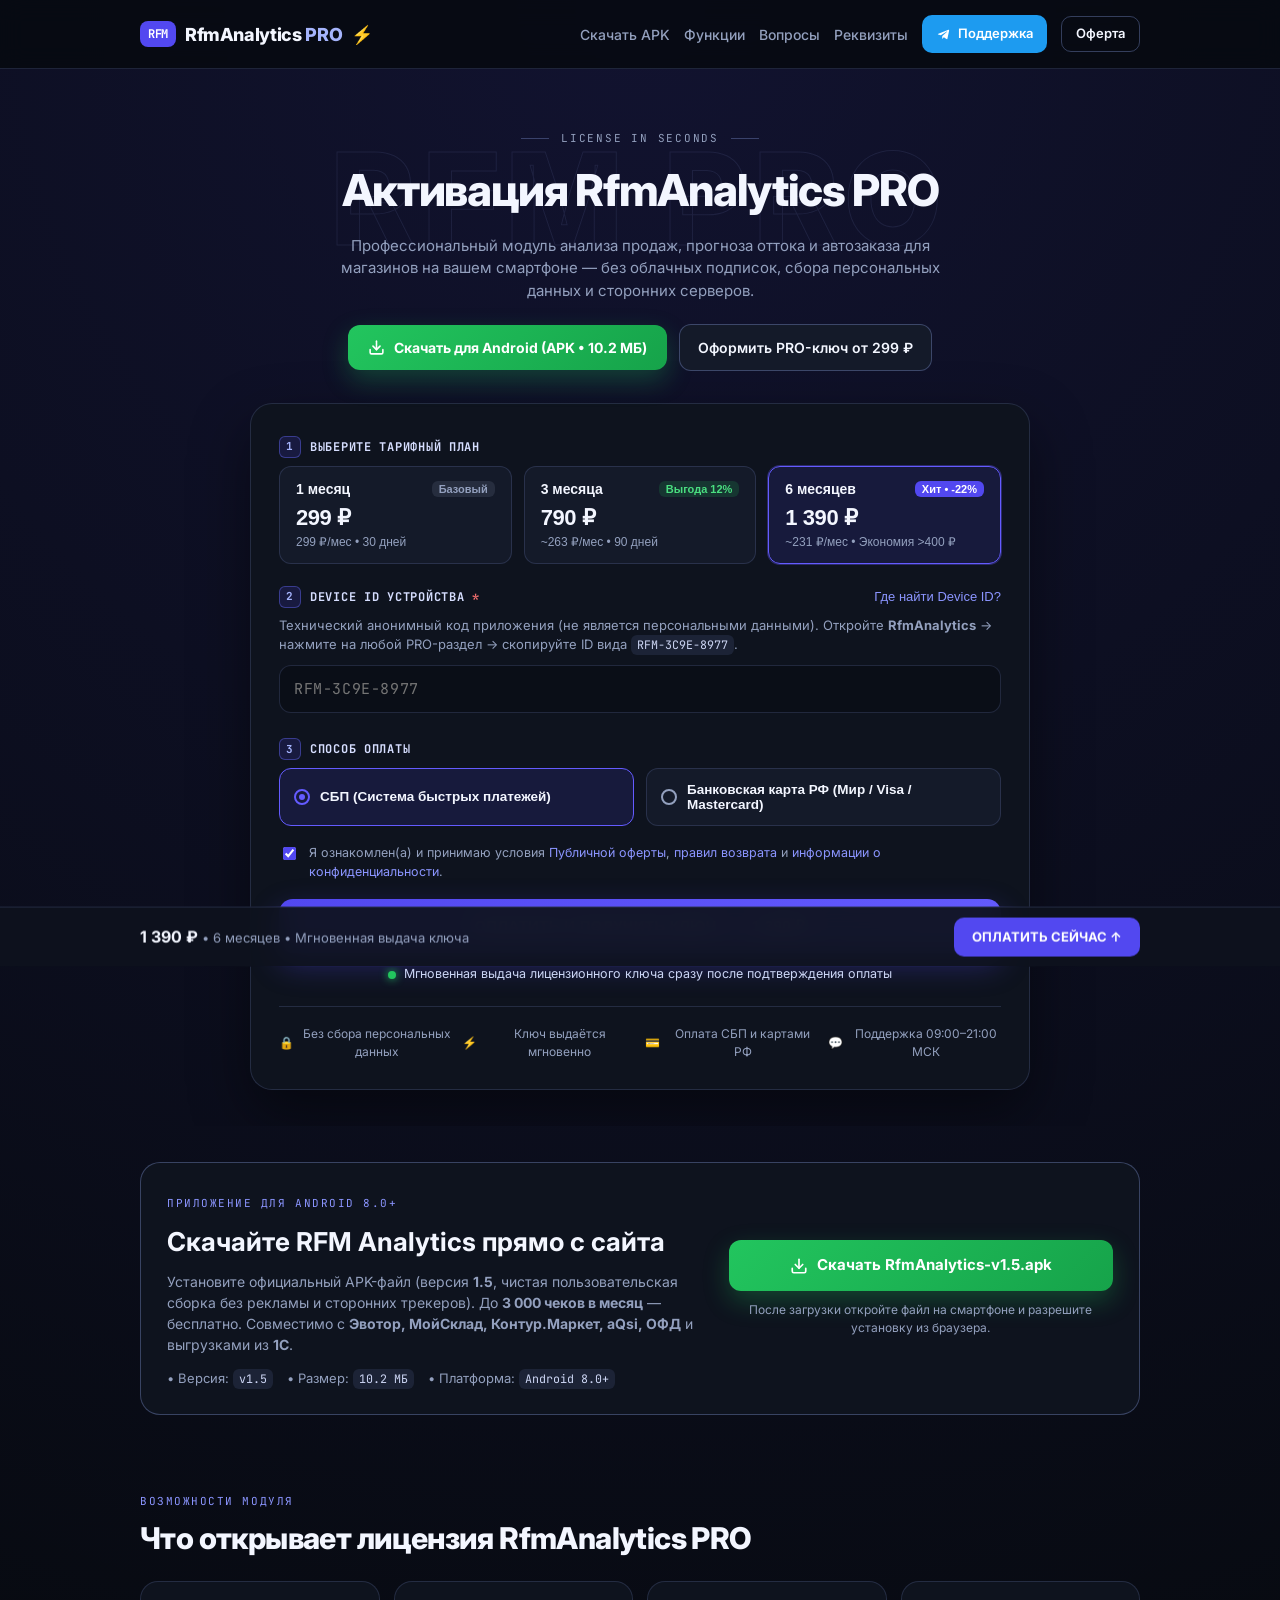
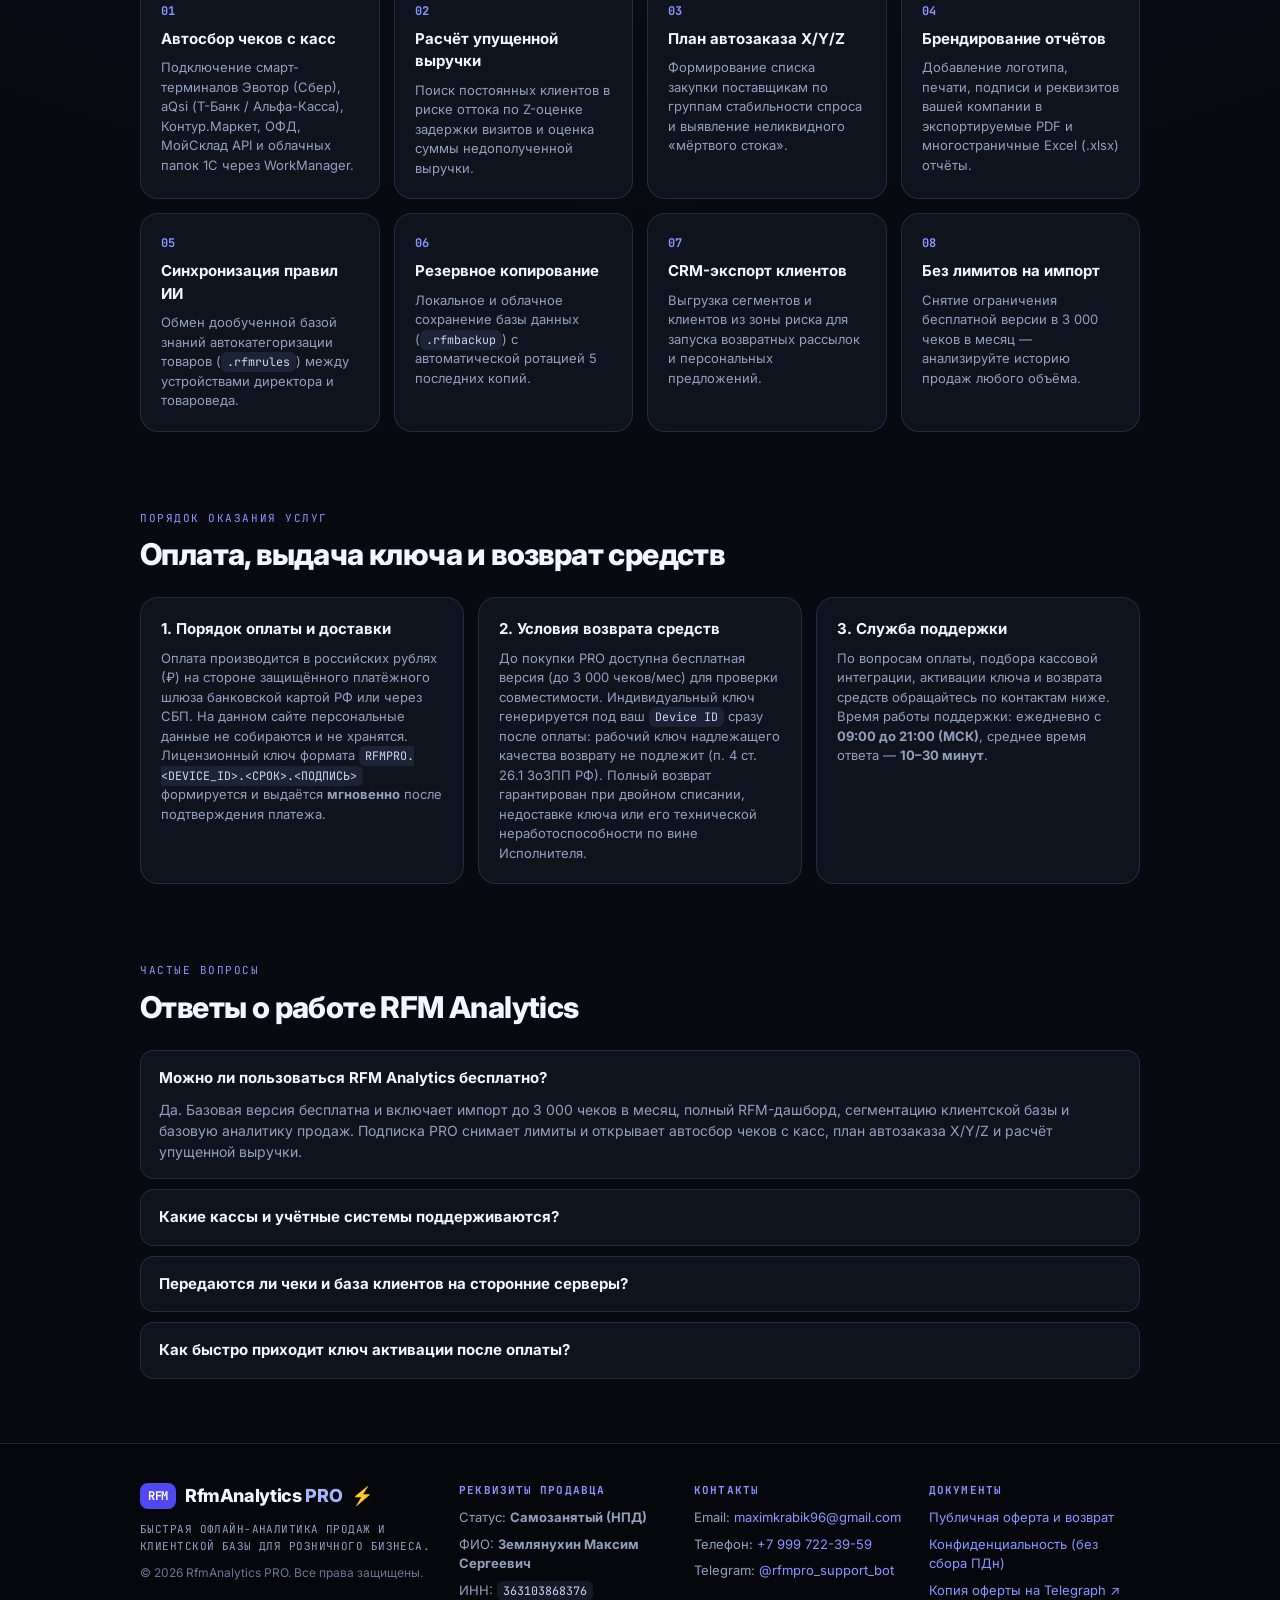
==== index.html @ 669c1e2e "Update refund policy in oferta/index and ship anti-clock-rollback APK v1.5" ====
<!DOCTYPE html>
<html lang="ru">
<head>
  <meta charset="UTF-8" />
  <meta name="viewport" content="width=device-width, initial-scale=1.0" />
  <title>RFM Analytics — Аналитика продаж, учёт и автозаказ для касс (Эвотор, МойСклад, 1С)</title>
  <meta name="description" content="Скачать RFM Analytics на Android бесплатно: аналитика продаж и чеков, расчёт упущенной выручки, ABC/XYZ план автозаказа поставщикам и возврат клиентов. Интеграция с Эвотор, МойСклад, Контур.Маркет, aQsi, ОФД и 1С. Мгновенная активация PRO." />
  <meta name="keywords" content="RFM анализ, аналитика продаж Android, автозаказ поставщикам, ABC XYZ анализ, учет товара в магазине, Эвотор аналитика, МойСклад отчеты, Контур Маркет, aQsi касса, ОФД чеки, упущенная выручка, приложение для розничного магазина" />
  <meta name="robots" content="index, follow" />
  <meta name="google-site-verification" content="pWfbYv-F8W7Id_dpy9z2B5LiRByqvF4GBSKoa-mpiX4" />
  <meta name="yandex-verification" content="57df42f5e62a4ace" />
  <link rel="canonical" href="https://rfmpro.ru/" />
  <meta property="og:type" content="website" />
  <meta property="og:locale" content="ru_RU" />
  <meta property="og:site_name" content="RFM Analytics PRO" />
  <meta property="og:title" content="RFM Analytics — Аналитика продаж и автозаказ для касс на Android" />
  <meta property="og:description" content="Контроль выручки, возврат уходящих клиентов, ABC/XYZ автозаказ поставщикам и подключение Эвотор, МойСклад, Контур.Маркет, aQsi и 1С. Скачайте APK бесплатно или активируйте PRO." />
  <meta property="og:url" content="https://rfmpro.ru/" />
  <meta property="og:image" content="https://rfmpro.ru/favicon.png" />
  <meta name="twitter:card" content="summary" />
  <meta name="twitter:title" content="RFM Analytics — Аналитика продаж и автозаказ для касс на Android" />
  <meta name="twitter:description" content="Скачайте RFM Analytics для Android бесплатно (до 3 000 чеков/мес) и подключите PRO-лицензию за 1 минуту." />
  <meta name="twitter:image" content="https://rfmpro.ru/favicon.png" />
  <link rel="icon" href="/favicon.ico" sizes="any" />
  <link rel="icon" type="image/png" sizes="120x120" href="/favicon-120.png" />
  <link rel="icon" type="image/png" sizes="512x512" href="/favicon.png" />
  <link rel="apple-touch-icon" href="/favicon.png" />
  <link rel="preconnect" href="https://fonts.googleapis.com" />
  <link rel="preconnect" href="https://fonts.gstatic.com" crossorigin />
  <link href="https://fonts.googleapis.com/css2?family=Inter:wght@400;500;600;700;800&family=JetBrains+Mono:wght@500;600;700&display=swap" rel="stylesheet" />
  <link rel="stylesheet" href="styles.css?v=3" />
  <script type="application/ld+json">
  {
    "@context": "https://schema.org",
    "@graph": [
      {
        "@type": "SoftwareApplication",
        "name": "RFM Analytics",
        "operatingSystem": "Android 8.0+",
        "applicationCategory": "BusinessApplication",
        "softwareVersion": "1.5",
        "url": "https://rfmpro.ru/",
        "downloadUrl": "https://rfmpro.ru/RfmAnalytics-v1.5.apk",
        "image": "https://rfmpro.ru/favicon.png",
        "description": "Мобильное приложение для аналитики продаж, RFM-сегментации клиентов, расчёта упущенной выручки и плана автозаказа поставщикам по ABC/XYZ с поддержкой Эвотор, МойСклад, Контур.Маркет, aQsi, ОФД и 1С.",
        "offers": [
          {
            "@type": "Offer",
            "name": "Базовая версия (до 3 000 чеков/мес)",
            "price": "0",
            "priceCurrency": "RUB"
          },
          {
            "@type": "Offer",
            "name": "Лицензия RfmAnalytics PRO — 1 месяц",
            "price": "299",
            "priceCurrency": "RUB"
          },
          {
            "@type": "Offer",
            "name": "Лицензия RfmAnalytics PRO — 3 месяца",
            "price": "790",
            "priceCurrency": "RUB"
          },
          {
            "@type": "Offer",
            "name": "Лицензия RfmAnalytics PRO — 6 месяцев",
            "price": "1390",
            "priceCurrency": "RUB"
          }
        ]
      },
      {
        "@type": "FAQPage",
        "mainEntity": [
          {
            "@type": "Question",
            "name": "Можно ли пользоваться RFM Analytics бесплатно?",
            "acceptedAnswer": {
              "@type": "Answer",
              "text": "Да. Базовая версия бесплатна и включает импорт до 3 000 чеков в месяц, RFM-сегментацию клиентской базы и основные отчёты по продажам. Подписка PRO снимает лимиты и открывает автосбор с касс, план автозаказа X/Y/Z и расчёт упущенной выручки."
            }
          },
          {
            "@type": "Question",
            "name": "Какие кассы и учётные системы поддерживаются?",
            "acceptedAnswer": {
              "@type": "Answer",
              "text": "Поддерживается прямое подключение к Эвотор (Сбер), МойСклад, Контур.Маркет, aQsi (Т-Банк / Альфа), ОФД/АТОЛ, а также импорт таблиц CSV, XLS и XLSX из 1С и любого личного кабинета ОФД."
            }
          },
          {
            "@type": "Question",
            "name": "Передаются ли чеки и база клиентов на сторонние серверы?",
            "acceptedAnswer": {
              "@type": "Answer",
              "text": "Нет. Вся база чеков и аналитика хранятся локально на вашем Android-смартфоне, а на сайте rfmpro.ru не собираются и не хранятся персональные данные."
            }
          },
          {
            "@type": "Question",
            "name": "Как быстро приходит ключ активации после оплаты?",
            "acceptedAnswer": {
              "@type": "Answer",
              "text": "Сразу после оплаты через СБП или банковскую карту в ЮKassa страница автоматически возвращается на rfmpro.ru и показывает готовый лицензионный ключ."
            }
          }
        ]
      }
    ]
  }
  </script>
</head>
<body>

  <!-- Шапка -->
  <header class="site-header">
    <div class="container header-inner">
      <a href="#top" class="brand">
        <span class="brand-badge">RFM</span>
        <span class="brand-name">RfmAnalytics <span class="brand-pro">PRO</span></span>
        <span class="brand-bolt" aria-hidden="true">⚡</span>
      </a>

      <nav class="header-actions" aria-label="Навигация">
        <a href="#download" class="nav-link">Скачать APK</a>
        <a href="#features" class="nav-link">Функции</a>
        <a href="#faq" class="nav-link">Вопросы</a>
        <a href="#requisites" class="nav-link">Реквизиты</a>
        <a href="https://t.me/rfmpro_support_bot" target="_blank" rel="noopener" class="btn-tg">
          <svg width="15" height="15" viewBox="0 0 24 24" fill="currentColor" aria-hidden="true"><path d="M9.78 18.65l.28-4.23 7.68-6.92c.34-.31-.07-.46-.52-.19L7.74 13.3 3.64 12c-.88-.25-.89-.86.2-1.3l15.97-6.16c.73-.33 1.43.18 1.15 1.3l-2.72 12.81c-.19.91-.74 1.13-1.5.71L12.6 16.3l-1.99 1.93c-.23.23-.42.42-.83.42z"/></svg>
          Поддержка
        </a>
        <a href="oferta.html" class="btn-outline-sm">Оферта</a>
      </nav>
    </div>
  </header>

  <main id="top">
    <!-- Hero + Форма оплаты -->
    <section class="hero-section">
      <div class="container">
        <div class="hero-heading">
          <div class="hero-bg-word" aria-hidden="true">RFM PRO</div>
          <div class="hero-kicker">
            <span class="kicker-line"></span>
            <span>LICENSE IN SECONDS</span>
            <span class="kicker-line"></span>
          </div>
          <h1>Активация RfmAnalytics PRO</h1>
          <p class="hero-subtitle">
            Профессиональный модуль анализа продаж, прогноза оттока и автозаказа для магазинов на вашем смартфоне — без облачных подписок, сбора персональных данных и сторонних серверов.
          </p>
          <div class="hero-cta-row">
            <a href="RfmAnalytics-v1.5.apk" download="RfmAnalytics-v1.5.apk" class="btn-download">
              <svg width="17" height="17" viewBox="0 0 24 24" fill="none" stroke="currentColor" stroke-width="2.2" stroke-linecap="round" stroke-linejoin="round" aria-hidden="true"><path d="M21 15v4a2 2 0 0 1-2 2H5a2 2 0 0 1-2-2v-4"/><polyline points="7 10 12 15 17 10"/><line x1="12" y1="15" x2="12" y2="3"/></svg>
              Скачать для Android (APK • 10.2 МБ)
            </a>
            <a href="#orderForm" class="btn-secondary-hero">Оформить PRO-ключ от 299 ₽</a>
          </div>
        </div>

        <!-- Карточка заказа (без сбора персональных данных) -->
        <form id="orderForm" class="order-card" novalidate>
          <!-- Шаг 1 -->
          <div class="step-block">
            <div class="step-label">
              <span class="step-num">1</span>
              <span>ВЫБЕРИТЕ ТАРИФНЫЙ ПЛАН</span>
            </div>

            <div class="tariff-grid" role="radiogroup" aria-label="Тарифы RfmAnalytics PRO">
              <button type="button" class="tariff-option" data-plan="pro_1m" data-price="299" data-days="30" data-title="1 месяц (30 дней)">
                <div class="tariff-top">
                  <span class="tariff-name">1 месяц</span>
                  <span class="tariff-tag tag-muted">Базовый</span>
                </div>
                <div class="tariff-price">299 ₽</div>
                <div class="tariff-meta">299 ₽/мес • 30 дней</div>
              </button>

              <button type="button" class="tariff-option" data-plan="pro_3m" data-price="790" data-days="90" data-title="3 месяца (90 дней)">
                <div class="tariff-top">
                  <span class="tariff-name">3 месяца</span>
                  <span class="tariff-tag tag-save">Выгода 12%</span>
                </div>
                <div class="tariff-price">790 ₽</div>
                <div class="tariff-meta">~263 ₽/мес • 90 дней</div>
              </button>

              <button type="button" class="tariff-option is-selected" data-plan="pro_6m" data-price="1390" data-days="180" data-title="6 месяцев (180 дней)">
                <div class="tariff-top">
                  <span class="tariff-name">6 месяцев</span>
                  <span class="tariff-tag tag-hit">Хит • -22%</span>
                </div>
                <div class="tariff-price">1 390 ₽</div>
                <div class="tariff-meta">~231 ₽/мес • Экономия &gt;400 ₽</div>
              </button>
            </div>
          </div>

          <!-- Шаг 2 -->
          <div class="step-block">
            <div class="step-label-row">
              <div class="step-label">
                <span class="step-num">2</span>
                <span>DEVICE ID УСТРОЙСТВА <span class="req">*</span></span>
              </div>
              <button type="button" id="openDeviceHelp" class="help-link">Где найти Device ID?</button>
            </div>
            <p class="step-hint">
              Технический анонимный код приложения (не является персональными данными). Откройте <b>RfmAnalytics</b> → нажмите на любой PRO-раздел → скопируйте ID вида <code>RFM-3C9E-8977</code>.
            </p>
            <input
              type="text"
              id="deviceIdInput"
              class="text-input mono-input"
              placeholder="RFM-3C9E-8977"
              autocomplete="off"
              spellcheck="false"
              required
            />
            <div id="deviceIdError" class="field-error" hidden></div>
          </div>

          <!-- Шаг 3 -->
          <div class="step-block">
            <div class="step-label">
              <span class="step-num">3</span>
              <span>СПОСОБ ОПЛАТЫ</span>
            </div>
            <div class="pay-methods" role="radiogroup" aria-label="Способ оплаты">
              <button type="button" class="pay-option is-selected" data-method="sbp">
                <span class="pay-radio"></span>
                <span>СБП (Система быстрых платежей)</span>
              </button>
              <button type="button" class="pay-option" data-method="card">
                <span class="pay-radio"></span>
                <span>Банковская карта РФ (Мир / Visa / Mastercard)</span>
              </button>
            </div>
          </div>

          <!-- Согласие с офертой -->
          <label class="consent-row">
            <input type="checkbox" id="agreeCheckbox" checked />
            <span>
              Я ознакомлен(а) и принимаю условия
              <a href="oferta.html">Публичной оферты</a>,
              <a href="#terms">правил возврата</a> и
              <a href="privacy.html">информации о конфиденциальности</a>.
            </span>
          </label>
          <div id="agreeError" class="field-error" hidden></div>

          <!-- Кнопка оплаты -->
          <button type="submit" id="submitOrderBtn" class="btn-pay-main">
            <span>ОПЛАТИТЬ И ПОЛУЧИТЬ КЛЮЧ</span>
            <span class="btn-arrow">→</span>
            <span id="submitPriceText">1 390 ₽</span>
          </button>

          <div class="instant-status">
            <span class="dot-green" aria-hidden="true"></span>
            <span>Мгновенная выдача лицензионного ключа сразу после подтверждения оплаты</span>
          </div>

          <!-- Полоса преимуществ внизу карточки -->
          <div class="card-perks">
            <div class="perk-item">
              <span class="perk-icon">🔒</span>
              <span>Без сбора персональных данных</span>
            </div>
            <div class="perk-item">
              <span class="perk-icon">⚡</span>
              <span>Ключ выдаётся мгновенно</span>
            </div>
            <div class="perk-item">
              <span class="perk-icon">💳</span>
              <span>Оплата СБП и картами РФ</span>
            </div>
            <div class="perk-item">
              <span class="perk-icon">💬</span>
              <span>Поддержка 09:00–21:00 МСК</span>
            </div>
          </div>
        </form>
      </div>
    </section>

    <!-- Скачать приложение -->
    <section id="download" class="section-block">
      <div class="container">
        <div class="download-card">
          <div class="download-info">
            <span class="section-kicker">ПРИЛОЖЕНИЕ ДЛЯ ANDROID 8.0+</span>
            <h2>Скачайте RFM Analytics прямо с сайта</h2>
            <p class="download-desc">
              Установите официальный APK-файл (версия <b>1.5</b>, чистая пользовательская сборка без рекламы и сторонних трекеров). До <b>3 000 чеков в месяц</b> — бесплатно. Совместимо с <b>Эвотор, МойСклад, Контур.Маркет, aQsi, ОФД</b> и выгрузками из <b>1С</b>.
            </p>
            <div class="download-meta">
              <span>• Версия: <code>v1.5</code></span>
              <span>• Размер: <code>10.2 МБ</code></span>
              <span>• Платформа: <code>Android 8.0+</code></span>
            </div>
          </div>
          <div class="download-actions">
            <a href="RfmAnalytics-v1.5.apk" download="RfmAnalytics-v1.5.apk" class="btn-download btn-download-lg">
              <svg width="18" height="18" viewBox="0 0 24 24" fill="none" stroke="currentColor" stroke-width="2.2" stroke-linecap="round" stroke-linejoin="round" aria-hidden="true"><path d="M21 15v4a2 2 0 0 1-2 2H5a2 2 0 0 1-2-2v-4"/><polyline points="7 10 12 15 17 10"/><line x1="12" y1="15" x2="12" y2="3"/></svg>
              Скачать RfmAnalytics-v1.5.apk
            </a>
            <p class="download-hint">После загрузки откройте файл на смартфоне и разрешите установку из браузера.</p>
          </div>
        </div>
      </div>
    </section>

    <!-- Что входит в PRO -->
    <section id="features" class="section-block">
      <div class="container">
        <div class="section-head">
          <span class="section-kicker">ВОЗМОЖНОСТИ МОДУЛЯ</span>
          <h2>Что открывает лицензия RfmAnalytics PRO</h2>
        </div>

        <div class="features-grid">
          <article class="feature-card">
            <div class="feature-num">01</div>
            <h3>Автосбор чеков с касс</h3>
            <p>Подключение смарт-терминалов Эвотор (Сбер), aQsi (Т-Банк / Альфа-Касса), Контур.Маркет, ОФД, МойСклад API и облачных папок 1С через WorkManager.</p>
          </article>
          <article class="feature-card">
            <div class="feature-num">02</div>
            <h3>Расчёт упущенной выручки</h3>
            <p>Поиск постоянных клиентов в риске оттока по Z-оценке задержки визитов и оценка суммы недополученной выручки.</p>
          </article>
          <article class="feature-card">
            <div class="feature-num">03</div>
            <h3>План автозаказа X/Y/Z</h3>
            <p>Формирование списка закупки поставщикам по группам стабильности спроса и выявление неликвидного «мёртвого стока».</p>
          </article>
          <article class="feature-card">
            <div class="feature-num">04</div>
            <h3>Брендирование отчётов</h3>
            <p>Добавление логотипа, печати, подписи и реквизитов вашей компании в экспортируемые PDF и многостраничные Excel (.xlsx) отчёты.</p>
          </article>
          <article class="feature-card">
            <div class="feature-num">05</div>
            <h3>Синхронизация правил ИИ</h3>
            <p>Обмен дообученной базой знаний автокатегоризации товаров (<code>.rfmrules</code>) между устройствами директора и товароведа.</p>
          </article>
          <article class="feature-card">
            <div class="feature-num">06</div>
            <h3>Резервное копирование</h3>
            <p>Локальное и облачное сохранение базы данных (<code>.rfmbackup</code>) с автоматической ротацией 5 последних копий.</p>
          </article>
          <article class="feature-card">
            <div class="feature-num">07</div>
            <h3>CRM-экспорт клиентов</h3>
            <p>Выгрузка сегментов и клиентов из зоны риска для запуска возвратных рассылок и персональных предложений.</p>
          </article>
          <article class="feature-card">
            <div class="feature-num">08</div>
            <h3>Без лимитов на импорт</h3>
            <p>Снятие ограничения бесплатной версии в 3 000 чеков в месяц — анализируйте историю продаж любого объёма.</p>
          </article>
        </div>
      </div>
    </section>

    <!-- Условия доставки, возврата и оплаты -->
    <section id="terms" class="section-block">
      <div class="container">
        <div class="section-head">
          <span class="section-kicker">ПОРЯДОК ОКАЗАНИЯ УСЛУГ</span>
          <h2>Оплата, выдача ключа и возврат средств</h2>
        </div>

        <div class="terms-grid">
          <div class="term-card">
            <h3>1. Порядок оплаты и доставки</h3>
            <p>
              Оплата производится в российских рублях (₽) на стороне защищённого платёжного шлюза банковской картой РФ или через СБП.
              На данном сайте персональные данные не собираются и не хранятся. Лицензионный ключ формата <code>RFMPRO.&lt;DEVICE_ID&gt;.&lt;СРОК&gt;.&lt;ПОДПИСЬ&gt;</code> формируется и выдаётся <b>мгновенно</b> после подтверждения платежа.
            </p>
          </div>
          <div class="term-card">
            <h3>2. Условия возврата средств</h3>
            <p>
              До покупки PRO доступна бесплатная версия (до 3 000 чеков/мес) для проверки совместимости. Индивидуальный ключ генерируется под ваш <code>Device ID</code> сразу после оплаты: рабочий ключ надлежащего качества возврату не подлежит (п. 4 ст. 26.1 ЗоЗПП РФ). Полный возврат гарантирован при двойном списании, недоставке ключа или его технической неработоспособности по вине Исполнителя.
            </p>
          </div>
          <div class="term-card">
            <h3>3. Служба поддержки</h3>
            <p>
              По вопросам оплаты, подбора кассовой интеграции, активации ключа и возврата средств обращайтесь по контактам ниже.
              Время работы поддержки: ежедневно с <b>09:00 до 21:00 (МСК)</b>, среднее время ответа — <b>10–30 минут</b>.
            </p>
          </div>
        </div>
      </div>
    </section>

    <!-- Частые вопросы (SEO FAQ) -->
    <section id="faq" class="section-block">
      <div class="container">
        <div class="section-head">
          <span class="section-kicker">ЧАСТЫЕ ВОПРОСЫ</span>
          <h2>Ответы о работе RFM Analytics</h2>
        </div>

        <div class="faq-list">
          <details class="faq-item" open>
            <summary>Можно ли пользоваться RFM Analytics бесплатно?</summary>
            <p>Да. Базовая версия бесплатна и включает импорт до 3 000 чеков в месяц, полный RFM-дашборд, сегментацию клиентской базы и базовую аналитику продаж. Подписка PRO снимает лимиты и открывает автосбор чеков с касс, план автозаказа X/Y/Z и расчёт упущенной выручки.</p>
          </details>
          <details class="faq-item">
            <summary>Какие кассы и учётные системы поддерживаются?</summary>
            <p>В приложении есть прямые коннекторы к смарт-терминалам Эвотор (Сбер), МойСклад, Контур.Маркет, кассам aQsi (Т-Банк / Альфа), ОФД/АТОЛ, а также универсальный импорт таблиц CSV, XLS и XLSX из 1С и любого личного кабинета ОФД.</p>
          </details>
          <details class="faq-item">
            <summary>Передаются ли чеки и база клиентов на сторонние серверы?</summary>
            <p>Нет. Все чеки и расчёты хранятся исключительно локально в памяти вашего Android-устройства. На сайте rfmpro.ru также не собираются и не хранятся персональные данные покупателей.</p>
          </details>
          <details class="faq-item">
            <summary>Как быстро приходит ключ активации после оплаты?</summary>
            <p>Мгновенно. Сразу после подтверждения оплаты через СБП или банковскую карту на стороне ЮKassa страница автоматически возвращается на rfmpro.ru и выводит готовый ключ активации прямо на экран.</p>
          </details>
        </div>
      </div>
    </section>
  </main>

  <!-- Подвал с реквизитами и документами -->
  <footer id="requisites" class="site-footer">
    <div class="container">
      <div class="footer-grid">
        <div class="footer-brand">
          <div class="brand">
            <span class="brand-badge">RFM</span>
            <span class="brand-name">RfmAnalytics <span class="brand-pro">PRO</span></span>
            <span class="brand-bolt" aria-hidden="true">⚡</span>
          </div>
          <p class="footer-slogan">БЫСТРАЯ ОФЛАЙН-АНАЛИТИКА ПРОДАЖ И КЛИЕНТСКОЙ БАЗЫ ДЛЯ РОЗНИЧНОГО БИЗНЕСА.</p>
          <p class="footer-copy">© 2026 RfmAnalytics PRO. Все права защищены.</p>
        </div>

        <div class="footer-col">
          <div class="footer-title">РЕКВИЗИТЫ ПРОДАВЦА</div>
          <ul class="footer-list">
            <li>Статус: <b>Самозанятый (НПД)</b></li>
            <li>ФИО: <b>Землянухин Максим Сергеевич</b></li>
            <li>ИНН: <code>363103868376</code></li>
          </ul>
        </div>

        <div class="footer-col">
          <div class="footer-title">КОНТАКТЫ</div>
          <ul class="footer-list">
            <li>Email: <a href="mailto:maximkrabik96@gmail.com">maximkrabik96@gmail.com</a></li>
            <li>Телефон: <a href="tel:+79997223959">+7 999 722-39-59</a></li>
            <li>Telegram: <a href="https://t.me/rfmpro_support_bot" target="_blank" rel="noopener">@rfmpro_support_bot</a></li>
          </ul>
        </div>

        <div class="footer-col">
          <div class="footer-title">ДОКУМЕНТЫ</div>
          <ul class="footer-list">
            <li><a href="oferta.html">Публичная оферта и возврат</a></li>
            <li><a href="privacy.html">Конфиденциальность (без сбора ПДн)</a></li>
            <li><a href="https://telegra.ph/Publichnaya-oferta-RfmAnalytics-PRO-11-14-2" target="_blank" rel="noopener">Копия оферты на Telegraph ↗</a></li>
          </ul>
        </div>
      </div>
    </div>
  </footer>

  <!-- Липкая нижняя панель -->
  <div id="stickyBar" class="sticky-bar" aria-hidden="true">
    <div class="container sticky-inner">
      <div class="sticky-info">
        <strong id="stickyPrice">1 390 ₽</strong>
        <span>• <span id="stickyPlan">6 месяцев</span> • Мгновенная выдача ключа</span>
      </div>
      <a href="#orderForm" class="btn-sticky-up">ОПЛАТИТЬ СЕЙЧАС ↑</a>
    </div>
  </div>

  <!-- Модальное окно: Где найти Device ID -->
  <div id="deviceHelpModal" class="modal-backdrop" hidden>
    <div class="modal-box" role="dialog" aria-modal="true" aria-labelledby="deviceHelpTitle">
      <div class="modal-head">
        <h3 id="deviceHelpTitle">Где найти Device ID устройства?</h3>
        <button type="button" class="modal-close" data-close-modal="deviceHelpModal" aria-label="Закрыть">✕</button>
      </div>
      <ol class="modal-steps">
        <li>Откройте приложение <b>RFM Analytics</b> на вашем Android-смартфоне.</li>
        <li>Нажмите на любой раздел со значком <b>★ PRO</b> (например, «Упущенная выручка» или «Интеграции и кассы»).</li>
        <li>Пролистайте окно до карточки <b>«Ваш ID устройства»</b> (выглядит как <code>RFM-3C9E-8977</code>) и нажмите кнопку <b>«Скопировать»</b>.</li>
        <li>Вставьте скопированный код в поле <b>Device ID</b> на этой странице.</li>
      </ol>
      <button type="button" class="btn-modal-primary" data-close-modal="deviceHelpModal">Понятно</button>
    </div>
  </div>

  <!-- Модальное окно: Подтверждение / переход к оплате -->
  <div id="checkoutModal" class="modal-backdrop" hidden>
    <div class="modal-box" role="dialog" aria-modal="true" aria-labelledby="checkoutTitle">
      <div class="modal-head">
        <h3 id="checkoutTitle">Оформление заказа</h3>
        <button type="button" class="modal-close" data-close-modal="checkoutModal" aria-label="Закрыть">✕</button>
      </div>
      <div class="summary-box">
        <div class="summary-row"><span>Продукт</span><strong>Лицензия RfmAnalytics PRO</strong></div>
        <div class="summary-row"><span>Тариф</span><strong id="modalPlan">6 месяцев (180 дней)</strong></div>
        <div class="summary-row"><span>Device ID</span><code id="modalDevice">RFM-XXXX-YYYY</code></div>
        <div class="summary-row"><span>Способ оплаты</span><strong id="modalMethod">СБП</strong></div>
        <div class="summary-row total-row"><span>Итого к оплате</span><strong id="modalAmount">1 390 ₽</strong></div>
      </div>
      <p id="checkoutNote" class="modal-note">
        Заказ сформирован без сохранения персональных данных на сайте. После оплаты через ЮKassa (СБП или карта) страница автоматически вернётся на сайт и покажет готовый лицензионный ключ.
      </p>
      <a id="checkoutActionLink" href="#" target="_self" class="btn-modal-primary">Перейти к оплате в ЮKassa</a>
      <a id="checkoutSupportLink" href="https://t.me/rfmpro_support_bot" target="_blank" rel="noopener" class="btn-outline-sm" style="display:flex;justify-content:center;width:100%;margin-top:10px;text-align:center;">Оплатить или задать вопрос в Telegram (@rfmpro_support_bot)</a>
    </div>
  </div>

  <!-- Модальное окно: Статус оплаты и выдача лицензионного ключа -->
  <div id="orderStatusModal" class="modal-backdrop" hidden>
    <div class="modal-box" role="dialog" aria-modal="true" aria-labelledby="orderStatusTitle">
      <div class="modal-head">
        <h3 id="orderStatusTitle">Статус оплаты и ключ активации</h3>
        <button type="button" class="modal-close" data-close-modal="orderStatusModal" aria-label="Закрыть">✕</button>
      </div>
      <p id="orderStatusText" class="modal-note">
        Проверяем статус оплаты в ЮKassa... Если сервер просыпается, это может занять до 30–50 секунд.
      </p>
      <div id="orderSummaryBox" class="summary-box" hidden>
        <div class="summary-row"><span>Тариф</span><strong id="orderResultPlan">—</strong></div>
        <div class="summary-row"><span>Device ID</span><code id="orderResultDevice">—</code></div>
        <div class="summary-row"><span>Сумма</span><strong id="orderResultAmount">—</strong></div>
      </div>
      <div id="licenseKeyBox" hidden>
        <p class="modal-note" style="margin-bottom:6px;color:#4ade80;font-weight:600;">
          Оплата подтверждена! Ваш лицензионный ключ:
        </p>
        <code id="issuedLicenseKey" style="display:block;word-break:break-all;padding:12px;font-size:13px;margin-bottom:12px;border:1px solid rgba(99,102,241,0.45);"></code>
        <button type="button" id="copyLicenseKeyBtn" class="btn-modal-primary">Скопировать ключ</button>
        <p id="copyLicenseFeedback" class="modal-note" style="margin-top:8px;margin-bottom:0;color:#4ade80;" hidden>
          Ключ скопирован в буфер обмена!
        </p>
        <ol class="modal-steps" style="margin-top:14px;margin-bottom:14px;">
          <li>Откройте приложение <b>RFM Analytics</b> на вашем Android-смартфоне.</li>
          <li>Перейдите в любой раздел <b>★ PRO</b> и нажмите <b>«Ввести лицензионный ключ»</b>.</li>
          <li>Вставьте скопированный ключ и нажмите <b>«Активировать»</b>.</li>
        </ol>
      </div>
      <a id="orderPayAgainLink" href="#" target="_self" class="btn-modal-primary" hidden>Завершить оплату в ЮKassa</a>
      <a href="https://t.me/rfmpro_support_bot" target="_blank" rel="noopener" class="btn-outline-sm" style="display:flex;justify-content:center;width:100%;margin-top:10px;text-align:center;">Поддержка в Telegram (@rfmpro_support_bot)</a>
    </div>
  </div>

  <script src="app.js?v=3"></script>
</body>
</html>
---- styles.css ----
:root {
  --bg: #070a10;
  --surface: #0e131e;
  --surface-elevated: #141a29;
  --border: rgba(114, 134, 194, 0.22);
  --border-strong: rgba(114, 134, 194, 0.42);
  --text: #f3f6ff;
  --text-muted: #93a0be;
  --accent: #5248f0;
  --accent-hover: #645bff;
  --accent-soft: rgba(82, 72, 240, 0.16);
  --tg: #1d9bf0;
  --green: #22c55e;
  --danger: #f87171;
  --radius-lg: 18px;
  --radius-md: 12px;
}

* {
  box-sizing: border-box;
}

html {
  scroll-behavior: smooth;
  overflow-x: hidden;
}

body {
  margin: 0;
  font-family: 'Inter', -apple-system, BlinkMacSystemFont, sans-serif;
  background: radial-gradient(circle at 50% 0%, rgba(82, 72, 240, 0.14), transparent 55%), var(--bg);
  color: var(--text);
  line-height: 1.5;
  -webkit-font-smoothing: antialiased;
  overflow-x: hidden;
}

code {
  font-family: 'JetBrains Mono', monospace;
  font-size: 0.9em;
  background: rgba(114, 134, 194, 0.14);
  padding: 2px 6px;
  border-radius: 6px;
  color: #cdd6f4;
  overflow-wrap: anywhere;
  word-break: break-word;
}

a {
  color: #8b95ff;
  text-decoration: none;
}

a:hover {
  text-decoration: underline;
}

.container {
  width: 100%;
  max-width: 1040px;
  margin: 0 auto;
  padding: 0 20px;
}

/* Header */
.site-header {
  position: sticky;
  top: 0;
  z-index: 40;
  background: rgba(7, 10, 16, 0.85);
  backdrop-filter: blur(12px);
  border-bottom: 1px solid var(--border);
}

.header-inner {
  height: 68px;
  display: flex;
  align-items: center;
  justify-content: space-between;
  gap: 16px;
}

.brand {
  display: inline-flex;
  align-items: center;
  gap: 9px;
  color: var(--text);
  font-weight: 800;
  font-size: 18px;
  letter-spacing: -0.02em;
  text-decoration: none !important;
  white-space: nowrap;
  flex-shrink: 0;
}

.brand-badge {
  display: inline-flex;
  align-items: center;
  justify-content: center;
  padding: 4px 8px;
  border-radius: 8px;
  background: var(--accent);
  color: #fff;
  font-family: 'JetBrains Mono', monospace;
  font-size: 12px;
  font-weight: 700;
}

.brand-name {
  white-space: nowrap;
}

.brand-pro {
  color: #a5b4fc;
}

.brand-bolt {
  color: var(--accent-hover);
}

.header-actions {
  display: flex;
  align-items: center;
  gap: 14px;
}

.nav-link {
  color: var(--text-muted);
  font-size: 14px;
  font-weight: 500;
}

.nav-link:hover {
  color: var(--text);
  text-decoration: none;
}

.btn-tg {
  display: inline-flex;
  align-items: center;
  gap: 7px;
  background: var(--tg);
  color: #fff;
  font-weight: 600;
  font-size: 13px;
  padding: 9px 14px;
  border-radius: 10px;
  text-decoration: none !important;
  white-space: nowrap;
  transition: opacity 0.15s ease;
}

.btn-tg:hover {
  opacity: 0.92;
}

.btn-outline-sm {
  display: inline-flex;
  align-items: center;
  justify-content: center;
  padding: 8px 14px;
  border: 1px solid var(--border-strong);
  border-radius: 10px;
  color: var(--text);
  font-size: 13px;
  font-weight: 600;
  line-height: 1.35;
  text-align: center;
  text-decoration: none !important;
  white-space: normal;
}

.site-header .btn-outline-sm {
  white-space: nowrap;
}

.btn-outline-sm:hover {
  background: rgba(255, 255, 255, 0.05);
}

/* Hero */
.hero-section {
  position: relative;
  overflow: hidden;
  padding: 52px 0 36px;
}

.hero-heading {
  position: relative;
  text-align: center;
  margin-bottom: 32px;
}

.hero-bg-word {
  position: absolute;
  left: 50%;
  top: -18px;
  transform: translateX(-50%);
  font-size: clamp(42px, 12vw, 128px);
  font-weight: 800;
  letter-spacing: 0.06em;
  color: transparent;
  -webkit-text-stroke: 1px rgba(130, 148, 210, 0.12);
  pointer-events: none;
  user-select: none;
  white-space: nowrap;
}

.hero-kicker {
  position: relative;
  display: inline-flex;
  align-items: center;
  gap: 12px;
  font-family: 'JetBrains Mono', monospace;
  font-size: 11px;
  letter-spacing: 0.16em;
  color: var(--text-muted);
  margin-bottom: 10px;
}

.kicker-line {
  width: 28px;
  height: 1px;
  background: var(--border-strong);
}

.hero-heading h1 {
  position: relative;
  margin: 0 0 12px;
  font-size: clamp(28px, 4.5vw, 44px);
  font-weight: 800;
  letter-spacing: -0.03em;
}

.hero-subtitle {
  max-width: 640px;
  margin: 0 auto;
  color: var(--text-muted);
  font-size: 15px;
}

.hero-cta-row {
  margin-top: 22px;
  display: flex;
  justify-content: center;
  align-items: center;
  gap: 12px;
  flex-wrap: wrap;
}

.btn-download {
  display: inline-flex;
  align-items: center;
  justify-content: center;
  gap: 9px;
  background: linear-gradient(135deg, #22c55e, #16a34a);
  color: #fff !important;
  font-weight: 700;
  font-size: 14px;
  padding: 12px 20px;
  border-radius: 12px;
  text-decoration: none !important;
  box-shadow: 0 10px 26px rgba(34, 197, 94, 0.28);
  transition: transform 0.12s ease, opacity 0.15s ease;
}

.btn-download:hover {
  opacity: 0.94;
  transform: translateY(-1px);
}

.btn-download-lg {
  width: 100%;
  padding: 14px 22px;
  font-size: 15px;
}

.btn-secondary-hero {
  display: inline-flex;
  align-items: center;
  justify-content: center;
  padding: 12px 18px;
  border-radius: 12px;
  border: 1px solid var(--border-strong);
  background: var(--surface-elevated);
  color: var(--text) !important;
  font-weight: 600;
  font-size: 14px;
  text-decoration: none !important;
}

.btn-secondary-hero:hover {
  background: rgba(255, 255, 255, 0.06);
}

/* Order Card */
.order-card {
  max-width: 780px;
  margin: 0 auto;
  background: var(--surface);
  border: 1px solid var(--border);
  border-radius: 22px;
  padding: 28px;
  box-shadow: 0 24px 60px rgba(0, 0, 0, 0.45);
}

.step-block + .step-block {
  margin-top: 22px;
}

.step-label-row {
  display: flex;
  align-items: center;
  justify-content: space-between;
  gap: 12px;
  flex-wrap: wrap;
  margin-bottom: 8px;
}

.step-label-row .step-label,
.step-label-row .help-link {
  margin-bottom: 0;
}

.step-label {
  display: inline-flex;
  align-items: center;
  gap: 9px;
  font-family: 'JetBrains Mono', monospace;
  font-size: 12px;
  font-weight: 700;
  letter-spacing: 0.06em;
  color: #d6deff;
  margin-bottom: 8px;
}

.step-num {
  display: inline-flex;
  align-items: center;
  justify-content: center;
  width: 22px;
  height: 22px;
  border-radius: 6px;
  background: var(--accent-soft);
  border: 1px solid rgba(99, 102, 241, 0.45);
  color: #a5b4fc;
  font-size: 11px;
}

.req {
  color: var(--danger);
}

.help-link {
  background: none;
  border: none;
  padding: 0;
  margin-bottom: 8px;
  color: #8b95ff;
  font-size: 13px;
  font-weight: 500;
  cursor: pointer;
}

.help-link:hover {
  text-decoration: underline;
}

.step-hint {
  margin: 0 0 10px;
  color: var(--text-muted);
  font-size: 13px;
}

/* Tariff Grid */
.tariff-grid {
  display: grid;
  grid-template-columns: repeat(3, 1fr);
  gap: 12px;
}

.tariff-option {
  text-align: left;
  background: var(--surface-elevated);
  border: 1px solid var(--border);
  border-radius: var(--radius-md);
  padding: 14px 16px;
  color: var(--text);
  cursor: pointer;
  transition: border-color 0.15s ease, background 0.15s ease, transform 0.1s ease;
}

.tariff-option:hover {
  border-color: var(--border-strong);
}

.tariff-option.is-selected {
  border-color: var(--accent-hover);
  background: rgba(82, 72, 240, 0.14);
  box-shadow: 0 0 0 1px rgba(100, 91, 255, 0.35);
}

.tariff-top {
  display: flex;
  align-items: center;
  justify-content: space-between;
  gap: 8px;
  margin-bottom: 8px;
}

.tariff-name {
  font-weight: 700;
  font-size: 14px;
  white-space: nowrap;
}

.tariff-tag {
  font-size: 11px;
  font-weight: 700;
  padding: 2px 7px;
  border-radius: 6px;
  white-space: nowrap;
}

.tag-muted {
  background: rgba(147, 160, 190, 0.14);
  color: var(--text-muted);
}

.tag-save {
  background: rgba(34, 197, 94, 0.16);
  color: #4ade80;
}

.tag-hit {
  background: var(--accent);
  color: #fff;
}

.tariff-price {
  font-size: 22px;
  font-weight: 800;
  letter-spacing: -0.02em;
  margin-bottom: 4px;
  white-space: nowrap;
}

.tariff-meta {
  font-size: 12px;
  color: var(--text-muted);
}

/* Inputs */
.text-input {
  width: 100%;
  height: 48px;
  padding: 0 14px;
  border-radius: var(--radius-md);
  border: 1px solid var(--border);
  background: #0a0e17;
  color: var(--text);
  font-size: 15px;
  outline: none;
  transition: border-color 0.15s ease;
}

.mono-input {
  font-family: 'JetBrains Mono', monospace;
  letter-spacing: 0.04em;
  text-transform: uppercase;
}

.text-input:focus {
  border-color: var(--accent-hover);
}

.field-error {
  margin-top: 6px;
  font-size: 12px;
  color: var(--danger);
}

/* Pay methods */
.pay-methods {
  display: grid;
  grid-template-columns: repeat(2, 1fr);
  gap: 12px;
}

.pay-option {
  display: flex;
  align-items: center;
  gap: 10px;
  background: var(--surface-elevated);
  border: 1px solid var(--border);
  border-radius: var(--radius-md);
  padding: 13px 14px;
  color: var(--text);
  font-size: 13.5px;
  font-weight: 600;
  cursor: pointer;
  text-align: left;
}

.pay-option.is-selected {
  border-color: var(--accent-hover);
  background: rgba(82, 72, 240, 0.14);
}

.pay-radio {
  width: 16px;
  height: 16px;
  border-radius: 50%;
  border: 2px solid var(--text-muted);
  flex-shrink: 0;
  position: relative;
}

.pay-option.is-selected .pay-radio {
  border-color: var(--accent-hover);
}

.pay-option.is-selected .pay-radio::after {
  content: '';
  position: absolute;
  inset: 3px;
  border-radius: 50%;
  background: var(--accent-hover);
}

/* Consent */
.consent-row {
  display: flex;
  align-items: flex-start;
  gap: 10px;
  margin-top: 18px;
  font-size: 12.5px;
  color: var(--text-muted);
  cursor: pointer;
}

.consent-row input {
  margin-top: 3px;
  accent-color: var(--accent);
}

/* Primary CTA */
.btn-pay-main {
  margin-top: 18px;
  width: 100%;
  min-height: 54px;
  padding: 12px 16px;
  border: none;
  border-radius: 14px;
  background: linear-gradient(135deg, var(--accent), var(--accent-hover));
  color: #fff;
  font-weight: 800;
  font-size: 15px;
  line-height: 1.25;
  letter-spacing: 0.02em;
  display: flex;
  align-items: center;
  justify-content: center;
  text-align: center;
  gap: 10px;
  cursor: pointer;
  box-shadow: 0 12px 30px rgba(82, 72, 240, 0.35);
  transition: transform 0.1s ease, filter 0.15s ease;
}

#submitPriceText,
.btn-arrow {
  white-space: nowrap;
  flex-shrink: 0;
}

.btn-pay-main:hover {
  filter: brightness(1.06);
}

.btn-pay-main:active {
  transform: translateY(1px);
}

.instant-status {
  margin-top: 12px;
  display: flex;
  align-items: center;
  justify-content: center;
  gap: 8px;
  font-size: 12.5px;
  color: #cbd5f5;
}

.dot-green {
  width: 8px;
  height: 8px;
  border-radius: 50%;
  background: var(--green);
  box-shadow: 0 0 8px var(--green);
  flex-shrink: 0;
}

.card-perks {
  margin-top: 22px;
  padding-top: 18px;
  border-top: 1px solid var(--border);
  display: grid;
  grid-template-columns: repeat(4, 1fr);
  gap: 10px;
}

.perk-item {
  display: flex;
  align-items: center;
  justify-content: center;
  gap: 7px;
  font-size: 12px;
  color: var(--text-muted);
  text-align: center;
}

.perk-icon {
  flex-shrink: 0;
}

/* Sections */
.section-block {
  padding: 36px 0;
  scroll-margin-top: 84px;
}

.site-footer,
#orderForm {
  scroll-margin-top: 84px;
}

.section-head {
  margin-bottom: 20px;
}

.section-kicker {
  display: inline-block;
  font-family: 'JetBrains Mono', monospace;
  font-size: 11px;
  letter-spacing: 0.14em;
  color: #8b95ff;
  margin-bottom: 6px;
}

.section-head h2 {
  margin: 0;
  font-size: clamp(22px, 3vw, 30px);
  font-weight: 800;
  letter-spacing: -0.02em;
}

.features-grid {
  display: grid;
  grid-template-columns: repeat(4, 1fr);
  gap: 14px;
}

.feature-card,
.term-card {
  background: var(--surface);
  border: 1px solid var(--border);
  border-radius: var(--radius-lg);
  padding: 20px;
}

.feature-num {
  font-family: 'JetBrains Mono', monospace;
  font-size: 12px;
  font-weight: 700;
  color: #8b95ff;
  margin-bottom: 8px;
}

.feature-card h3,
.term-card h3 {
  margin: 0 0 8px;
  font-size: 15px;
  font-weight: 700;
}

.feature-card p,
.term-card p {
  margin: 0;
  font-size: 13px;
  color: var(--text-muted);
  overflow-wrap: anywhere;
  word-break: break-word;
}

.terms-grid {
  display: grid;
  grid-template-columns: repeat(3, 1fr);
  gap: 14px;
}

/* Footer */
.site-footer {
  margin-top: 28px;
  padding: 38px 0 90px;
  border-top: 1px solid var(--border);
  background: #05070c;
}

.footer-grid {
  display: grid;
  grid-template-columns: 1.4fr 1fr 1fr 1fr;
  gap: 24px;
}

.footer-slogan {
  margin: 12px 0 10px;
  font-family: 'JetBrains Mono', monospace;
  font-size: 11px;
  color: var(--text-muted);
  letter-spacing: 0.04em;
}

.footer-copy {
  margin: 0;
  font-size: 12px;
  color: #6b7692;
}

.footer-title {
  font-family: 'JetBrains Mono', monospace;
  font-size: 11px;
  font-weight: 700;
  letter-spacing: 0.1em;
  color: #8b95ff;
  margin-bottom: 10px;
}

.footer-list {
  list-style: none;
  margin: 0;
  padding: 0;
  display: flex;
  flex-direction: column;
  gap: 7px;
  font-size: 13px;
  color: var(--text-muted);
}

/* Sticky bar */
.sticky-bar {
  position: fixed;
  left: 0;
  right: 0;
  bottom: 0;
  z-index: 35;
  background: rgba(14, 19, 30, 0.94);
  backdrop-filter: blur(12px);
  border-top: 1px solid var(--border);
  padding: 10px 0;
  transform: translateY(110%);
  transition: transform 0.2s ease;
}

.sticky-bar.is-visible {
  transform: translateY(0);
}

.sticky-inner {
  display: flex;
  align-items: center;
  justify-content: space-between;
  gap: 12px;
}

.sticky-info {
  font-size: 13px;
  color: var(--text-muted);
}

.sticky-info strong {
  color: var(--text);
  font-size: 16px;
}

.btn-sticky-up {
  background: var(--accent);
  color: #fff;
  font-weight: 700;
  font-size: 13px;
  padding: 10px 18px;
  border-radius: 10px;
  text-decoration: none !important;
  white-space: nowrap;
}

/* Cookie */
.cookie-banner {
  position: fixed;
  left: 16px;
  bottom: 16px;
  z-index: 45;
  max-width: 390px;
  background: var(--surface-elevated);
  border: 1px solid var(--border-strong);
  border-left: 3px solid var(--accent-hover);
  border-radius: 14px;
  padding: 14px 16px;
  display: flex;
  align-items: center;
  gap: 14px;
  box-shadow: 0 18px 40px rgba(0, 0, 0, 0.5);
}

.cookie-banner p {
  margin: 0;
  font-size: 12px;
  color: var(--text-muted);
}

.btn-cookie {
  background: #232c42;
  color: #fff;
  border: 1px solid var(--border-strong);
  border-radius: 9px;
  padding: 8px 14px;
  font-size: 12px;
  font-weight: 600;
  cursor: pointer;
  white-space: nowrap;
}

/* Modal */
.modal-backdrop {
  position: fixed;
  inset: 0;
  z-index: 60;
  background: rgba(4, 6, 12, 0.78);
  backdrop-filter: blur(6px);
  display: flex;
  align-items: center;
  justify-content: center;
  padding: 20px;
}

.modal-backdrop[hidden],
.cookie-banner[hidden] {
  display: none;
}

.modal-box {
  width: 100%;
  max-width: 480px;
  max-height: calc(100vh - 24px);
  overflow-y: auto;
  background: var(--surface);
  border: 1px solid var(--border-strong);
  border-radius: 20px;
  padding: 22px;
}

.modal-head {
  display: flex;
  align-items: center;
  justify-content: space-between;
  gap: 12px;
  margin-bottom: 14px;
}

.modal-head h3 {
  margin: 0;
  font-size: 18px;
  font-weight: 700;
}

.modal-close {
  background: none;
  border: none;
  color: var(--text-muted);
  font-size: 18px;
  cursor: pointer;
}

.modal-steps {
  margin: 0 0 18px;
  padding-left: 20px;
  color: var(--text-muted);
  font-size: 14px;
  display: flex;
  flex-direction: column;
  gap: 8px;
}

.summary-box {
  background: #0a0e17;
  border: 1px solid var(--border);
  border-radius: 12px;
  padding: 14px;
  display: flex;
  flex-direction: column;
  gap: 8px;
  margin-bottom: 14px;
}

.summary-row {
  display: flex;
  justify-content: space-between;
  gap: 12px;
  font-size: 13px;
  color: var(--text-muted);
}

.summary-row strong {
  color: var(--text);
  text-align: right;
}

.total-row {
  border-top: 1px solid var(--border);
  padding-top: 8px;
  margin-top: 2px;
  font-size: 15px;
}

.modal-note {
  margin: 0 0 16px;
  font-size: 12.5px;
  color: var(--text-muted);
}

.btn-modal-primary {
  display: block;
  width: 100%;
  text-align: center;
  background: var(--accent);
  color: #fff !important;
  border: none;
  border-radius: 12px;
  padding: 12px 16px;
  font-weight: 700;
  font-size: 14px;
  cursor: pointer;
  text-decoration: none !important;
}

/* Legal pages */
.legal-page {
  padding: 42px 0 80px;
}

.legal-container {
  max-width: 820px;
}

.legal-page h1 {
  margin: 4px 0 8px;
  font-size: clamp(24px, 3.5vw, 34px);
}

.legal-updated {
  margin: 0 0 24px;
  color: var(--text-muted);
  font-size: 13px;
}

.legal-card {
  background: var(--surface);
  border: 1px solid var(--border);
  border-radius: var(--radius-lg);
  padding: 26px;
}

.legal-card h2 {
  margin: 22px 0 8px;
  font-size: 17px;
}

.legal-card h2:first-child {
  margin-top: 0;
}

.legal-card p,
.legal-card li {
  color: var(--text-muted);
  font-size: 14px;
  overflow-wrap: anywhere;
  word-break: break-word;
}

/* Download Card & FAQ */
.download-card {
  display: grid;
  grid-template-columns: 1.4fr 1fr;
  gap: 24px;
  align-items: center;
  background: var(--surface);
  border: 1px solid var(--border-strong);
  border-radius: 20px;
  padding: 26px;
}

.download-info h2 {
  margin: 4px 0 10px;
  font-size: clamp(20px, 3vw, 26px);
}

.download-desc {
  margin: 0 0 14px;
  color: var(--text-muted);
  font-size: 14px;
}

.download-meta {
  display: flex;
  flex-wrap: wrap;
  gap: 14px;
  font-size: 13px;
  color: var(--text-muted);
}

.download-actions {
  display: flex;
  flex-direction: column;
  gap: 10px;
}

.download-hint {
  margin: 0;
  font-size: 12px;
  color: var(--text-muted);
  text-align: center;
}

.faq-list {
  display: flex;
  flex-direction: column;
  gap: 10px;
}

.faq-item {
  background: var(--surface);
  border: 1px solid var(--border);
  border-radius: 14px;
  padding: 16px 18px;
}

.faq-item summary {
  cursor: pointer;
  font-weight: 700;
  font-size: 15px;
  color: var(--text);
  list-style: none;
}

.faq-item summary::-webkit-details-marker {
  display: none;
}

.faq-item p {
  margin: 10px 0 0;
  color: var(--text-muted);
  font-size: 14px;
}

@media (max-width: 900px) {
  .download-card {
    grid-template-columns: 1fr;
  }
  .features-grid {
    grid-template-columns: repeat(2, 1fr);
  }
  .terms-grid,
  .footer-grid {
    grid-template-columns: 1fr;
  }
  .nav-link {
    display: none;
  }
}

@media (max-width: 680px) {
  .container {
    padding: 0 14px;
  }
  .header-inner {
    height: 60px;
    gap: 8px;
  }
  .brand {
    font-size: 14.5px;
    gap: 6px;
  }
  .brand-badge {
    padding: 3px 6px;
    font-size: 10px;
  }
  .brand-bolt {
    display: none;
  }
  .header-actions {
    gap: 6px;
  }
  .btn-tg,
  .btn-outline-sm {
    padding: 7px 10px;
    font-size: 12px;
  }
  .hero-section {
    padding: 34px 0 24px;
  }
  .hero-heading {
    margin-bottom: 22px;
  }
  .hero-heading h1 {
    font-size: clamp(24px, 7vw, 32px);
    line-height: 1.2;
  }
  .hero-cta-row {
    flex-direction: column;
    align-items: stretch;
    gap: 10px;
  }
  .hero-cta-row .btn-download,
  .hero-cta-row .btn-secondary-hero {
    width: 100%;
    font-size: 13.5px;
    padding: 12px 14px;
  }
  .order-card,
  .download-card,
  .feature-card,
  .term-card,
  .legal-card,
  .modal-box {
    padding: 18px;
  }
  .tariff-grid,
  .pay-methods,
  .features-grid,
  .card-perks {
    grid-template-columns: 1fr;
  }
  .btn-pay-main {
    font-size: 13px;
    gap: 6px;
    padding: 12px 10px;
  }
  .instant-status {
    text-align: left;
    justify-content: flex-start;
    line-height: 1.35;
  }
  .card-perks {
    gap: 8px;
  }
  .perk-item {
    justify-content: flex-start;
    text-align: left;
  }
  .download-meta {
    flex-direction: column;
    gap: 6px;
  }
  .modal-backdrop {
    padding: 12px;
  }
  .sticky-info span {
    display: none;
  }
  .cookie-banner {
    right: 16px;
    max-width: none;
  }
}

@media (max-width: 400px) {
  .brand-badge {
    display: none;
  }
  .header-actions .btn-tg + .btn-outline-sm {
    display: none;
  }
}
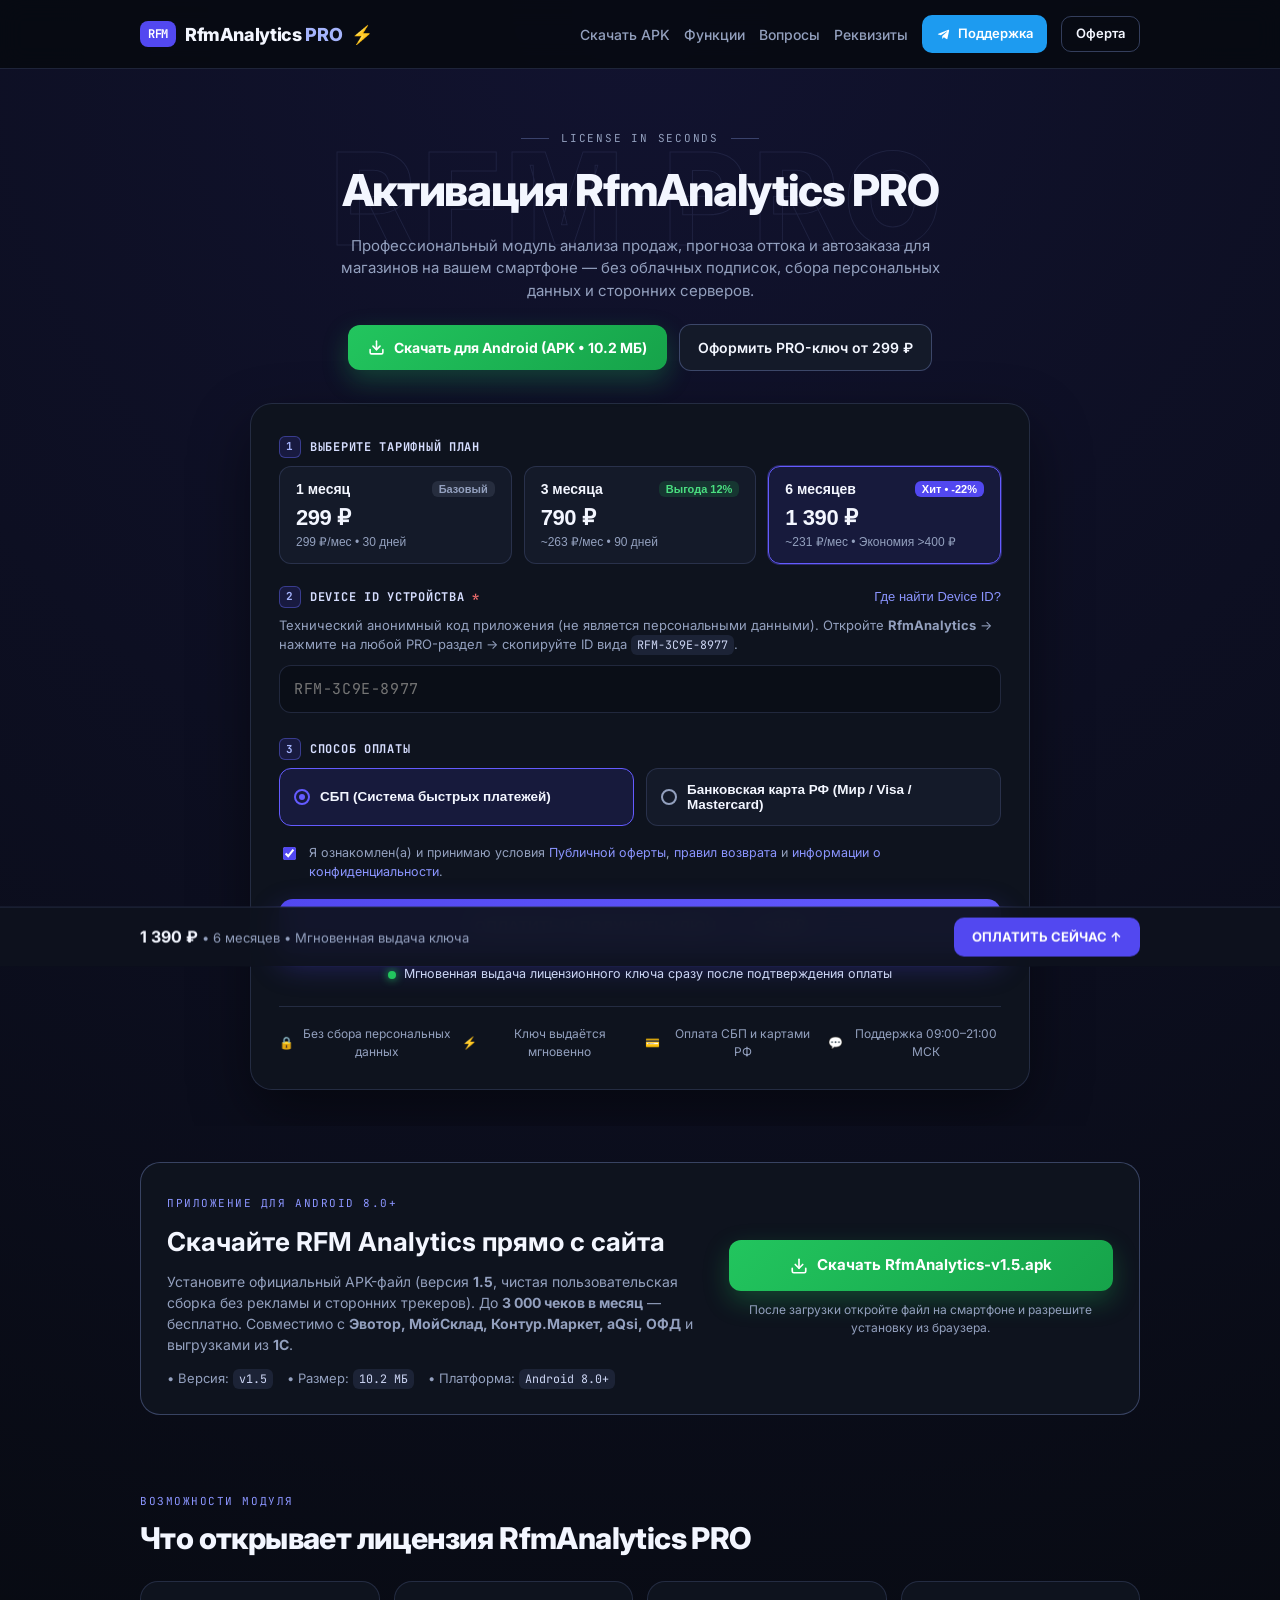
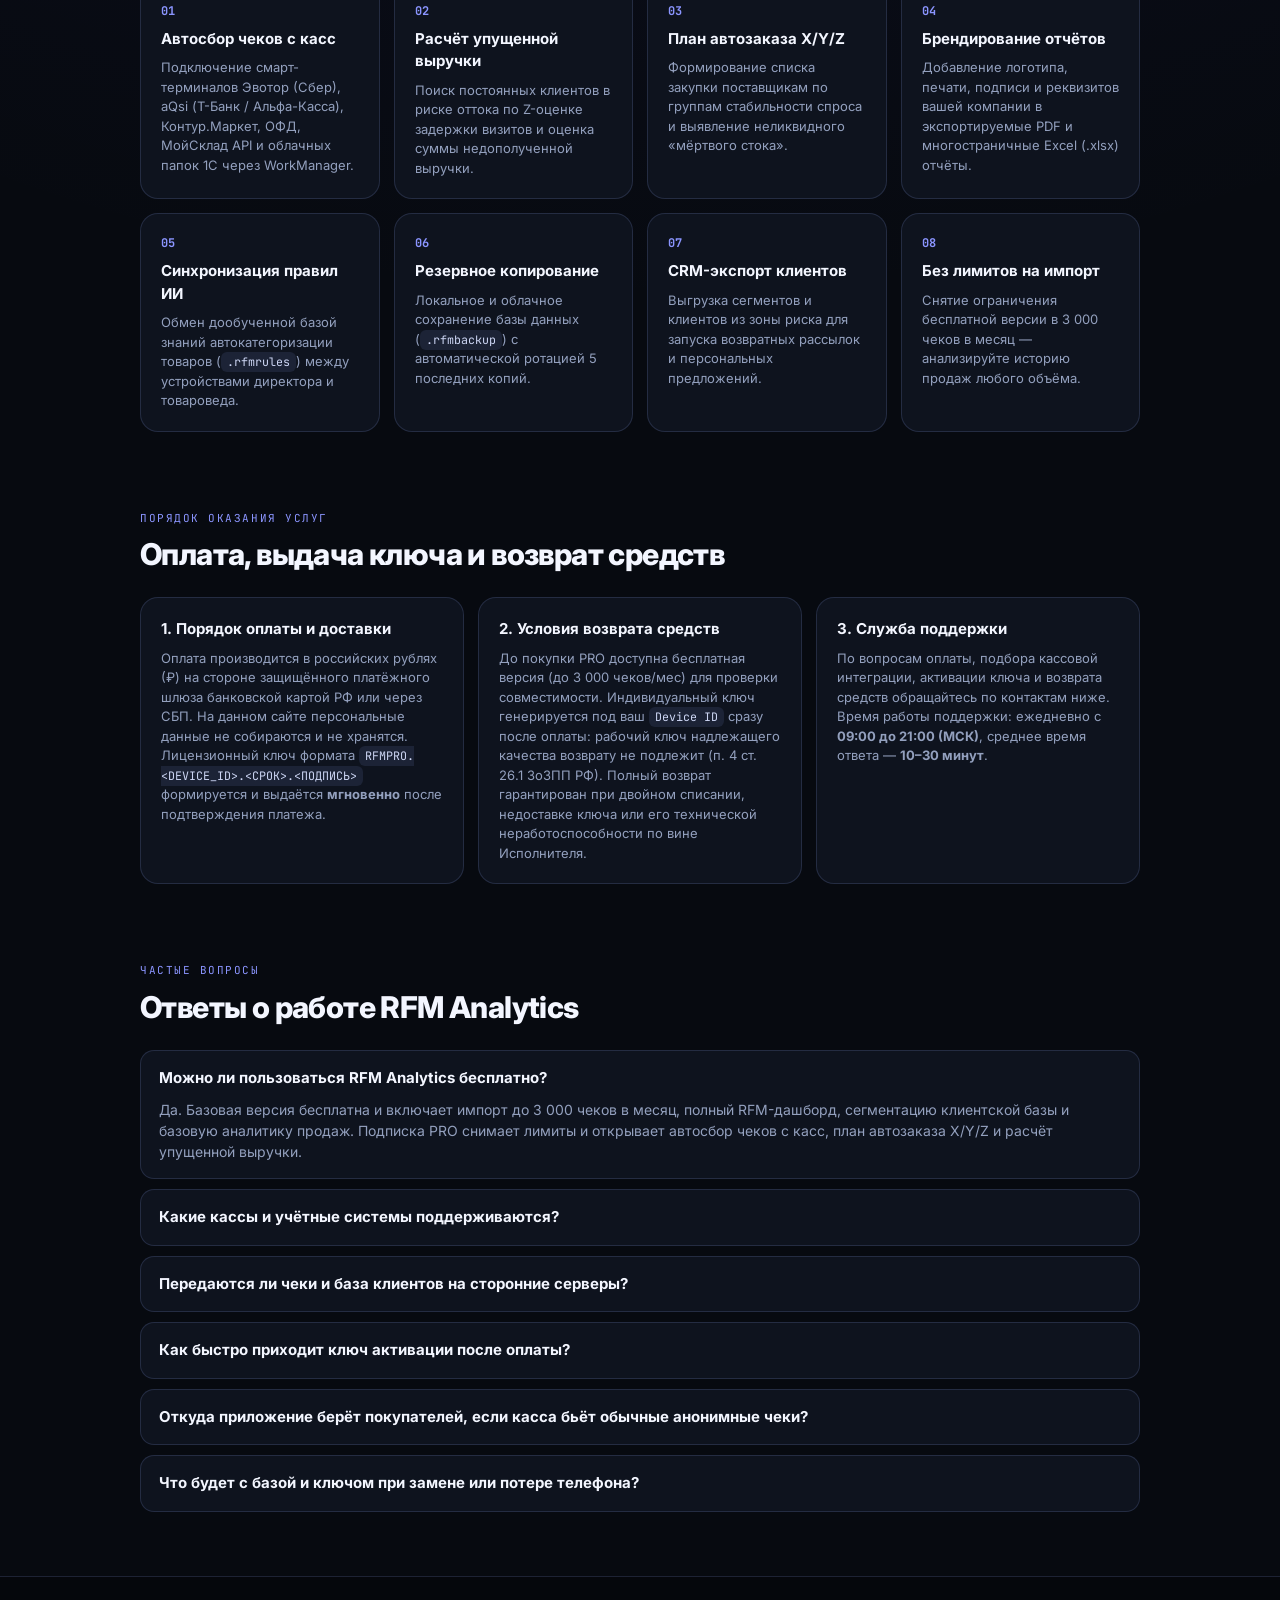
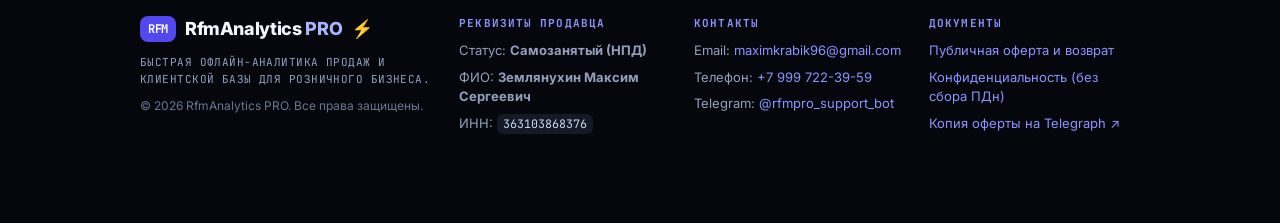
==== commit 103f6906: "Fix Evotor open_user_uuid, isolate anonymous receipts from RFM, update site FAQ" ====
--- a/index.html
+++ b/index.html
@@ -426,6 +426,14 @@
             <summary>Как быстро приходит ключ активации после оплаты?</summary>
             <p>Мгновенно. Сразу после подтверждения оплаты через СБП или банковскую карту на стороне ЮKassa страница автоматически возвращается на rfmpro.ru и выводит готовый ключ активации прямо на экран.</p>
           </details>
+          <details class="faq-item">
+            <summary>Откуда приложение берёт покупателей, если касса бьёт обычные анонимные чеки?</summary>
+            <p>Для персональной RFM-сегментации и анализа оттока используются идентификаторы из карт лояльности, телефонов клиентов (Эвотор, aQsi, Контур.Маркет, ОФД) или контрагентов из 1С и МоегоСклада. Обезличенные розничные чеки без карты изолируются от клиентских отчётов, но в полном объёме участвуют в товарном XYZ-анализе, расчёте потребности к закупке и поиске неликвида.</p>
+          </details>
+          <details class="faq-item">
+            <summary>Что будет с базой и ключом при замене или потере телефона?</summary>
+            <p>Базу данных можно в любой момент сохранить и перенести файлом резервной копии (.rfmbackup) на своё устройство или личный облачный диск. При смене телефона напишите в поддержку @rfmpro_support_bot и укажите прежний заказ — мы бесплатно перевыпустим действующую лицензию на новый Device ID.</p>
+          </details>
         </div>
       </div>
     </section>
@@ -533,7 +541,7 @@
         <button type="button" class="modal-close" data-close-modal="orderStatusModal" aria-label="Закрыть">✕</button>
       </div>
       <p id="orderStatusText" class="modal-note">
-        Проверяем статус оплаты в ЮKassa... Если сервер просыпается, это может занять до 30–50 секунд.
+        Проверяем подтверждение платежа в ЮKassa... Обычно это занимает несколько секунд.
       </p>
       <div id="orderSummaryBox" class="summary-box" hidden>
         <div class="summary-row"><span>Тариф</span><strong id="orderResultPlan">—</strong></div>
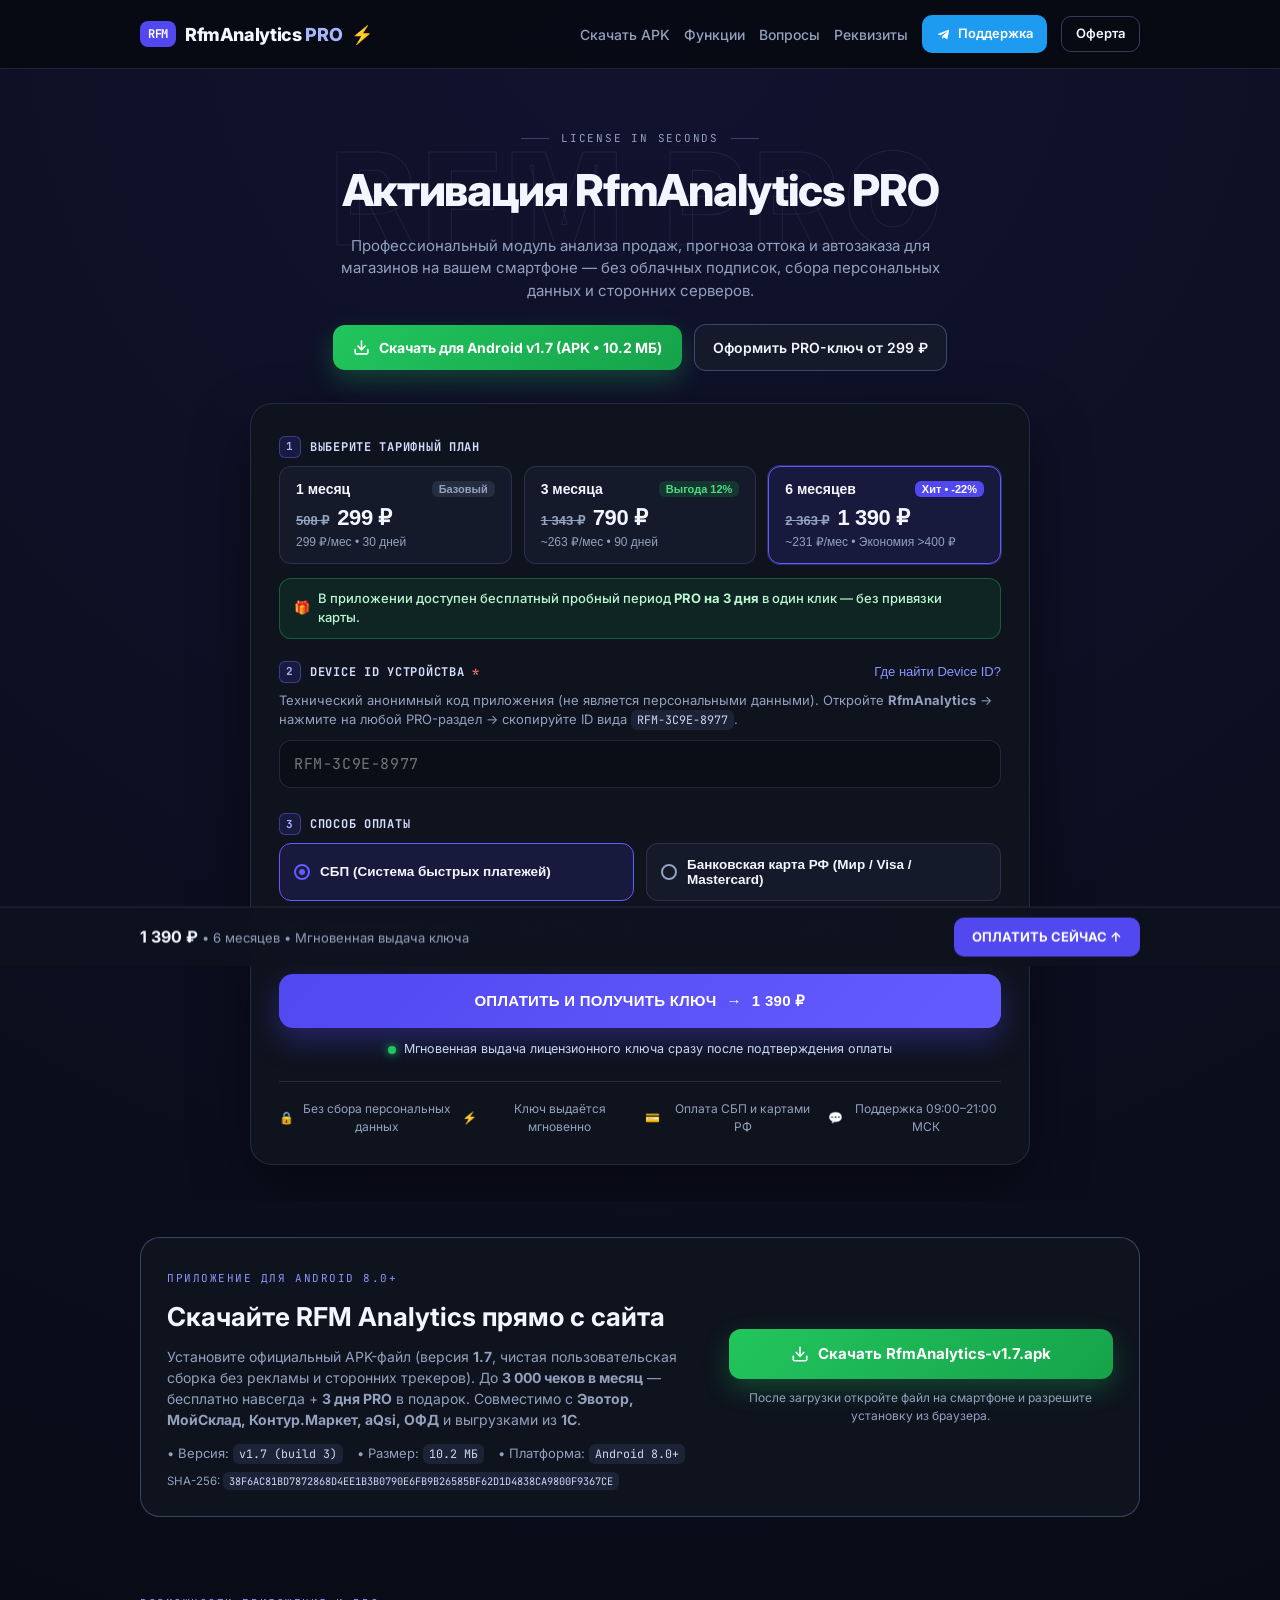
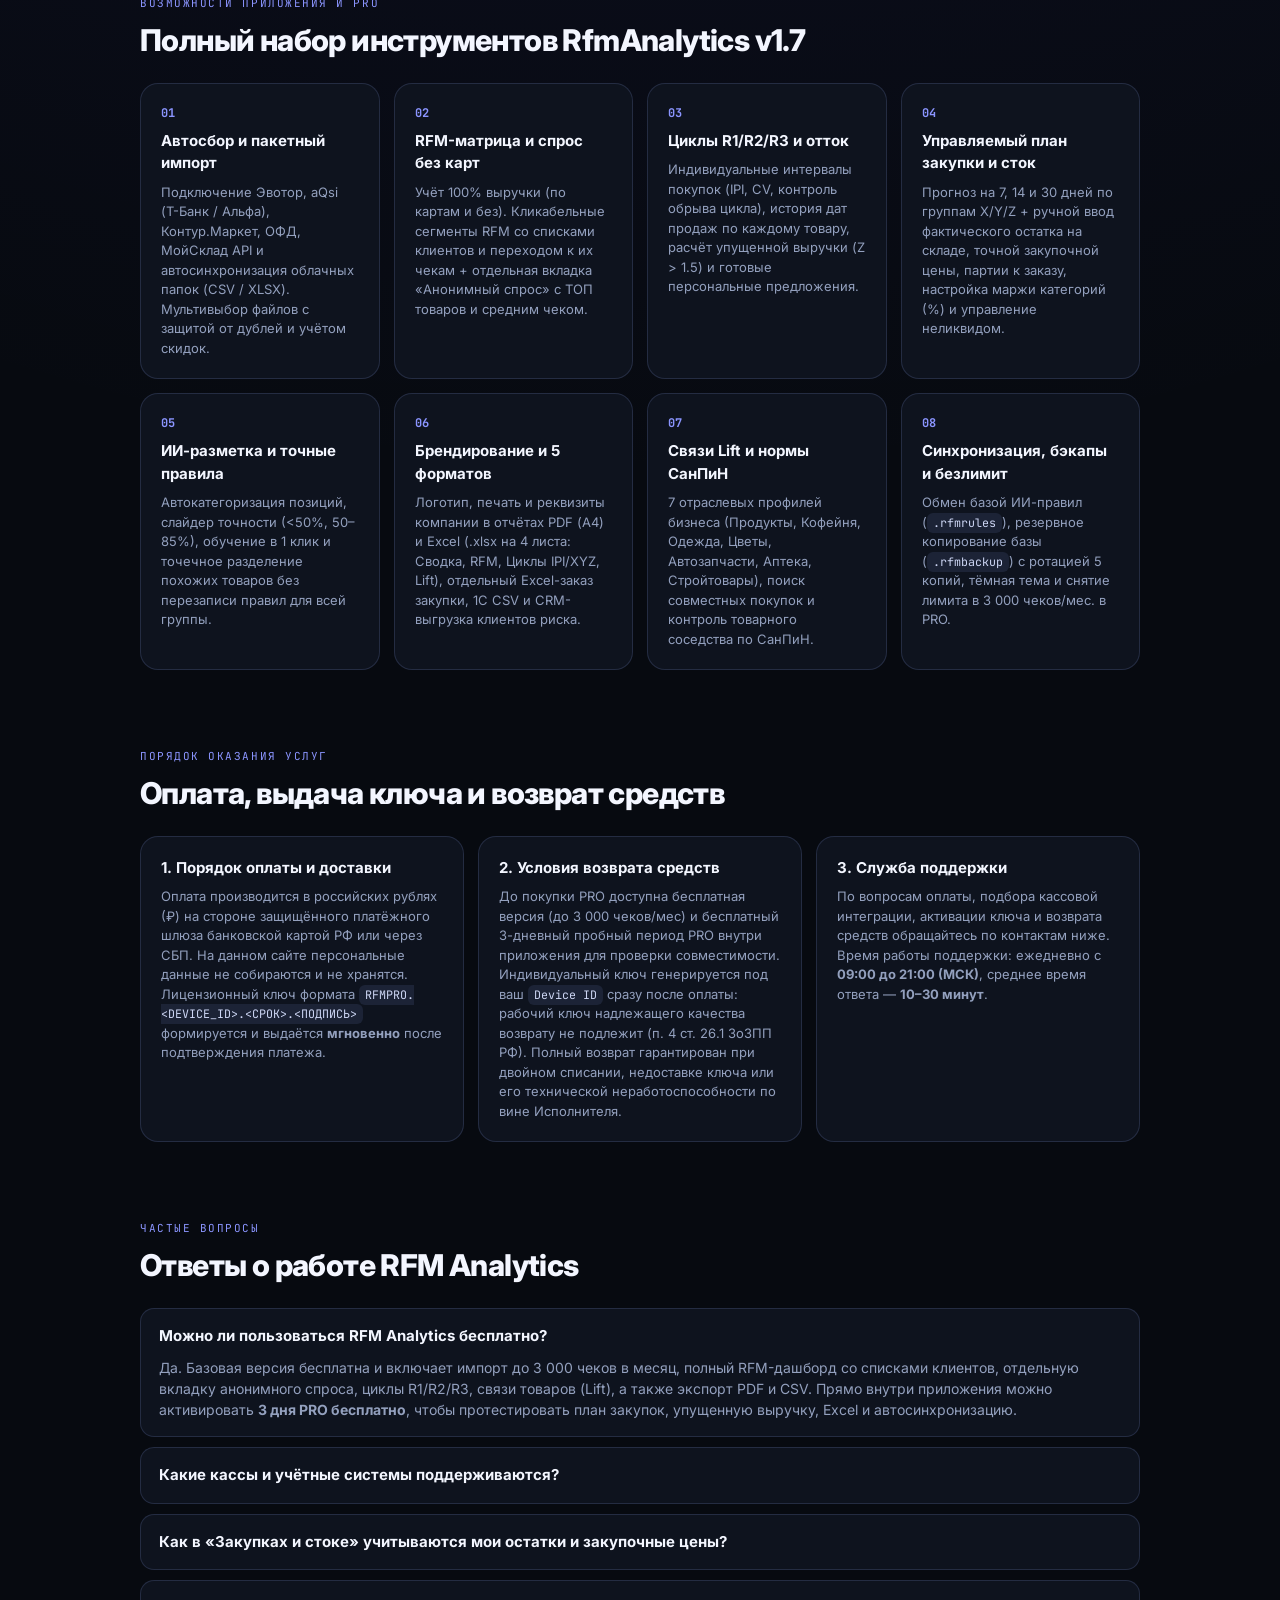
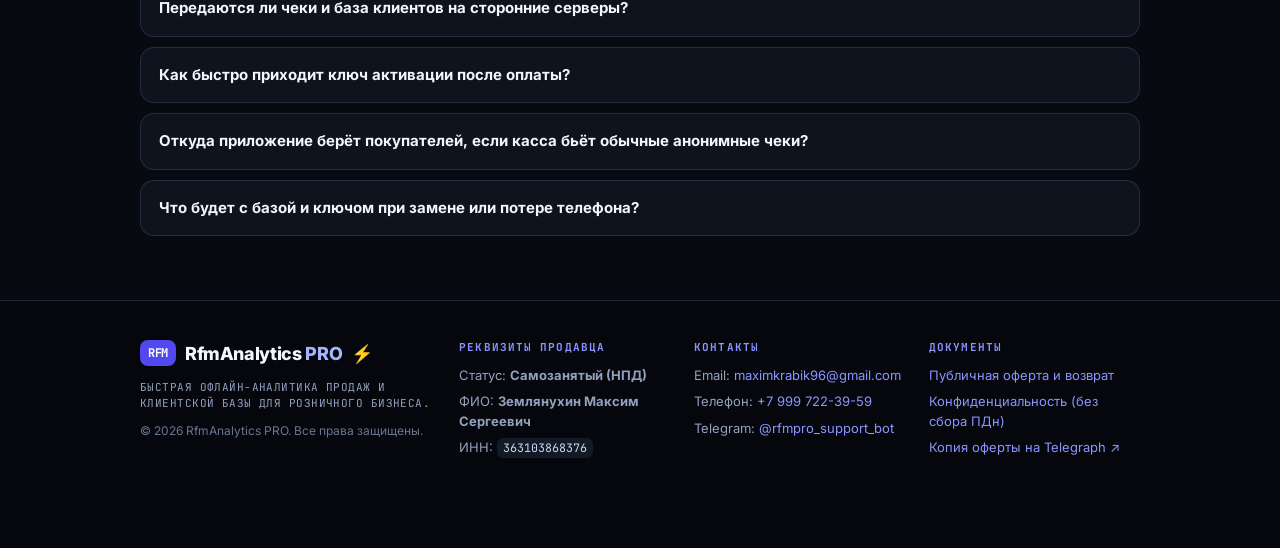
==== commit 573d2420: "Release v1.7 (build 3): update APK, tariffs, and full feature descriptions" ====
--- a/index.html
+++ b/index.html
@@ -1,573 +1,602 @@
-<!DOCTYPE html>
-<html lang="ru">
-<head>
-  <meta charset="UTF-8" />
-  <meta name="viewport" content="width=device-width, initial-scale=1.0" />
-  <title>RFM Analytics — Аналитика продаж, учёт и автозаказ для касс (Эвотор, МойСклад, 1С)</title>
-  <meta name="description" content="Скачать RFM Analytics на Android бесплатно: аналитика продаж и чеков, расчёт упущенной выручки, ABC/XYZ план автозаказа поставщикам и возврат клиентов. Интеграция с Эвотор, МойСклад, Контур.Маркет, aQsi, ОФД и 1С. Мгновенная активация PRO." />
-  <meta name="keywords" content="RFM анализ, аналитика продаж Android, автозаказ поставщикам, ABC XYZ анализ, учет товара в магазине, Эвотор аналитика, МойСклад отчеты, Контур Маркет, aQsi касса, ОФД чеки, упущенная выручка, приложение для розничного магазина" />
-  <meta name="robots" content="index, follow" />
-  <meta name="google-site-verification" content="pWfbYv-F8W7Id_dpy9z2B5LiRByqvF4GBSKoa-mpiX4" />
-  <meta name="yandex-verification" content="57df42f5e62a4ace" />
-  <link rel="canonical" href="https://rfmpro.ru/" />
-  <meta property="og:type" content="website" />
-  <meta property="og:locale" content="ru_RU" />
-  <meta property="og:site_name" content="RFM Analytics PRO" />
-  <meta property="og:title" content="RFM Analytics — Аналитика продаж и автозаказ для касс на Android" />
-  <meta property="og:description" content="Контроль выручки, возврат уходящих клиентов, ABC/XYZ автозаказ поставщикам и подключение Эвотор, МойСклад, Контур.Маркет, aQsi и 1С. Скачайте APK бесплатно или активируйте PRO." />
-  <meta property="og:url" content="https://rfmpro.ru/" />
-  <meta property="og:image" content="https://rfmpro.ru/favicon.png" />
-  <meta name="twitter:card" content="summary" />
-  <meta name="twitter:title" content="RFM Analytics — Аналитика продаж и автозаказ для касс на Android" />
-  <meta name="twitter:description" content="Скачайте RFM Analytics для Android бесплатно (до 3 000 чеков/мес) и подключите PRO-лицензию за 1 минуту." />
-  <meta name="twitter:image" content="https://rfmpro.ru/favicon.png" />
-  <link rel="icon" href="/favicon.ico" sizes="any" />
-  <link rel="icon" type="image/png" sizes="120x120" href="/favicon-120.png" />
-  <link rel="icon" type="image/png" sizes="512x512" href="/favicon.png" />
-  <link rel="apple-touch-icon" href="/favicon.png" />
-  <link rel="preconnect" href="https://fonts.googleapis.com" />
-  <link rel="preconnect" href="https://fonts.gstatic.com" crossorigin />
-  <link href="https://fonts.googleapis.com/css2?family=Inter:wght@400;500;600;700;800&family=JetBrains+Mono:wght@500;600;700&display=swap" rel="stylesheet" />
-  <link rel="stylesheet" href="styles.css?v=3" />
-  <script type="application/ld+json">
-  {
-    "@context": "https://schema.org",
-    "@graph": [
-      {
-        "@type": "SoftwareApplication",
-        "name": "RFM Analytics",
-        "operatingSystem": "Android 8.0+",
-        "applicationCategory": "BusinessApplication",
-        "softwareVersion": "1.5",
-        "url": "https://rfmpro.ru/",
-        "downloadUrl": "https://rfmpro.ru/RfmAnalytics-v1.5.apk",
-        "image": "https://rfmpro.ru/favicon.png",
-        "description": "Мобильное приложение для аналитики продаж, RFM-сегментации клиентов, расчёта упущенной выручки и плана автозаказа поставщикам по ABC/XYZ с поддержкой Эвотор, МойСклад, Контур.Маркет, aQsi, ОФД и 1С.",
-        "offers": [
-          {
-            "@type": "Offer",
-            "name": "Базовая версия (до 3 000 чеков/мес)",
-            "price": "0",
-            "priceCurrency": "RUB"
-          },
-          {
-            "@type": "Offer",
-            "name": "Лицензия RfmAnalytics PRO — 1 месяц",
-            "price": "299",
-            "priceCurrency": "RUB"
-          },
-          {
-            "@type": "Offer",
-            "name": "Лицензия RfmAnalytics PRO — 3 месяца",
-            "price": "790",
-            "priceCurrency": "RUB"
-          },
-          {
-            "@type": "Offer",
-            "name": "Лицензия RfmAnalytics PRO — 6 месяцев",
-            "price": "1390",
-            "priceCurrency": "RUB"
-          }
-        ]
-      },
-      {
-        "@type": "FAQPage",
-        "mainEntity": [
-          {
-            "@type": "Question",
-            "name": "Можно ли пользоваться RFM Analytics бесплатно?",
-            "acceptedAnswer": {
-              "@type": "Answer",
-              "text": "Да. Базовая версия бесплатна и включает импорт до 3 000 чеков в месяц, RFM-сегментацию клиентской базы и основные отчёты по продажам. Подписка PRO снимает лимиты и открывает автосбор с касс, план автозаказа X/Y/Z и расчёт упущенной выручки."
-            }
-          },
-          {
-            "@type": "Question",
-            "name": "Какие кассы и учётные системы поддерживаются?",
-            "acceptedAnswer": {
-              "@type": "Answer",
-              "text": "Поддерживается прямое подключение к Эвотор (Сбер), МойСклад, Контур.Маркет, aQsi (Т-Банк / Альфа), ОФД/АТОЛ, а также импорт таблиц CSV, XLS и XLSX из 1С и любого личного кабинета ОФД."
-            }
-          },
-          {
-            "@type": "Question",
-            "name": "Передаются ли чеки и база клиентов на сторонние серверы?",
-            "acceptedAnswer": {
-              "@type": "Answer",
-              "text": "Нет. Вся база чеков и аналитика хранятся локально на вашем Android-смартфоне, а на сайте rfmpro.ru не собираются и не хранятся персональные данные."
-            }
-          },
-          {
-            "@type": "Question",
-            "name": "Как быстро приходит ключ активации после оплаты?",
-            "acceptedAnswer": {
-              "@type": "Answer",
-              "text": "Сразу после оплаты через СБП или банковскую карту в ЮKassa страница автоматически возвращается на rfmpro.ru и показывает готовый лицензионный ключ."
-            }
-          }
-        ]
-      }
-    ]
-  }
-  </script>
-</head>
-<body>
-
-  <!-- Шапка -->
-  <header class="site-header">
-    <div class="container header-inner">
-      <a href="#top" class="brand">
-        <span class="brand-badge">RFM</span>
-        <span class="brand-name">RfmAnalytics <span class="brand-pro">PRO</span></span>
-        <span class="brand-bolt" aria-hidden="true">⚡</span>
-      </a>
-
-      <nav class="header-actions" aria-label="Навигация">
-        <a href="#download" class="nav-link">Скачать APK</a>
-        <a href="#features" class="nav-link">Функции</a>
-        <a href="#faq" class="nav-link">Вопросы</a>
-        <a href="#requisites" class="nav-link">Реквизиты</a>
-        <a href="https://t.me/rfmpro_support_bot" target="_blank" rel="noopener" class="btn-tg">
-          <svg width="15" height="15" viewBox="0 0 24 24" fill="currentColor" aria-hidden="true"><path d="M9.78 18.65l.28-4.23 7.68-6.92c.34-.31-.07-.46-.52-.19L7.74 13.3 3.64 12c-.88-.25-.89-.86.2-1.3l15.97-6.16c.73-.33 1.43.18 1.15 1.3l-2.72 12.81c-.19.91-.74 1.13-1.5.71L12.6 16.3l-1.99 1.93c-.23.23-.42.42-.83.42z"/></svg>
-          Поддержка
-        </a>
-        <a href="oferta.html" class="btn-outline-sm">Оферта</a>
-      </nav>
-    </div>
-  </header>
-
-  <main id="top">
-    <!-- Hero + Форма оплаты -->
-    <section class="hero-section">
-      <div class="container">
-        <div class="hero-heading">
-          <div class="hero-bg-word" aria-hidden="true">RFM PRO</div>
-          <div class="hero-kicker">
-            <span class="kicker-line"></span>
-            <span>LICENSE IN SECONDS</span>
-            <span class="kicker-line"></span>
-          </div>
-          <h1>Активация RfmAnalytics PRO</h1>
-          <p class="hero-subtitle">
-            Профессиональный модуль анализа продаж, прогноза оттока и автозаказа для магазинов на вашем смартфоне — без облачных подписок, сбора персональных данных и сторонних серверов.
-          </p>
-          <div class="hero-cta-row">
-            <a href="RfmAnalytics-v1.5.apk" download="RfmAnalytics-v1.5.apk" class="btn-download">
-              <svg width="17" height="17" viewBox="0 0 24 24" fill="none" stroke="currentColor" stroke-width="2.2" stroke-linecap="round" stroke-linejoin="round" aria-hidden="true"><path d="M21 15v4a2 2 0 0 1-2 2H5a2 2 0 0 1-2-2v-4"/><polyline points="7 10 12 15 17 10"/><line x1="12" y1="15" x2="12" y2="3"/></svg>
-              Скачать для Android (APK • 10.2 МБ)
-            </a>
-            <a href="#orderForm" class="btn-secondary-hero">Оформить PRO-ключ от 299 ₽</a>
-          </div>
-        </div>
-
-        <!-- Карточка заказа (без сбора персональных данных) -->
-        <form id="orderForm" class="order-card" novalidate>
-          <!-- Шаг 1 -->
-          <div class="step-block">
-            <div class="step-label">
-              <span class="step-num">1</span>
-              <span>ВЫБЕРИТЕ ТАРИФНЫЙ ПЛАН</span>
-            </div>
-
-            <div class="tariff-grid" role="radiogroup" aria-label="Тарифы RfmAnalytics PRO">
-              <button type="button" class="tariff-option" data-plan="pro_1m" data-price="299" data-days="30" data-title="1 месяц (30 дней)">
-                <div class="tariff-top">
-                  <span class="tariff-name">1 месяц</span>
-                  <span class="tariff-tag tag-muted">Базовый</span>
-                </div>
-                <div class="tariff-price">299 ₽</div>
-                <div class="tariff-meta">299 ₽/мес • 30 дней</div>
-              </button>
-
-              <button type="button" class="tariff-option" data-plan="pro_3m" data-price="790" data-days="90" data-title="3 месяца (90 дней)">
-                <div class="tariff-top">
-                  <span class="tariff-name">3 месяца</span>
-                  <span class="tariff-tag tag-save">Выгода 12%</span>
-                </div>
-                <div class="tariff-price">790 ₽</div>
-                <div class="tariff-meta">~263 ₽/мес • 90 дней</div>
-              </button>
-
-              <button type="button" class="tariff-option is-selected" data-plan="pro_6m" data-price="1390" data-days="180" data-title="6 месяцев (180 дней)">
-                <div class="tariff-top">
-                  <span class="tariff-name">6 месяцев</span>
-                  <span class="tariff-tag tag-hit">Хит • -22%</span>
-                </div>
-                <div class="tariff-price">1 390 ₽</div>
-                <div class="tariff-meta">~231 ₽/мес • Экономия &gt;400 ₽</div>
-              </button>
-            </div>
-          </div>
-
-          <!-- Шаг 2 -->
-          <div class="step-block">
-            <div class="step-label-row">
-              <div class="step-label">
-                <span class="step-num">2</span>
-                <span>DEVICE ID УСТРОЙСТВА <span class="req">*</span></span>
-              </div>
-              <button type="button" id="openDeviceHelp" class="help-link">Где найти Device ID?</button>
-            </div>
-            <p class="step-hint">
-              Технический анонимный код приложения (не является персональными данными). Откройте <b>RfmAnalytics</b> → нажмите на любой PRO-раздел → скопируйте ID вида <code>RFM-3C9E-8977</code>.
-            </p>
-            <input
-              type="text"
-              id="deviceIdInput"
-              class="text-input mono-input"
-              placeholder="RFM-3C9E-8977"
-              autocomplete="off"
-              spellcheck="false"
-              required
-            />
-            <div id="deviceIdError" class="field-error" hidden></div>
-          </div>
-
-          <!-- Шаг 3 -->
-          <div class="step-block">
-            <div class="step-label">
-              <span class="step-num">3</span>
-              <span>СПОСОБ ОПЛАТЫ</span>
-            </div>
-            <div class="pay-methods" role="radiogroup" aria-label="Способ оплаты">
-              <button type="button" class="pay-option is-selected" data-method="sbp">
-                <span class="pay-radio"></span>
-                <span>СБП (Система быстрых платежей)</span>
-              </button>
-              <button type="button" class="pay-option" data-method="card">
-                <span class="pay-radio"></span>
-                <span>Банковская карта РФ (Мир / Visa / Mastercard)</span>
-              </button>
-            </div>
-          </div>
-
-          <!-- Согласие с офертой -->
-          <label class="consent-row">
-            <input type="checkbox" id="agreeCheckbox" checked />
-            <span>
-              Я ознакомлен(а) и принимаю условия
-              <a href="oferta.html">Публичной оферты</a>,
-              <a href="#terms">правил возврата</a> и
-              <a href="privacy.html">информации о конфиденциальности</a>.
-            </span>
-          </label>
-          <div id="agreeError" class="field-error" hidden></div>
-
-          <!-- Кнопка оплаты -->
-          <button type="submit" id="submitOrderBtn" class="btn-pay-main">
-            <span>ОПЛАТИТЬ И ПОЛУЧИТЬ КЛЮЧ</span>
-            <span class="btn-arrow">→</span>
-            <span id="submitPriceText">1 390 ₽</span>
-          </button>
-
-          <div class="instant-status">
-            <span class="dot-green" aria-hidden="true"></span>
-            <span>Мгновенная выдача лицензионного ключа сразу после подтверждения оплаты</span>
-          </div>
-
-          <!-- Полоса преимуществ внизу карточки -->
-          <div class="card-perks">
-            <div class="perk-item">
-              <span class="perk-icon">🔒</span>
-              <span>Без сбора персональных данных</span>
-            </div>
-            <div class="perk-item">
-              <span class="perk-icon">⚡</span>
-              <span>Ключ выдаётся мгновенно</span>
-            </div>
-            <div class="perk-item">
-              <span class="perk-icon">💳</span>
-              <span>Оплата СБП и картами РФ</span>
-            </div>
-            <div class="perk-item">
-              <span class="perk-icon">💬</span>
-              <span>Поддержка 09:00–21:00 МСК</span>
-            </div>
-          </div>
-        </form>
-      </div>
-    </section>
-
-    <!-- Скачать приложение -->
-    <section id="download" class="section-block">
-      <div class="container">
-        <div class="download-card">
-          <div class="download-info">
-            <span class="section-kicker">ПРИЛОЖЕНИЕ ДЛЯ ANDROID 8.0+</span>
-            <h2>Скачайте RFM Analytics прямо с сайта</h2>
-            <p class="download-desc">
-              Установите официальный APK-файл (версия <b>1.5</b>, чистая пользовательская сборка без рекламы и сторонних трекеров). До <b>3 000 чеков в месяц</b> — бесплатно. Совместимо с <b>Эвотор, МойСклад, Контур.Маркет, aQsi, ОФД</b> и выгрузками из <b>1С</b>.
-            </p>
-            <div class="download-meta">
-              <span>• Версия: <code>v1.5</code></span>
-              <span>• Размер: <code>10.2 МБ</code></span>
-              <span>• Платформа: <code>Android 8.0+</code></span>
-            </div>
-          </div>
-          <div class="download-actions">
-            <a href="RfmAnalytics-v1.5.apk" download="RfmAnalytics-v1.5.apk" class="btn-download btn-download-lg">
-              <svg width="18" height="18" viewBox="0 0 24 24" fill="none" stroke="currentColor" stroke-width="2.2" stroke-linecap="round" stroke-linejoin="round" aria-hidden="true"><path d="M21 15v4a2 2 0 0 1-2 2H5a2 2 0 0 1-2-2v-4"/><polyline points="7 10 12 15 17 10"/><line x1="12" y1="15" x2="12" y2="3"/></svg>
-              Скачать RfmAnalytics-v1.5.apk
-            </a>
-            <p class="download-hint">После загрузки откройте файл на смартфоне и разрешите установку из браузера.</p>
-          </div>
-        </div>
-      </div>
-    </section>
-
-    <!-- Что входит в PRO -->
-    <section id="features" class="section-block">
-      <div class="container">
-        <div class="section-head">
-          <span class="section-kicker">ВОЗМОЖНОСТИ МОДУЛЯ</span>
-          <h2>Что открывает лицензия RfmAnalytics PRO</h2>
-        </div>
-
-        <div class="features-grid">
-          <article class="feature-card">
-            <div class="feature-num">01</div>
-            <h3>Автосбор чеков с касс</h3>
-            <p>Подключение смарт-терминалов Эвотор (Сбер), aQsi (Т-Банк / Альфа-Касса), Контур.Маркет, ОФД, МойСклад API и облачных папок 1С через WorkManager.</p>
-          </article>
-          <article class="feature-card">
-            <div class="feature-num">02</div>
-            <h3>Расчёт упущенной выручки</h3>
-            <p>Поиск постоянных клиентов в риске оттока по Z-оценке задержки визитов и оценка суммы недополученной выручки.</p>
-          </article>
-          <article class="feature-card">
-            <div class="feature-num">03</div>
-            <h3>План автозаказа X/Y/Z</h3>
-            <p>Формирование списка закупки поставщикам по группам стабильности спроса и выявление неликвидного «мёртвого стока».</p>
-          </article>
-          <article class="feature-card">
-            <div class="feature-num">04</div>
-            <h3>Брендирование отчётов</h3>
-            <p>Добавление логотипа, печати, подписи и реквизитов вашей компании в экспортируемые PDF и многостраничные Excel (.xlsx) отчёты.</p>
-          </article>
-          <article class="feature-card">
-            <div class="feature-num">05</div>
-            <h3>Синхронизация правил ИИ</h3>
-            <p>Обмен дообученной базой знаний автокатегоризации товаров (<code>.rfmrules</code>) между устройствами директора и товароведа.</p>
-          </article>
-          <article class="feature-card">
-            <div class="feature-num">06</div>
-            <h3>Резервное копирование</h3>
-            <p>Локальное и облачное сохранение базы данных (<code>.rfmbackup</code>) с автоматической ротацией 5 последних копий.</p>
-          </article>
-          <article class="feature-card">
-            <div class="feature-num">07</div>
-            <h3>CRM-экспорт клиентов</h3>
-            <p>Выгрузка сегментов и клиентов из зоны риска для запуска возвратных рассылок и персональных предложений.</p>
-          </article>
-          <article class="feature-card">
-            <div class="feature-num">08</div>
-            <h3>Без лимитов на импорт</h3>
-            <p>Снятие ограничения бесплатной версии в 3 000 чеков в месяц — анализируйте историю продаж любого объёма.</p>
-          </article>
-        </div>
-      </div>
-    </section>
-
-    <!-- Условия доставки, возврата и оплаты -->
-    <section id="terms" class="section-block">
-      <div class="container">
-        <div class="section-head">
-          <span class="section-kicker">ПОРЯДОК ОКАЗАНИЯ УСЛУГ</span>
-          <h2>Оплата, выдача ключа и возврат средств</h2>
-        </div>
-
-        <div class="terms-grid">
-          <div class="term-card">
-            <h3>1. Порядок оплаты и доставки</h3>
-            <p>
-              Оплата производится в российских рублях (₽) на стороне защищённого платёжного шлюза банковской картой РФ или через СБП.
-              На данном сайте персональные данные не собираются и не хранятся. Лицензионный ключ формата <code>RFMPRO.&lt;DEVICE_ID&gt;.&lt;СРОК&gt;.&lt;ПОДПИСЬ&gt;</code> формируется и выдаётся <b>мгновенно</b> после подтверждения платежа.
-            </p>
-          </div>
-          <div class="term-card">
-            <h3>2. Условия возврата средств</h3>
-            <p>
-              До покупки PRO доступна бесплатная версия (до 3 000 чеков/мес) для проверки совместимости. Индивидуальный ключ генерируется под ваш <code>Device ID</code> сразу после оплаты: рабочий ключ надлежащего качества возврату не подлежит (п. 4 ст. 26.1 ЗоЗПП РФ). Полный возврат гарантирован при двойном списании, недоставке ключа или его технической неработоспособности по вине Исполнителя.
-            </p>
-          </div>
-          <div class="term-card">
-            <h3>3. Служба поддержки</h3>
-            <p>
-              По вопросам оплаты, подбора кассовой интеграции, активации ключа и возврата средств обращайтесь по контактам ниже.
-              Время работы поддержки: ежедневно с <b>09:00 до 21:00 (МСК)</b>, среднее время ответа — <b>10–30 минут</b>.
-            </p>
-          </div>
-        </div>
-      </div>
-    </section>
-
-    <!-- Частые вопросы (SEO FAQ) -->
-    <section id="faq" class="section-block">
-      <div class="container">
-        <div class="section-head">
-          <span class="section-kicker">ЧАСТЫЕ ВОПРОСЫ</span>
-          <h2>Ответы о работе RFM Analytics</h2>
-        </div>
-
-        <div class="faq-list">
-          <details class="faq-item" open>
-            <summary>Можно ли пользоваться RFM Analytics бесплатно?</summary>
-            <p>Да. Базовая версия бесплатна и включает импорт до 3 000 чеков в месяц, полный RFM-дашборд, сегментацию клиентской базы и базовую аналитику продаж. Подписка PRO снимает лимиты и открывает автосбор чеков с касс, план автозаказа X/Y/Z и расчёт упущенной выручки.</p>
-          </details>
-          <details class="faq-item">
-            <summary>Какие кассы и учётные системы поддерживаются?</summary>
-            <p>В приложении есть прямые коннекторы к смарт-терминалам Эвотор (Сбер), МойСклад, Контур.Маркет, кассам aQsi (Т-Банк / Альфа), ОФД/АТОЛ, а также универсальный импорт таблиц CSV, XLS и XLSX из 1С и любого личного кабинета ОФД.</p>
-          </details>
-          <details class="faq-item">
-            <summary>Передаются ли чеки и база клиентов на сторонние серверы?</summary>
-            <p>Нет. Все чеки и расчёты хранятся исключительно локально в памяти вашего Android-устройства. На сайте rfmpro.ru также не собираются и не хранятся персональные данные покупателей.</p>
-          </details>
-          <details class="faq-item">
-            <summary>Как быстро приходит ключ активации после оплаты?</summary>
-            <p>Мгновенно. Сразу после подтверждения оплаты через СБП или банковскую карту на стороне ЮKassa страница автоматически возвращается на rfmpro.ru и выводит готовый ключ активации прямо на экран.</p>
-          </details>
-          <details class="faq-item">
-            <summary>Откуда приложение берёт покупателей, если касса бьёт обычные анонимные чеки?</summary>
-            <p>Для персональной RFM-сегментации и анализа оттока используются идентификаторы из карт лояльности, телефонов клиентов (Эвотор, aQsi, Контур.Маркет, ОФД) или контрагентов из 1С и МоегоСклада. Обезличенные розничные чеки без карты изолируются от клиентских отчётов, но в полном объёме участвуют в товарном XYZ-анализе, расчёте потребности к закупке и поиске неликвида.</p>
-          </details>
-          <details class="faq-item">
-            <summary>Что будет с базой и ключом при замене или потере телефона?</summary>
-            <p>Базу данных можно в любой момент сохранить и перенести файлом резервной копии (.rfmbackup) на своё устройство или личный облачный диск. При смене телефона напишите в поддержку @rfmpro_support_bot и укажите прежний заказ — мы бесплатно перевыпустим действующую лицензию на новый Device ID.</p>
-          </details>
-        </div>
-      </div>
-    </section>
-  </main>
-
-  <!-- Подвал с реквизитами и документами -->
-  <footer id="requisites" class="site-footer">
-    <div class="container">
-      <div class="footer-grid">
-        <div class="footer-brand">
-          <div class="brand">
-            <span class="brand-badge">RFM</span>
-            <span class="brand-name">RfmAnalytics <span class="brand-pro">PRO</span></span>
-            <span class="brand-bolt" aria-hidden="true">⚡</span>
-          </div>
-          <p class="footer-slogan">БЫСТРАЯ ОФЛАЙН-АНАЛИТИКА ПРОДАЖ И КЛИЕНТСКОЙ БАЗЫ ДЛЯ РОЗНИЧНОГО БИЗНЕСА.</p>
-          <p class="footer-copy">© 2026 RfmAnalytics PRO. Все права защищены.</p>
-        </div>
-
-        <div class="footer-col">
-          <div class="footer-title">РЕКВИЗИТЫ ПРОДАВЦА</div>
-          <ul class="footer-list">
-            <li>Статус: <b>Самозанятый (НПД)</b></li>
-            <li>ФИО: <b>Землянухин Максим Сергеевич</b></li>
-            <li>ИНН: <code>363103868376</code></li>
-          </ul>
-        </div>
-
-        <div class="footer-col">
-          <div class="footer-title">КОНТАКТЫ</div>
-          <ul class="footer-list">
-            <li>Email: <a href="mailto:maximkrabik96@gmail.com">maximkrabik96@gmail.com</a></li>
-            <li>Телефон: <a href="tel:+79997223959">+7 999 722-39-59</a></li>
-            <li>Telegram: <a href="https://t.me/rfmpro_support_bot" target="_blank" rel="noopener">@rfmpro_support_bot</a></li>
-          </ul>
-        </div>
-
-        <div class="footer-col">
-          <div class="footer-title">ДОКУМЕНТЫ</div>
-          <ul class="footer-list">
-            <li><a href="oferta.html">Публичная оферта и возврат</a></li>
-            <li><a href="privacy.html">Конфиденциальность (без сбора ПДн)</a></li>
-            <li><a href="https://telegra.ph/Publichnaya-oferta-RfmAnalytics-PRO-11-14-2" target="_blank" rel="noopener">Копия оферты на Telegraph ↗</a></li>
-          </ul>
-        </div>
-      </div>
-    </div>
-  </footer>
-
-  <!-- Липкая нижняя панель -->
-  <div id="stickyBar" class="sticky-bar" aria-hidden="true">
-    <div class="container sticky-inner">
-      <div class="sticky-info">
-        <strong id="stickyPrice">1 390 ₽</strong>
-        <span>• <span id="stickyPlan">6 месяцев</span> • Мгновенная выдача ключа</span>
-      </div>
-      <a href="#orderForm" class="btn-sticky-up">ОПЛАТИТЬ СЕЙЧАС ↑</a>
-    </div>
-  </div>
-
-  <!-- Модальное окно: Где найти Device ID -->
-  <div id="deviceHelpModal" class="modal-backdrop" hidden>
-    <div class="modal-box" role="dialog" aria-modal="true" aria-labelledby="deviceHelpTitle">
-      <div class="modal-head">
-        <h3 id="deviceHelpTitle">Где найти Device ID устройства?</h3>
-        <button type="button" class="modal-close" data-close-modal="deviceHelpModal" aria-label="Закрыть">✕</button>
-      </div>
-      <ol class="modal-steps">
-        <li>Откройте приложение <b>RFM Analytics</b> на вашем Android-смартфоне.</li>
-        <li>Нажмите на любой раздел со значком <b>★ PRO</b> (например, «Упущенная выручка» или «Интеграции и кассы»).</li>
-        <li>Пролистайте окно до карточки <b>«Ваш ID устройства»</b> (выглядит как <code>RFM-3C9E-8977</code>) и нажмите кнопку <b>«Скопировать»</b>.</li>
-        <li>Вставьте скопированный код в поле <b>Device ID</b> на этой странице.</li>
-      </ol>
-      <button type="button" class="btn-modal-primary" data-close-modal="deviceHelpModal">Понятно</button>
-    </div>
-  </div>
-
-  <!-- Модальное окно: Подтверждение / переход к оплате -->
-  <div id="checkoutModal" class="modal-backdrop" hidden>
-    <div class="modal-box" role="dialog" aria-modal="true" aria-labelledby="checkoutTitle">
-      <div class="modal-head">
-        <h3 id="checkoutTitle">Оформление заказа</h3>
-        <button type="button" class="modal-close" data-close-modal="checkoutModal" aria-label="Закрыть">✕</button>
-      </div>
-      <div class="summary-box">
-        <div class="summary-row"><span>Продукт</span><strong>Лицензия RfmAnalytics PRO</strong></div>
-        <div class="summary-row"><span>Тариф</span><strong id="modalPlan">6 месяцев (180 дней)</strong></div>
-        <div class="summary-row"><span>Device ID</span><code id="modalDevice">RFM-XXXX-YYYY</code></div>
-        <div class="summary-row"><span>Способ оплаты</span><strong id="modalMethod">СБП</strong></div>
-        <div class="summary-row total-row"><span>Итого к оплате</span><strong id="modalAmount">1 390 ₽</strong></div>
-      </div>
-      <p id="checkoutNote" class="modal-note">
-        Заказ сформирован без сохранения персональных данных на сайте. После оплаты через ЮKassa (СБП или карта) страница автоматически вернётся на сайт и покажет готовый лицензионный ключ.
-      </p>
-      <a id="checkoutActionLink" href="#" target="_self" class="btn-modal-primary">Перейти к оплате в ЮKassa</a>
-      <a id="checkoutSupportLink" href="https://t.me/rfmpro_support_bot" target="_blank" rel="noopener" class="btn-outline-sm" style="display:flex;justify-content:center;width:100%;margin-top:10px;text-align:center;">Оплатить или задать вопрос в Telegram (@rfmpro_support_bot)</a>
-    </div>
-  </div>
-
-  <!-- Модальное окно: Статус оплаты и выдача лицензионного ключа -->
-  <div id="orderStatusModal" class="modal-backdrop" hidden>
-    <div class="modal-box" role="dialog" aria-modal="true" aria-labelledby="orderStatusTitle">
-      <div class="modal-head">
-        <h3 id="orderStatusTitle">Статус оплаты и ключ активации</h3>
-        <button type="button" class="modal-close" data-close-modal="orderStatusModal" aria-label="Закрыть">✕</button>
-      </div>
-      <p id="orderStatusText" class="modal-note">
-        Проверяем подтверждение платежа в ЮKassa... Обычно это занимает несколько секунд.
-      </p>
-      <div id="orderSummaryBox" class="summary-box" hidden>
-        <div class="summary-row"><span>Тариф</span><strong id="orderResultPlan">—</strong></div>
-        <div class="summary-row"><span>Device ID</span><code id="orderResultDevice">—</code></div>
-        <div class="summary-row"><span>Сумма</span><strong id="orderResultAmount">—</strong></div>
-      </div>
-      <div id="licenseKeyBox" hidden>
-        <p class="modal-note" style="margin-bottom:6px;color:#4ade80;font-weight:600;">
-          Оплата подтверждена! Ваш лицензионный ключ:
-        </p>
-        <code id="issuedLicenseKey" style="display:block;word-break:break-all;padding:12px;font-size:13px;margin-bottom:12px;border:1px solid rgba(99,102,241,0.45);"></code>
-        <button type="button" id="copyLicenseKeyBtn" class="btn-modal-primary">Скопировать ключ</button>
-        <p id="copyLicenseFeedback" class="modal-note" style="margin-top:8px;margin-bottom:0;color:#4ade80;" hidden>
-          Ключ скопирован в буфер обмена!
-        </p>
-        <ol class="modal-steps" style="margin-top:14px;margin-bottom:14px;">
-          <li>Откройте приложение <b>RFM Analytics</b> на вашем Android-смартфоне.</li>
-          <li>Перейдите в любой раздел <b>★ PRO</b> и нажмите <b>«Ввести лицензионный ключ»</b>.</li>
-          <li>Вставьте скопированный ключ и нажмите <b>«Активировать»</b>.</li>
-        </ol>
-      </div>
-      <a id="orderPayAgainLink" href="#" target="_self" class="btn-modal-primary" hidden>Завершить оплату в ЮKassa</a>
-      <a href="https://t.me/rfmpro_support_bot" target="_blank" rel="noopener" class="btn-outline-sm" style="display:flex;justify-content:center;width:100%;margin-top:10px;text-align:center;">Поддержка в Telegram (@rfmpro_support_bot)</a>
-    </div>
-  </div>
-
-  <script src="app.js?v=3"></script>
-</body>
-</html>
+<!DOCTYPE html>
+<html lang="ru">
+<head>
+  <meta charset="UTF-8" />
+  <meta name="viewport" content="width=device-width, initial-scale=1.0" />
+  <title>RFM Analytics — Аналитика продаж, учёт и автозаказ для касс (Эвотор, МойСклад, 1С)</title>
+  <meta name="description" content="Скачать RFM Analytics v1.7 на Android бесплатно (до 3 000 чеков/мес + 3 дня PRO бесплатно): RFM-матрица, аналитика анонимного спроса, план автозаказа X/Y/Z с ручным вводом остатков и цен, расчёт упущенной выручки. Эвотор, МойСклад, Контур.Маркет, aQsi, ОФД и 1С." />
+  <meta name="keywords" content="RFM анализ, аналитика продаж Android, автозаказ поставщикам, ABC XYZ анализ, учет остатков и закупок, Эвотор аналитика, МойСклад отчеты, Контур Маркет, aQsi касса, ОФД чеки, упущенная выручка, приложение для розничного магазина" />
+  <meta name="robots" content="index, follow" />
+  <meta name="google-site-verification" content="pWfbYv-F8W7Id_dpy9z2B5LiRByqvF4GBSKoa-mpiX4" />
+  <meta name="yandex-verification" content="57df42f5e62a4ace" />
+  <link rel="canonical" href="https://rfmpro.ru/" />
+  <meta property="og:type" content="website" />
+  <meta property="og:locale" content="ru_RU" />
+  <meta property="og:site_name" content="RFM Analytics PRO" />
+  <meta property="og:title" content="RFM Analytics v1.7 — Аналитика продаж и автозаказ для касс на Android" />
+  <meta property="og:description" content="Контроль 100% выручки, RFM и анонимный спрос, циклы R1/R2/R3, упущенная выручка, план закупки X/Y/Z с вводом остатков и закупочных цен. 3 дня PRO бесплатно внутри приложения." />
+  <meta property="og:url" content="https://rfmpro.ru/" />
+  <meta property="og:image" content="https://rfmpro.ru/favicon.png" />
+  <meta name="twitter:card" content="summary" />
+  <meta name="twitter:title" content="RFM Analytics v1.7 — Аналитика продаж и автозаказ для касс на Android" />
+  <meta name="twitter:description" content="Скачайте RFM Analytics v1.7 для Android бесплатно (до 3 000 чеков/мес + 3 дня PRO бесплатно)." />
+  <meta name="twitter:image" content="https://rfmpro.ru/favicon.png" />
+  <link rel="icon" href="/favicon.ico" sizes="any" />
+  <link rel="icon" type="image/png" sizes="120x120" href="/favicon-120.png" />
+  <link rel="icon" type="image/png" sizes="512x512" href="/favicon.png" />
+  <link rel="apple-touch-icon" href="/favicon.png" />
+  <link rel="preconnect" href="https://fonts.googleapis.com" />
+  <link rel="preconnect" href="https://fonts.gstatic.com" crossorigin />
+  <link href="https://fonts.googleapis.com/css2?family=Inter:wght@400;500;600;700;800&family=JetBrains+Mono:wght@500;600;700&display=swap" rel="stylesheet" />
+  <link rel="stylesheet" href="styles.css?v=4" />
+  <script type="application/ld+json">
+  {
+    "@context": "https://schema.org",
+    "@graph": [
+      {
+        "@type": "SoftwareApplication",
+        "name": "RFM Analytics",
+        "operatingSystem": "Android 8.0+",
+        "applicationCategory": "BusinessApplication",
+        "softwareVersion": "1.7",
+        "url": "https://rfmpro.ru/",
+        "downloadUrl": "https://rfmpro.ru/RfmAnalytics-v1.7.apk",
+        "image": "https://rfmpro.ru/favicon.png",
+        "description": "Офлайн-приложение для аналитики продаж, RFM-матрицы и анонимного спроса, расчёта циклов R1/R2/R3, упущенной выручки и плана закупки X/Y/Z с ручным вводом остатков на складе и закупочных цен. Поддержка Эвотор, МойСклад, Контур.Маркет, aQsi, ОФД и пакетного импорта CSV/XLSX из 1С.",
+        "offers": [
+          {
+            "@type": "Offer",
+            "name": "Базовая версия (до 3 000 чеков/мес) + 3 дня PRO бесплатно",
+            "price": "0",
+            "priceCurrency": "RUB"
+          },
+          {
+            "@type": "Offer",
+            "name": "Лицензия RfmAnalytics PRO — 1 месяц",
+            "price": "299",
+            "priceCurrency": "RUB"
+          },
+          {
+            "@type": "Offer",
+            "name": "Лицензия RfmAnalytics PRO — 3 месяца",
+            "price": "790",
+            "priceCurrency": "RUB"
+          },
+          {
+            "@type": "Offer",
+            "name": "Лицензия RfmAnalytics PRO — 6 месяцев",
+            "price": "1390",
+            "priceCurrency": "RUB"
+          }
+        ]
+      },
+      {
+        "@type": "FAQPage",
+        "mainEntity": [
+          {
+            "@type": "Question",
+            "name": "Можно ли пользоваться RFM Analytics бесплатно?",
+            "acceptedAnswer": {
+              "@type": "Answer",
+              "text": "Да. Базовая версия бесплатна навсегда и включает импорт до 3 000 чеков в месяц, полный RFM-дашборд со списками клиентов, отдельную вкладку анонимного спроса, циклы покупок, связи товаров и экспорт в PDF и CSV. Кроме того, прямо в приложении можно активировать 3 дня PRO бесплатно без привязки карты."
+            }
+          },
+          {
+            "@type": "Question",
+            "name": "Какие кассы и учётные системы поддерживаются?",
+            "acceptedAnswer": {
+              "@type": "Answer",
+              "text": "Поддерживается прямое подключение к Эвотор (Сбер), МойСклад, Контур.Маркет, aQsi (Т-Банк / Альфа), ОФД/АТОЛ, автосинхронизация облачной папки с CSV и XLSX через WorkManager, а также пакетный выбор сразу нескольких файлов CSV, XLS и XLSX из 1С и любого личного кабинета ОФД."
+            }
+          },
+          {
+            "@type": "Question",
+            "name": "Как рассчитываются остатки и закупочные цены в «Закупках и стоке»?",
+            "acceptedAnswer": {
+              "@type": "Answer",
+              "text": "Изначально приложение строит прогноз потребности по скорости продаж и средней марже категории, но владелец полностью управляет расчётом: в любой карточке можно указать фактический остаток на складе (будет вычтен из потребности), точную закупочную цену за штуку, свою партию к заказу или настроить маржу каждой категории в %. В «Мёртвом стоке» отсутствующие товары можно одним нажатием перенести в закупку или скрыть."
+            }
+          },
+          {
+            "@type": "Question",
+            "name": "Передаются ли чеки и база клиентов на сторонние серверы?",
+            "acceptedAnswer": {
+              "@type": "Answer",
+              "text": "Нет. Вся база чеков и аналитика хранятся локально на вашем Android-смартфоне, а на сайте rfmpro.ru не собираются и не хранятся персональные данные."
+            }
+          },
+          {
+            "@type": "Question",
+            "name": "Как быстро приходит ключ активации после оплаты?",
+            "acceptedAnswer": {
+              "@type": "Answer",
+              "text": "Сразу после оплаты через СБП или банковскую карту в ЮKassa страница автоматически возвращается на rfmpro.ru и показывает готовый лицензионный ключ."
+            }
+          }
+        ]
+      }
+    ]
+  }
+  </script>
+</head>
+<body>
+
+  <!-- Шапка -->
+  <header class="site-header">
+    <div class="container header-inner">
+      <a href="#top" class="brand">
+        <span class="brand-badge">RFM</span>
+        <span class="brand-name">RfmAnalytics <span class="brand-pro">PRO</span></span>
+        <span class="brand-bolt" aria-hidden="true">⚡</span>
+      </a>
+
+      <nav class="header-actions" aria-label="Навигация">
+        <a href="#download" class="nav-link">Скачать APK</a>
+        <a href="#features" class="nav-link">Функции</a>
+        <a href="#faq" class="nav-link">Вопросы</a>
+        <a href="#requisites" class="nav-link">Реквизиты</a>
+        <a href="https://t.me/rfmpro_support_bot" target="_blank" rel="noopener" class="btn-tg">
+          <svg width="15" height="15" viewBox="0 0 24 24" fill="currentColor" aria-hidden="true"><path d="M9.78 18.65l.28-4.23 7.68-6.92c.34-.31-.07-.46-.52-.19L7.74 13.3 3.64 12c-.88-.25-.89-.86.2-1.3l15.97-6.16c.73-.33 1.43.18 1.15 1.3l-2.72 12.81c-.19.91-.74 1.13-1.5.71L12.6 16.3l-1.99 1.93c-.23.23-.42.42-.83.42z"/></svg>
+          Поддержка
+        </a>
+        <a href="oferta.html" class="btn-outline-sm">Оферта</a>
+      </nav>
+    </div>
+  </header>
+
+  <main id="top">
+    <!-- Hero + Форма оплаты -->
+    <section class="hero-section">
+      <div class="container">
+        <div class="hero-heading">
+          <div class="hero-bg-word" aria-hidden="true">RFM PRO</div>
+          <div class="hero-kicker">
+            <span class="kicker-line"></span>
+            <span>LICENSE IN SECONDS</span>
+            <span class="kicker-line"></span>
+          </div>
+          <h1>Активация RfmAnalytics PRO</h1>
+          <p class="hero-subtitle">
+            Профессиональный модуль анализа продаж, прогноза оттока и автозаказа для магазинов на вашем смартфоне — без облачных подписок, сбора персональных данных и сторонних серверов.
+          </p>
+          <div class="hero-cta-row">
+            <a href="RfmAnalytics-v1.7.apk" download="RfmAnalytics-v1.7.apk" class="btn-download">
+              <svg width="17" height="17" viewBox="0 0 24 24" fill="none" stroke="currentColor" stroke-width="2.2" stroke-linecap="round" stroke-linejoin="round" aria-hidden="true"><path d="M21 15v4a2 2 0 0 1-2 2H5a2 2 0 0 1-2-2v-4"/><polyline points="7 10 12 15 17 10"/><line x1="12" y1="15" x2="12" y2="3"/></svg>
+              Скачать для Android v1.7 (APK • 10.2 МБ)
+            </a>
+            <a href="#orderForm" class="btn-secondary-hero">Оформить PRO-ключ от 299 ₽</a>
+          </div>
+        </div>
+
+        <!-- Карточка заказа (без сбора персональных данных) -->
+        <form id="orderForm" class="order-card" novalidate>
+          <!-- Шаг 1 -->
+          <div class="step-block">
+            <div class="step-label">
+              <span class="step-num">1</span>
+              <span>ВЫБЕРИТЕ ТАРИФНЫЙ ПЛАН</span>
+            </div>
+
+            <div class="tariff-grid" role="radiogroup" aria-label="Тарифы RfmAnalytics PRO">
+              <button type="button" class="tariff-option" data-plan="pro_1m" data-price="299" data-days="30" data-title="1 месяц (30 дней)">
+                <div class="tariff-top">
+                  <span class="tariff-name">1 месяц</span>
+                  <span class="tariff-tag tag-muted">Базовый</span>
+                </div>
+                <div class="tariff-price-row">
+                  <span class="tariff-old-price">508 ₽</span>
+                  <span class="tariff-price">299 ₽</span>
+                </div>
+                <div class="tariff-meta">299 ₽/мес • 30 дней</div>
+              </button>
+
+              <button type="button" class="tariff-option" data-plan="pro_3m" data-price="790" data-days="90" data-title="3 месяца (90 дней)">
+                <div class="tariff-top">
+                  <span class="tariff-name">3 месяца</span>
+                  <span class="tariff-tag tag-save">Выгода 12%</span>
+                </div>
+                <div class="tariff-price-row">
+                  <span class="tariff-old-price">1 343 ₽</span>
+                  <span class="tariff-price">790 ₽</span>
+                </div>
+                <div class="tariff-meta">~263 ₽/мес • 90 дней</div>
+              </button>
+
+              <button type="button" class="tariff-option is-selected" data-plan="pro_6m" data-price="1390" data-days="180" data-title="6 месяцев (180 дней)">
+                <div class="tariff-top">
+                  <span class="tariff-name">6 месяцев</span>
+                  <span class="tariff-tag tag-hit">Хит • -22%</span>
+                </div>
+                <div class="tariff-price-row">
+                  <span class="tariff-old-price">2 363 ₽</span>
+                  <span class="tariff-price">1 390 ₽</span>
+                </div>
+                <div class="tariff-meta">~231 ₽/мес • Экономия &gt;400 ₽</div>
+              </button>
+            </div>
+
+            <div class="trial-banner">
+              <span>🎁</span>
+              <span>В приложении доступен бесплатный пробный период <b>PRO на 3 дня</b> в один клик — без привязки карты.</span>
+            </div>
+          </div>
+
+          <!-- Шаг 2 -->
+          <div class="step-block">
+            <div class="step-label-row">
+              <div class="step-label">
+                <span class="step-num">2</span>
+                <span>DEVICE ID УСТРОЙСТВА <span class="req">*</span></span>
+              </div>
+              <button type="button" id="openDeviceHelp" class="help-link">Где найти Device ID?</button>
+            </div>
+            <p class="step-hint">
+              Технический анонимный код приложения (не является персональными данными). Откройте <b>RfmAnalytics</b> → нажмите на любой PRO-раздел → скопируйте ID вида <code>RFM-3C9E-8977</code>.
+            </p>
+            <input
+              type="text"
+              id="deviceIdInput"
+              class="text-input mono-input"
+              placeholder="RFM-3C9E-8977"
+              autocomplete="off"
+              spellcheck="false"
+              required
+            />
+            <div id="deviceIdError" class="field-error" hidden></div>
+          </div>
+
+          <!-- Шаг 3 -->
+          <div class="step-block">
+            <div class="step-label">
+              <span class="step-num">3</span>
+              <span>СПОСОБ ОПЛАТЫ</span>
+            </div>
+            <div class="pay-methods" role="radiogroup" aria-label="Способ оплаты">
+              <button type="button" class="pay-option is-selected" data-method="sbp">
+                <span class="pay-radio"></span>
+                <span>СБП (Система быстрых платежей)</span>
+              </button>
+              <button type="button" class="pay-option" data-method="card">
+                <span class="pay-radio"></span>
+                <span>Банковская карта РФ (Мир / Visa / Mastercard)</span>
+              </button>
+            </div>
+          </div>
+
+          <!-- Согласие с офертой -->
+          <label class="consent-row">
+            <input type="checkbox" id="agreeCheckbox" checked />
+            <span>
+              Я ознакомлен(а) и принимаю условия
+              <a href="oferta.html">Публичной оферты</a>,
+              <a href="#terms">правил возврата</a> и
+              <a href="privacy.html">информации о конфиденциальности</a>.
+            </span>
+          </label>
+          <div id="agreeError" class="field-error" hidden></div>
+
+          <!-- Кнопка оплаты -->
+          <button type="submit" id="submitOrderBtn" class="btn-pay-main">
+            <span>ОПЛАТИТЬ И ПОЛУЧИТЬ КЛЮЧ</span>
+            <span class="btn-arrow">→</span>
+            <span id="submitPriceText">1 390 ₽</span>
+          </button>
+
+          <div class="instant-status">
+            <span class="dot-green" aria-hidden="true"></span>
+            <span>Мгновенная выдача лицензионного ключа сразу после подтверждения оплаты</span>
+          </div>
+
+          <!-- Полоса преимуществ внизу карточки -->
+          <div class="card-perks">
+            <div class="perk-item">
+              <span class="perk-icon">🔒</span>
+              <span>Без сбора персональных данных</span>
+            </div>
+            <div class="perk-item">
+              <span class="perk-icon">⚡</span>
+              <span>Ключ выдаётся мгновенно</span>
+            </div>
+            <div class="perk-item">
+              <span class="perk-icon">💳</span>
+              <span>Оплата СБП и картами РФ</span>
+            </div>
+            <div class="perk-item">
+              <span class="perk-icon">💬</span>
+              <span>Поддержка 09:00–21:00 МСК</span>
+            </div>
+          </div>
+        </form>
+      </div>
+    </section>
+
+    <!-- Скачать приложение -->
+    <section id="download" class="section-block">
+      <div class="container">
+        <div class="download-card">
+          <div class="download-info">
+            <span class="section-kicker">ПРИЛОЖЕНИЕ ДЛЯ ANDROID 8.0+</span>
+            <h2>Скачайте RFM Analytics прямо с сайта</h2>
+            <p class="download-desc">
+              Установите официальный APK-файл (версия <b>1.7</b>, чистая пользовательская сборка без рекламы и сторонних трекеров). До <b>3 000 чеков в месяц</b> — бесплатно навсегда + <b>3 дня PRO</b> в подарок. Совместимо с <b>Эвотор, МойСклад, Контур.Маркет, aQsi, ОФД</b> и выгрузками из <b>1С</b>.
+            </p>
+            <div class="download-meta">
+              <span>• Версия: <code>v1.7 (build 3)</code></span>
+              <span>• Размер: <code>10.2 МБ</code></span>
+              <span>• Платформа: <code>Android 8.0+</code></span>
+            </div>
+            <div class="download-sha">
+              SHA-256: <code>38F6AC81BD7872868D4EE1B3B0790E6FB9B26585BF62D1D4838CA9800F9367CE</code>
+            </div>
+          </div>
+          <div class="download-actions">
+            <a href="RfmAnalytics-v1.7.apk" download="RfmAnalytics-v1.7.apk" class="btn-download btn-download-lg">
+              <svg width="18" height="18" viewBox="0 0 24 24" fill="none" stroke="currentColor" stroke-width="2.2" stroke-linecap="round" stroke-linejoin="round" aria-hidden="true"><path d="M21 15v4a2 2 0 0 1-2 2H5a2 2 0 0 1-2-2v-4"/><polyline points="7 10 12 15 17 10"/><line x1="12" y1="15" x2="12" y2="3"/></svg>
+              Скачать RfmAnalytics-v1.7.apk
+            </a>
+            <p class="download-hint">После загрузки откройте файл на смартфоне и разрешите установку из браузера.</p>
+          </div>
+        </div>
+      </div>
+    </section>
+
+    <!-- Что входит в приложение и PRO -->
+    <section id="features" class="section-block">
+      <div class="container">
+        <div class="section-head">
+          <span class="section-kicker">ВОЗМОЖНОСТИ ПРИЛОЖЕНИЯ И PRO</span>
+          <h2>Полный набор инструментов RfmAnalytics v1.7</h2>
+        </div>
+
+        <div class="features-grid">
+          <article class="feature-card">
+            <div class="feature-num">01</div>
+            <h3>Автосбор и пакетный импорт</h3>
+            <p>Подключение Эвотор, aQsi (Т-Банк / Альфа), Контур.Маркет, ОФД, МойСклад API и автосинхронизация облачных папок (CSV / XLSX). Мультивыбор файлов с защитой от дублей и учётом скидок.</p>
+          </article>
+          <article class="feature-card">
+            <div class="feature-num">02</div>
+            <h3>RFM-матрица и спрос без карт</h3>
+            <p>Учёт 100% выручки (по картам и без). Кликабельные сегменты RFM со списками клиентов и переходом к их чекам + отдельная вкладка «Анонимный спрос» с ТОП товаров и средним чеком.</p>
+          </article>
+          <article class="feature-card">
+            <div class="feature-num">03</div>
+            <h3>Циклы R1/R2/R3 и отток</h3>
+            <p>Индивидуальные интервалы покупок (IPI, CV, контроль обрыва цикла), история дат продаж по каждому товару, расчёт упущенной выручки (Z &gt; 1.5) и готовые персональные предложения.</p>
+          </article>
+          <article class="feature-card">
+            <div class="feature-num">04</div>
+            <h3>Управляемый план закупки и сток</h3>
+            <p>Прогноз на 7, 14 и 30 дней по группам X/Y/Z + ручной ввод фактического остатка на складе, точной закупочной цены, партии к заказу, настройка маржи категорий (%) и управление неликвидом.</p>
+          </article>
+          <article class="feature-card">
+            <div class="feature-num">05</div>
+            <h3>ИИ-разметка и точные правила</h3>
+            <p>Автокатегоризация позиций, слайдер точности (&lt;50%, 50–85%), обучение в 1 клик и точечное разделение похожих товаров без перезаписи правил для всей группы.</p>
+          </article>
+          <article class="feature-card">
+            <div class="feature-num">06</div>
+            <h3>Брендирование и 5 форматов</h3>
+            <p>Логотип, печать и реквизиты компании в отчётах PDF (А4) и Excel (.xlsx на 4 листа: Сводка, RFM, Циклы IPI/XYZ, Lift), отдельный Excel-заказ закупки, 1С CSV и CRM-выгрузка клиентов риска.</p>
+          </article>
+          <article class="feature-card">
+            <div class="feature-num">07</div>
+            <h3>Связи Lift и нормы СанПиН</h3>
+            <p>7 отраслевых профилей бизнеса (Продукты, Кофейня, Одежда, Цветы, Автозапчасти, Аптека, Стройтовары), поиск совместных покупок и контроль товарного соседства по СанПиН.</p>
+          </article>
+          <article class="feature-card">
+            <div class="feature-num">08</div>
+            <h3>Синхронизация, бэкапы и безлимит</h3>
+            <p>Обмен базой ИИ-правил (<code>.rfmrules</code>), резервное копирование базы (<code>.rfmbackup</code>) с ротацией 5 копий, тёмная тема и снятие лимита в 3 000 чеков/мес. в PRO.</p>
+          </article>
+        </div>
+      </div>
+    </section>
+
+    <!-- Условия доставки, возврата и оплаты -->
+    <section id="terms" class="section-block">
+      <div class="container">
+        <div class="section-head">
+          <span class="section-kicker">ПОРЯДОК ОКАЗАНИЯ УСЛУГ</span>
+          <h2>Оплата, выдача ключа и возврат средств</h2>
+        </div>
+
+        <div class="terms-grid">
+          <div class="term-card">
+            <h3>1. Порядок оплаты и доставки</h3>
+            <p>
+              Оплата производится в российских рублях (₽) на стороне защищённого платёжного шлюза банковской картой РФ или через СБП.
+              На данном сайте персональные данные не собираются и не хранятся. Лицензионный ключ формата <code>RFMPRO.&lt;DEVICE_ID&gt;.&lt;СРОК&gt;.&lt;ПОДПИСЬ&gt;</code> формируется и выдаётся <b>мгновенно</b> после подтверждения платежа.
+            </p>
+          </div>
+          <div class="term-card">
+            <h3>2. Условия возврата средств</h3>
+            <p>
+              До покупки PRO доступна бесплатная версия (до 3 000 чеков/мес) и бесплатный 3-дневный пробный период PRO внутри приложения для проверки совместимости. Индивидуальный ключ генерируется под ваш <code>Device ID</code> сразу после оплаты: рабочий ключ надлежащего качества возврату не подлежит (п. 4 ст. 26.1 ЗоЗПП РФ). Полный возврат гарантирован при двойном списании, недоставке ключа или его технической неработоспособности по вине Исполнителя.
+            </p>
+          </div>
+          <div class="term-card">
+            <h3>3. Служба поддержки</h3>
+            <p>
+              По вопросам оплаты, подбора кассовой интеграции, активации ключа и возврата средств обращайтесь по контактам ниже.
+              Время работы поддержки: ежедневно с <b>09:00 до 21:00 (МСК)</b>, среднее время ответа — <b>10–30 минут</b>.
+            </p>
+          </div>
+        </div>
+      </div>
+    </section>
+
+    <!-- Частые вопросы (SEO FAQ) -->
+    <section id="faq" class="section-block">
+      <div class="container">
+        <div class="section-head">
+          <span class="section-kicker">ЧАСТЫЕ ВОПРОСЫ</span>
+          <h2>Ответы о работе RFM Analytics</h2>
+        </div>
+
+        <div class="faq-list">
+          <details class="faq-item" open>
+            <summary>Можно ли пользоваться RFM Analytics бесплатно?</summary>
+            <p>Да. Базовая версия бесплатна и включает импорт до 3 000 чеков в месяц, полный RFM-дашборд со списками клиентов, отдельную вкладку анонимного спроса, циклы R1/R2/R3, связи товаров (Lift), а также экспорт PDF и CSV. Прямо внутри приложения можно активировать <b>3 дня PRO бесплатно</b>, чтобы протестировать план закупок, упущенную выручку, Excel и автосинхронизацию.</p>
+          </details>
+          <details class="faq-item">
+            <summary>Какие кассы и учётные системы поддерживаются?</summary>
+            <p>В приложении есть прямые коннекторы к смарт-терминалам Эвотор (Сбер), МойСклад, Контур.Маркет, кассам aQsi (Т-Банк / Альфа), ОФД/АТОЛ, фоновая автосинхронизация папки с CSV и XLSX через WorkManager, а также пакетный импорт сразу нескольких таблиц CSV, XLS и XLSX из 1С и любого личного кабинета ОФД.</p>
+          </details>
+          <details class="faq-item">
+            <summary>Как в «Закупках и стоке» учитываются мои остатки и закупочные цены?</summary>
+            <p>В кассовых чеках нет складских остатков, поэтому сначала система показывает расчётную потребность по скорости продаж и марже категорий. При этом вы полностью контролируете цифры: нажмите на любой товар, чтобы указать фактический остаток на складе (вычитается из потребности), свою закупочную цену за штуку, ручную партию заказа или настроить маржу категорий в %. Для «Мёртвого стока» доступны кнопки переноса закончившихся позиций в план закупки или скрытия отсутствующего товара.</p>
+          </details>
+          <details class="faq-item">
+            <summary>Передаются ли чеки и база клиентов на сторонние серверы?</summary>
+            <p>Нет. Все чеки и расчёты хранятся исключительно локально в памяти вашего Android-устройства. На сайте rfmpro.ru также не собираются и не хранятся персональные данные покупателей.</p>
+          </details>
+          <details class="faq-item">
+            <summary>Как быстро приходит ключ активации после оплаты?</summary>
+            <p>Мгновенно. Сразу после подтверждения оплаты через СБП или банковскую карту на стороне ЮKassa страница автоматически возвращается на rfmpro.ru и выводит готовый ключ активации прямо на экран.</p>
+          </details>
+          <details class="faq-item">
+            <summary>Откуда приложение берёт покупателей, если касса бьёт обычные анонимные чеки?</summary>
+            <p>Для персональной RFM-сегментации и анализа оттока используются идентификаторы из карт лояльности, телефонов клиентов (Эвотор, aQsi, Контур.Маркет, ОФД) или контрагентов из 1С и МоегоСклада. Обезличенные розничные чеки без карты учитываются в полной выручке магазина и вынесены в отдельную вкладку «Анонимный спрос», не искажая клиентские сегменты RFM.</p>
+          </details>
+          <details class="faq-item">
+            <summary>Что будет с базой и ключом при замене или потере телефона?</summary>
+            <p>Базу данных можно в любой момент сохранить и перенести файлом резервной копии (.rfmbackup) на своё устройство или личный облачный диск. При смене телефона напишите в поддержку @rfmpro_support_bot и укажите прежний заказ — мы бесплатно перевыпустим действующую лицензию на новый Device ID.</p>
+          </details>
+        </div>
+      </div>
+    </section>
+  </main>
+
+  <!-- Подвал с реквизитами и документами -->
+  <footer id="requisites" class="site-footer">
+    <div class="container">
+      <div class="footer-grid">
+        <div class="footer-brand">
+          <div class="brand">
+            <span class="brand-badge">RFM</span>
+            <span class="brand-name">RfmAnalytics <span class="brand-pro">PRO</span></span>
+            <span class="brand-bolt" aria-hidden="true">⚡</span>
+          </div>
+          <p class="footer-slogan">БЫСТРАЯ ОФЛАЙН-АНАЛИТИКА ПРОДАЖ И КЛИЕНТСКОЙ БАЗЫ ДЛЯ РОЗНИЧНОГО БИЗНЕСА.</p>
+          <p class="footer-copy">© 2026 RfmAnalytics PRO. Все права защищены.</p>
+        </div>
+
+        <div class="footer-col">
+          <div class="footer-title">РЕКВИЗИТЫ ПРОДАВЦА</div>
+          <ul class="footer-list">
+            <li>Статус: <b>Самозанятый (НПД)</b></li>
+            <li>ФИО: <b>Землянухин Максим Сергеевич</b></li>
+            <li>ИНН: <code>363103868376</code></li>
+          </ul>
+        </div>
+
+        <div class="footer-col">
+          <div class="footer-title">КОНТАКТЫ</div>
+          <ul class="footer-list">
+            <li>Email: <a href="mailto:maximkrabik96@gmail.com">maximkrabik96@gmail.com</a></li>
+            <li>Телефон: <a href="tel:+79997223959">+7 999 722-39-59</a></li>
+            <li>Telegram: <a href="https://t.me/rfmpro_support_bot" target="_blank" rel="noopener">@rfmpro_support_bot</a></li>
+          </ul>
+        </div>
+
+        <div class="footer-col">
+          <div class="footer-title">ДОКУМЕНТЫ</div>
+          <ul class="footer-list">
+            <li><a href="oferta.html">Публичная оферта и возврат</a></li>
+            <li><a href="privacy.html">Конфиденциальность (без сбора ПДн)</a></li>
+            <li><a href="https://telegra.ph/Publichnaya-oferta-RfmAnalytics-PRO-11-14-2" target="_blank" rel="noopener">Копия оферты на Telegraph ↗</a></li>
+          </ul>
+        </div>
+      </div>
+    </div>
+  </footer>
+
+  <!-- Липкая нижняя панель -->
+  <div id="stickyBar" class="sticky-bar" aria-hidden="true">
+    <div class="container sticky-inner">
+      <div class="sticky-info">
+        <strong id="stickyPrice">1 390 ₽</strong>
+        <span>• <span id="stickyPlan">6 месяцев</span> • Мгновенная выдача ключа</span>
+      </div>
+      <a href="#orderForm" class="btn-sticky-up">ОПЛАТИТЬ СЕЙЧАС ↑</a>
+    </div>
+  </div>
+
+  <!-- Модальное окно: Где найти Device ID -->
+  <div id="deviceHelpModal" class="modal-backdrop" hidden>
+    <div class="modal-box" role="dialog" aria-modal="true" aria-labelledby="deviceHelpTitle">
+      <div class="modal-head">
+        <h3 id="deviceHelpTitle">Где найти Device ID устройства?</h3>
+        <button type="button" class="modal-close" data-close-modal="deviceHelpModal" aria-label="Закрыть">✕</button>
+      </div>
+      <ol class="modal-steps">
+        <li>Откройте приложение <b>RFM Analytics</b> на вашем Android-смартфоне.</li>
+        <li>Нажмите на любой раздел со значком <b>★ PRO</b> (например, «Упущенная выручка» или «Интеграции и кассы»).</li>
+        <li>Пролистайте окно до карточки <b>«Ваш ID устройства»</b> (выглядит как <code>RFM-3C9E-8977</code>) и нажмите кнопку <b>«Скопировать»</b>.</li>
+        <li>Вставьте скопированный код в поле <b>Device ID</b> на этой странице.</li>
+      </ol>
+      <button type="button" class="btn-modal-primary" data-close-modal="deviceHelpModal">Понятно</button>
+    </div>
+  </div>
+
+  <!-- Модальное окно: Подтверждение / переход к оплате -->
+  <div id="checkoutModal" class="modal-backdrop" hidden>
+    <div class="modal-box" role="dialog" aria-modal="true" aria-labelledby="checkoutTitle">
+      <div class="modal-head">
+        <h3 id="checkoutTitle">Оформление заказа</h3>
+        <button type="button" class="modal-close" data-close-modal="checkoutModal" aria-label="Закрыть">✕</button>
+      </div>
+      <div class="summary-box">
+        <div class="summary-row"><span>Продукт</span><strong>Лицензия RfmAnalytics PRO</strong></div>
+        <div class="summary-row"><span>Тариф</span><strong id="modalPlan">6 месяцев (180 дней)</strong></div>
+        <div class="summary-row"><span>Device ID</span><code id="modalDevice">RFM-XXXX-YYYY</code></div>
+        <div class="summary-row"><span>Способ оплаты</span><strong id="modalMethod">СБП</strong></div>
+        <div class="summary-row total-row"><span>Итого к оплате</span><strong id="modalAmount">1 390 ₽</strong></div>
+      </div>
+      <p id="checkoutNote" class="modal-note">
+        Заказ сформирован без сохранения персональных данных на сайте. После оплаты через ЮKassa (СБП или карта) страница автоматически вернётся на сайт и покажет готовый лицензионный ключ.
+      </p>
+      <a id="checkoutActionLink" href="#" target="_self" class="btn-modal-primary">Перейти к оплате в ЮKassa</a>
+      <a id="checkoutSupportLink" href="https://t.me/rfmpro_support_bot" target="_blank" rel="noopener" class="btn-outline-sm" style="display:flex;justify-content:center;width:100%;margin-top:10px;text-align:center;">Оплатить или задать вопрос в Telegram (@rfmpro_support_bot)</a>
+    </div>
+  </div>
+
+  <!-- Модальное окно: Статус оплаты и выдача лицензионного ключа -->
+  <div id="orderStatusModal" class="modal-backdrop" hidden>
+    <div class="modal-box" role="dialog" aria-modal="true" aria-labelledby="orderStatusTitle">
+      <div class="modal-head">
+        <h3 id="orderStatusTitle">Статус оплаты и ключ активации</h3>
+        <button type="button" class="modal-close" data-close-modal="orderStatusModal" aria-label="Закрыть">✕</button>
+      </div>
+      <p id="orderStatusText" class="modal-note">
+        Проверяем подтверждение платежа в ЮKassa... Обычно это занимает несколько секунд.
+      </p>
+      <div id="orderSummaryBox" class="summary-box" hidden>
+        <div class="summary-row"><span>Тариф</span><strong id="orderResultPlan">—</strong></div>
+        <div class="summary-row"><span>Device ID</span><code id="orderResultDevice">—</code></div>
+        <div class="summary-row"><span>Сумма</span><strong id="orderResultAmount">—</strong></div>
+      </div>
+      <div id="licenseKeyBox" hidden>
+        <p class="modal-note" style="margin-bottom:6px;color:#4ade80;font-weight:600;">
+          Оплата подтверждена! Ваш лицензионный ключ:
+        </p>
+        <code id="issuedLicenseKey" style="display:block;word-break:break-all;padding:12px;font-size:13px;margin-bottom:12px;border:1px solid rgba(99,102,241,0.45);"></code>
+        <button type="button" id="copyLicenseKeyBtn" class="btn-modal-primary">Скопировать ключ</button>
+        <p id="copyLicenseFeedback" class="modal-note" style="margin-top:8px;margin-bottom:0;color:#4ade80;" hidden>
+          Ключ скопирован в буфер обмена!
+        </p>
+        <ol class="modal-steps" style="margin-top:14px;margin-bottom:14px;">
+          <li>Откройте приложение <b>RFM Analytics</b> на вашем Android-смартфоне.</li>
+          <li>Перейдите в любой раздел <b>★ PRO</b> и нажмите <b>«Ввести лицензионный ключ»</b>.</li>
+          <li>Вставьте скопированный ключ и нажмите <b>«Активировать»</b>.</li>
+        </ol>
+      </div>
+      <a id="orderPayAgainLink" href="#" target="_self" class="btn-modal-primary" hidden>Завершить оплату в ЮKassa</a>
+      <a href="https://t.me/rfmpro_support_bot" target="_blank" rel="noopener" class="btn-outline-sm" style="display:flex;justify-content:center;width:100%;margin-top:10px;text-align:center;">Поддержка в Telegram (@rfmpro_support_bot)</a>
+    </div>
+  </div>
+
+  <script src="app.js?v=3"></script>
+</body>
+</html>
--- a/styles.css
+++ b/styles.css
@@ -437,12 +437,53 @@
   color: #fff;
 }
 
+.tariff-price-row {
+  display: flex;
+  align-items: baseline;
+  gap: 8px;
+  flex-wrap: wrap;
+  margin-bottom: 4px;
+}
+
+.tariff-old-price {
+  font-size: 13px;
+  font-weight: 600;
+  color: var(--text-muted);
+  text-decoration: line-through;
+  white-space: nowrap;
+}
+
 .tariff-price {
   font-size: 22px;
   font-weight: 800;
   letter-spacing: -0.02em;
   margin-bottom: 4px;
   white-space: nowrap;
+}
+
+.tariff-price-row .tariff-price {
+  margin-bottom: 0;
+}
+
+.trial-banner {
+  margin-top: 14px;
+  padding: 10px 14px;
+  border-radius: var(--radius-md);
+  background: rgba(34, 197, 94, 0.1);
+  border: 1px solid rgba(34, 197, 94, 0.35);
+  color: #bbf7d0;
+  font-size: 13px;
+  font-weight: 500;
+  display: flex;
+  align-items: center;
+  gap: 8px;
+}
+
+.download-sha {
+  margin-top: 10px;
+  font-size: 11.5px;
+  color: var(--text-muted);
+  word-break: break-all;
 }
 
 .tariff-meta {
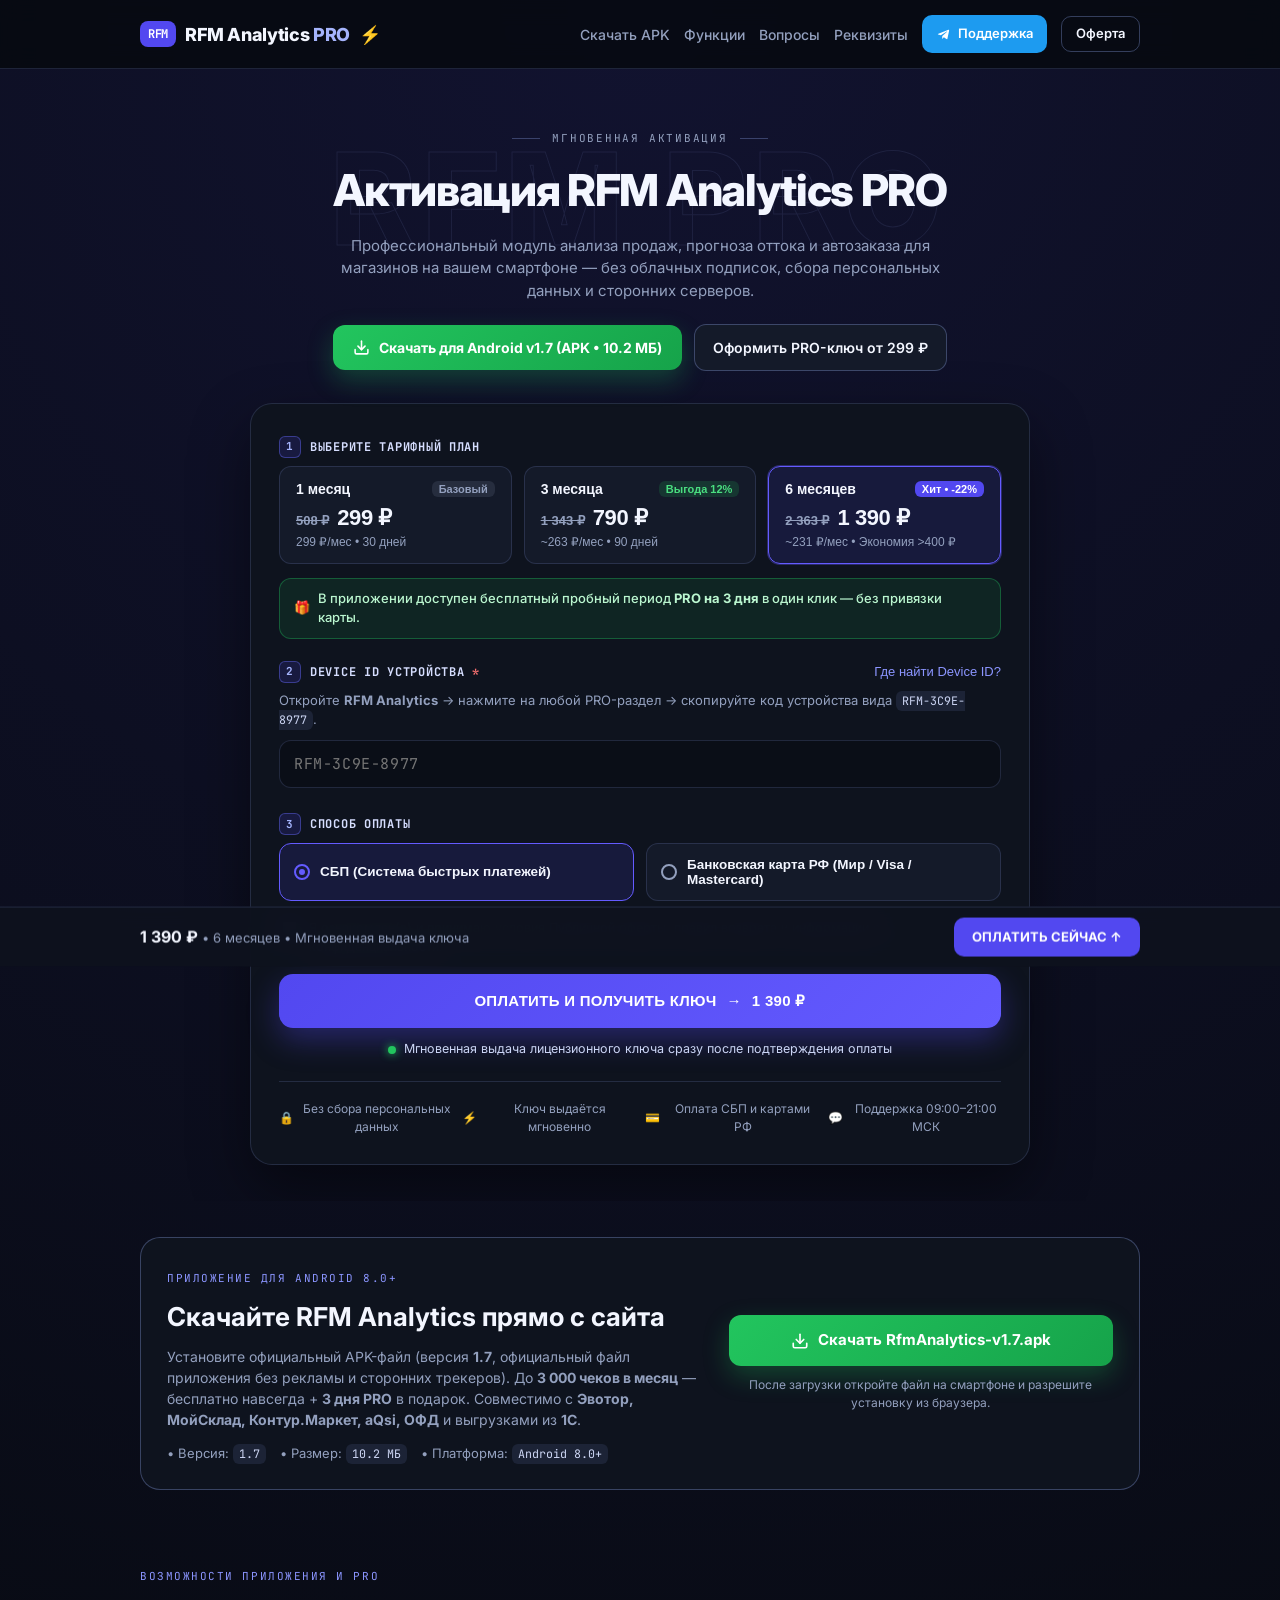
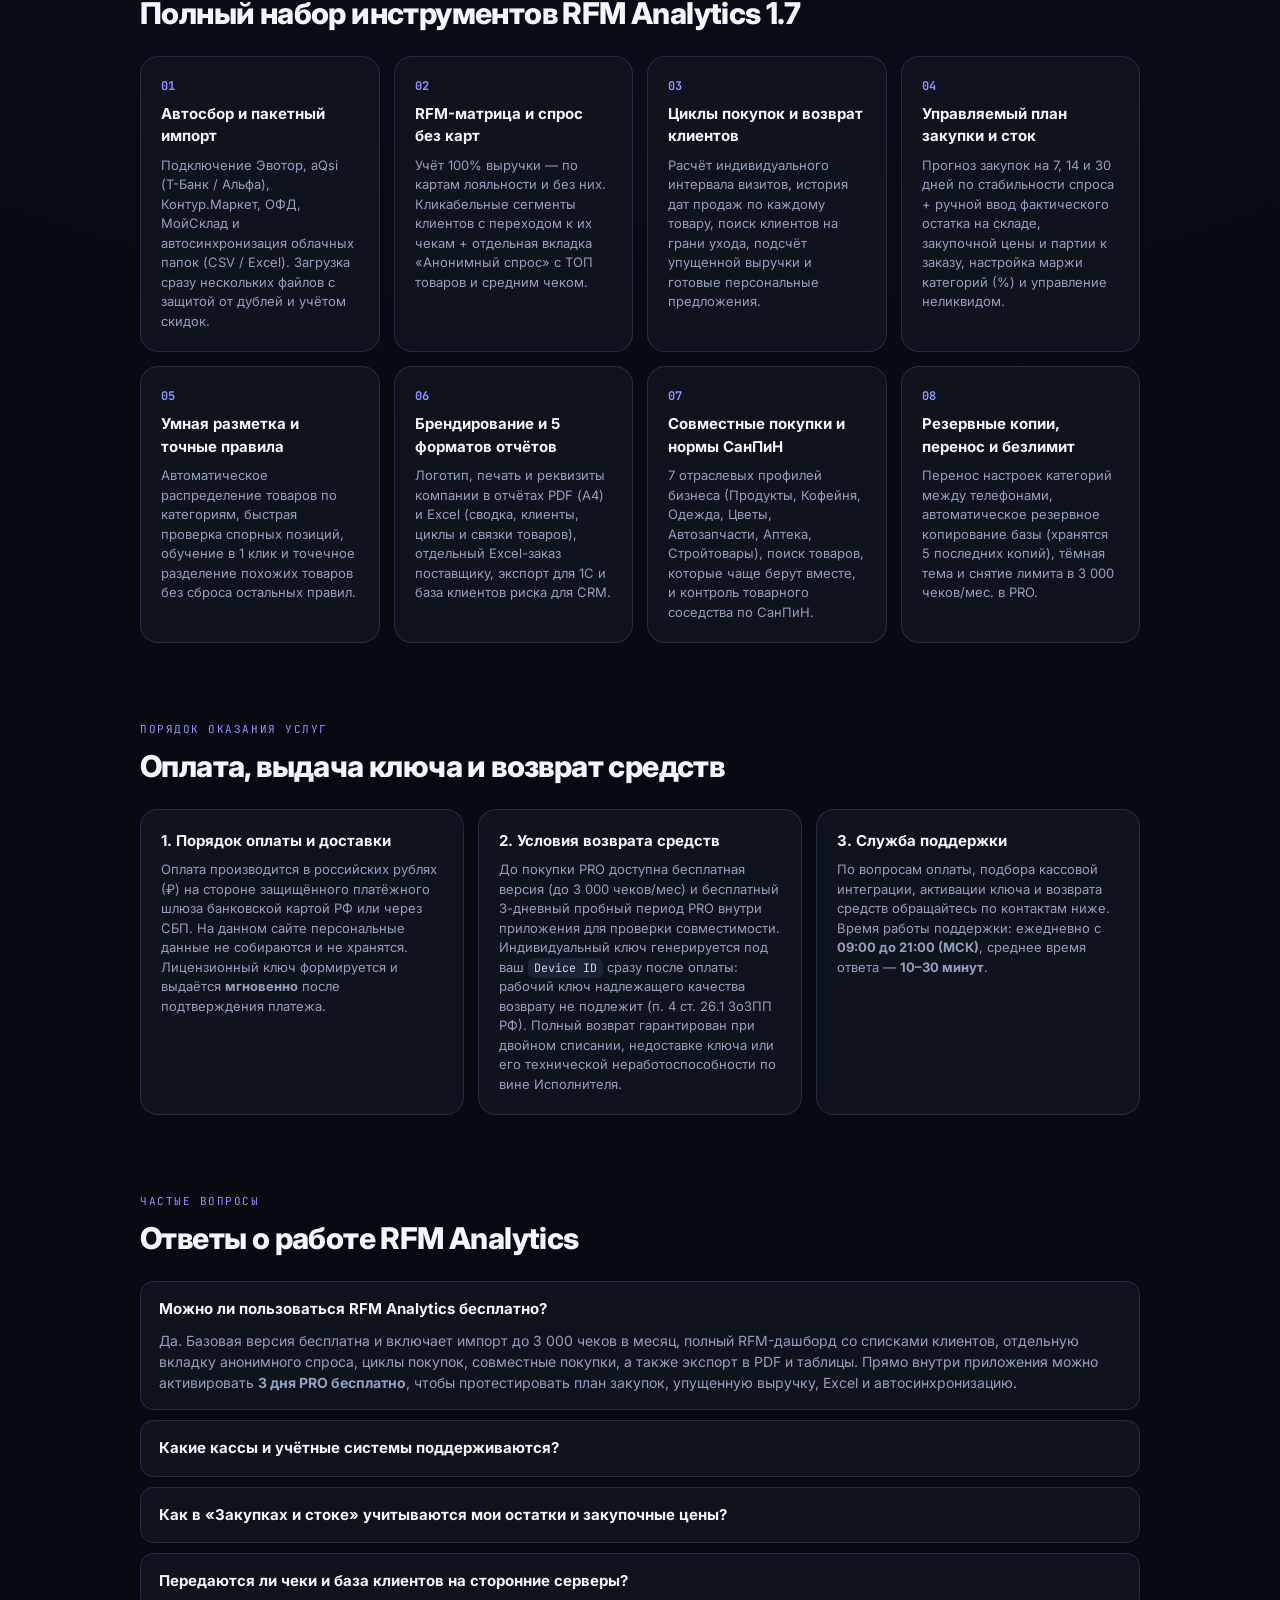
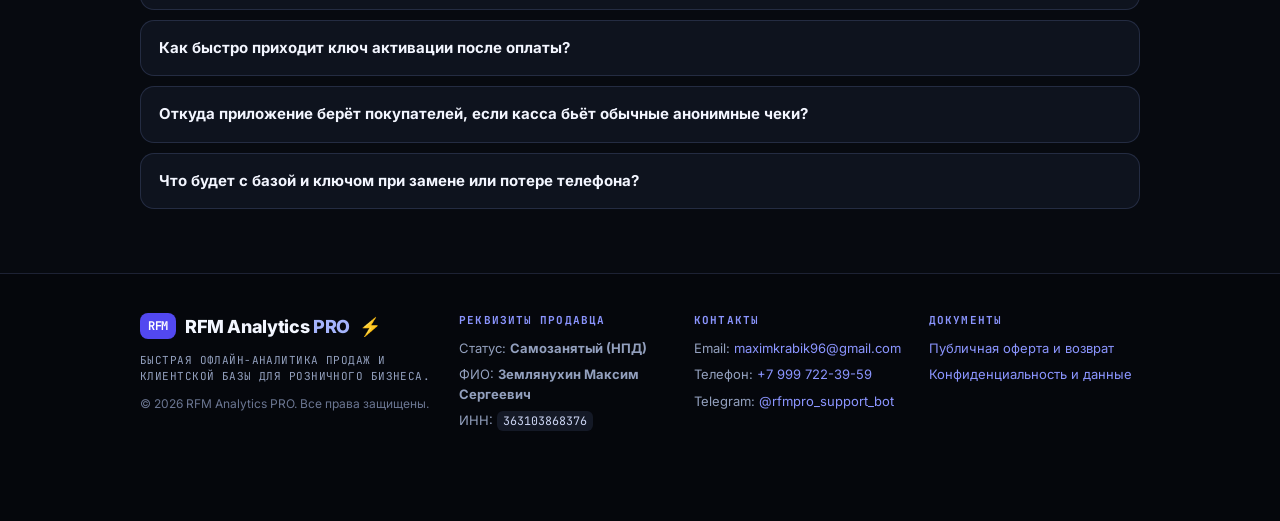
==== commit f7fcc040: "Simplify site copy for store owners, unify RFM Analytics branding, remove technical clutter" ====
--- a/index.html
+++ b/index.html
@@ -4,7 +4,7 @@
   <meta charset="UTF-8" />
   <meta name="viewport" content="width=device-width, initial-scale=1.0" />
   <title>RFM Analytics — Аналитика продаж, учёт и автозаказ для касс (Эвотор, МойСклад, 1С)</title>
-  <meta name="description" content="Скачать RFM Analytics v1.7 на Android бесплатно (до 3 000 чеков/мес + 3 дня PRO бесплатно): RFM-матрица, аналитика анонимного спроса, план автозаказа X/Y/Z с ручным вводом остатков и цен, расчёт упущенной выручки. Эвотор, МойСклад, Контур.Маркет, aQsi, ОФД и 1С." />
+  <meta name="description" content="Скачать RFM Analytics 1.7 на Android бесплатно (до 3 000 чеков/мес + 3 дня PRO бесплатно): RFM-матрица, аналитика анонимного спроса, план автозаказа с ручным вводом остатков и цен, расчёт упущенной выручки. Эвотор, МойСклад, Контур.Маркет, aQsi, ОФД и 1С." />
   <meta name="keywords" content="RFM анализ, аналитика продаж Android, автозаказ поставщикам, ABC XYZ анализ, учет остатков и закупок, Эвотор аналитика, МойСклад отчеты, Контур Маркет, aQsi касса, ОФД чеки, упущенная выручка, приложение для розничного магазина" />
   <meta name="robots" content="index, follow" />
   <meta name="google-site-verification" content="pWfbYv-F8W7Id_dpy9z2B5LiRByqvF4GBSKoa-mpiX4" />
@@ -13,13 +13,13 @@
   <meta property="og:type" content="website" />
   <meta property="og:locale" content="ru_RU" />
   <meta property="og:site_name" content="RFM Analytics PRO" />
-  <meta property="og:title" content="RFM Analytics v1.7 — Аналитика продаж и автозаказ для касс на Android" />
-  <meta property="og:description" content="Контроль 100% выручки, RFM и анонимный спрос, циклы R1/R2/R3, упущенная выручка, план закупки X/Y/Z с вводом остатков и закупочных цен. 3 дня PRO бесплатно внутри приложения." />
+  <meta property="og:title" content="RFM Analytics 1.7 — Аналитика продаж и автозаказ для касс на Android" />
+  <meta property="og:description" content="Контроль 100% выручки, RFM и анонимный спрос, циклы покупок, упущенная выручка, план закупки с вводом остатков и закупочных цен. 3 дня PRO бесплатно внутри приложения." />
   <meta property="og:url" content="https://rfmpro.ru/" />
   <meta property="og:image" content="https://rfmpro.ru/favicon.png" />
   <meta name="twitter:card" content="summary" />
-  <meta name="twitter:title" content="RFM Analytics v1.7 — Аналитика продаж и автозаказ для касс на Android" />
-  <meta name="twitter:description" content="Скачайте RFM Analytics v1.7 для Android бесплатно (до 3 000 чеков/мес + 3 дня PRO бесплатно)." />
+  <meta name="twitter:title" content="RFM Analytics 1.7 — Аналитика продаж и автозаказ для касс на Android" />
+  <meta name="twitter:description" content="Скачайте RFM Analytics 1.7 для Android бесплатно (до 3 000 чеков/мес + 3 дня PRO бесплатно)." />
   <meta name="twitter:image" content="https://rfmpro.ru/favicon.png" />
   <link rel="icon" href="/favicon.ico" sizes="any" />
   <link rel="icon" type="image/png" sizes="120x120" href="/favicon-120.png" />
@@ -42,7 +42,7 @@
         "url": "https://rfmpro.ru/",
         "downloadUrl": "https://rfmpro.ru/RfmAnalytics-v1.7.apk",
         "image": "https://rfmpro.ru/favicon.png",
-        "description": "Офлайн-приложение для аналитики продаж, RFM-матрицы и анонимного спроса, расчёта циклов R1/R2/R3, упущенной выручки и плана закупки X/Y/Z с ручным вводом остатков на складе и закупочных цен. Поддержка Эвотор, МойСклад, Контур.Маркет, aQsi, ОФД и пакетного импорта CSV/XLSX из 1С.",
+        "description": "Офлайн-приложение для аналитики продаж, RFM-матрицы и анонимного спроса, расчёта циклов покупок, упущенной выручки и плана закупки с ручным вводом остатков на складе и закупочных цен. Поддержка Эвотор, МойСклад, Контур.Маркет, aQsi, ОФД и пакетного импорта таблиц из 1С.",
         "offers": [
           {
             "@type": "Offer",
@@ -52,19 +52,19 @@
           },
           {
             "@type": "Offer",
-            "name": "Лицензия RfmAnalytics PRO — 1 месяц",
+            "name": "Лицензия RFM Analytics PRO — 1 месяц",
             "price": "299",
             "priceCurrency": "RUB"
           },
           {
             "@type": "Offer",
-            "name": "Лицензия RfmAnalytics PRO — 3 месяца",
+            "name": "Лицензия RFM Analytics PRO — 3 месяца",
             "price": "790",
             "priceCurrency": "RUB"
           },
           {
             "@type": "Offer",
-            "name": "Лицензия RfmAnalytics PRO — 6 месяцев",
+            "name": "Лицензия RFM Analytics PRO — 6 месяцев",
             "price": "1390",
             "priceCurrency": "RUB"
           }
@@ -78,7 +78,7 @@
             "name": "Можно ли пользоваться RFM Analytics бесплатно?",
             "acceptedAnswer": {
               "@type": "Answer",
-              "text": "Да. Базовая версия бесплатна навсегда и включает импорт до 3 000 чеков в месяц, полный RFM-дашборд со списками клиентов, отдельную вкладку анонимного спроса, циклы покупок, связи товаров и экспорт в PDF и CSV. Кроме того, прямо в приложении можно активировать 3 дня PRO бесплатно без привязки карты."
+              "text": "Да. Базовая версия бесплатна и включает импорт до 3 000 чеков в месяц, полный RFM-дашборд со списками клиентов, отдельную вкладку анонимного спроса, циклы покупок, совместные покупки, а также экспорт в PDF и таблицы. Прямо внутри приложения можно активировать 3 дня PRO бесплатно, чтобы протестировать план закупок, упущенную выручку, Excel и автосинхронизацию."
             }
           },
           {
@@ -86,7 +86,7 @@
             "name": "Какие кассы и учётные системы поддерживаются?",
             "acceptedAnswer": {
               "@type": "Answer",
-              "text": "Поддерживается прямое подключение к Эвотор (Сбер), МойСклад, Контур.Маркет, aQsi (Т-Банк / Альфа), ОФД/АТОЛ, автосинхронизация облачной папки с CSV и XLSX через WorkManager, а также пакетный выбор сразу нескольких файлов CSV, XLS и XLSX из 1С и любого личного кабинета ОФД."
+              "text": "В приложении есть прямые коннекторы к смарт-терминалам Эвотор (Сбер), МойСклад, Контур.Маркет, кассам aQsi (Т-Банк / Альфа), ОФД/АТОЛ, фоновая автосинхронизация облачной папки с таблицами по расписанию, а также пакетный импорт сразу нескольких таблиц CSV, XLS и XLSX из 1С и любого личного кабинета ОФД."
             }
           },
           {
@@ -126,7 +126,7 @@
     <div class="container header-inner">
       <a href="#top" class="brand">
         <span class="brand-badge">RFM</span>
-        <span class="brand-name">RfmAnalytics <span class="brand-pro">PRO</span></span>
+        <span class="brand-name">RFM Analytics <span class="brand-pro">PRO</span></span>
         <span class="brand-bolt" aria-hidden="true">⚡</span>
       </a>
 
@@ -152,10 +152,10 @@
           <div class="hero-bg-word" aria-hidden="true">RFM PRO</div>
           <div class="hero-kicker">
             <span class="kicker-line"></span>
-            <span>LICENSE IN SECONDS</span>
+            <span>МГНОВЕННАЯ АКТИВАЦИЯ</span>
             <span class="kicker-line"></span>
           </div>
-          <h1>Активация RfmAnalytics PRO</h1>
+          <h1>Активация RFM Analytics PRO</h1>
           <p class="hero-subtitle">
             Профессиональный модуль анализа продаж, прогноза оттока и автозаказа для магазинов на вашем смартфоне — без облачных подписок, сбора персональных данных и сторонних серверов.
           </p>
@@ -177,7 +177,7 @@
               <span>ВЫБЕРИТЕ ТАРИФНЫЙ ПЛАН</span>
             </div>
 
-            <div class="tariff-grid" role="radiogroup" aria-label="Тарифы RfmAnalytics PRO">
+            <div class="tariff-grid" role="radiogroup" aria-label="Тарифы RFM Analytics PRO">
               <button type="button" class="tariff-option" data-plan="pro_1m" data-price="299" data-days="30" data-title="1 месяц (30 дней)">
                 <div class="tariff-top">
                   <span class="tariff-name">1 месяц</span>
@@ -231,7 +231,7 @@
               <button type="button" id="openDeviceHelp" class="help-link">Где найти Device ID?</button>
             </div>
             <p class="step-hint">
-              Технический анонимный код приложения (не является персональными данными). Откройте <b>RfmAnalytics</b> → нажмите на любой PRO-раздел → скопируйте ID вида <code>RFM-3C9E-8977</code>.
+              Откройте <b>RFM Analytics</b> → нажмите на любой PRO-раздел → скопируйте код устройства вида <code>RFM-3C9E-8977</code>.
             </p>
             <input
               type="text"
@@ -318,15 +318,12 @@
             <span class="section-kicker">ПРИЛОЖЕНИЕ ДЛЯ ANDROID 8.0+</span>
             <h2>Скачайте RFM Analytics прямо с сайта</h2>
             <p class="download-desc">
-              Установите официальный APK-файл (версия <b>1.7</b>, чистая пользовательская сборка без рекламы и сторонних трекеров). До <b>3 000 чеков в месяц</b> — бесплатно навсегда + <b>3 дня PRO</b> в подарок. Совместимо с <b>Эвотор, МойСклад, Контур.Маркет, aQsi, ОФД</b> и выгрузками из <b>1С</b>.
+              Установите официальный APK-файл (версия <b>1.7</b>, официальный файл приложения без рекламы и сторонних трекеров). До <b>3 000 чеков в месяц</b> — бесплатно навсегда + <b>3 дня PRO</b> в подарок. Совместимо с <b>Эвотор, МойСклад, Контур.Маркет, aQsi, ОФД</b> и выгрузками из <b>1С</b>.
             </p>
             <div class="download-meta">
-              <span>• Версия: <code>v1.7 (build 3)</code></span>
+              <span>• Версия: <code>1.7</code></span>
               <span>• Размер: <code>10.2 МБ</code></span>
               <span>• Платформа: <code>Android 8.0+</code></span>
-            </div>
-            <div class="download-sha">
-              SHA-256: <code>38F6AC81BD7872868D4EE1B3B0790E6FB9B26585BF62D1D4838CA9800F9367CE</code>
             </div>
           </div>
           <div class="download-actions">
@@ -345,49 +342,49 @@
       <div class="container">
         <div class="section-head">
           <span class="section-kicker">ВОЗМОЖНОСТИ ПРИЛОЖЕНИЯ И PRO</span>
-          <h2>Полный набор инструментов RfmAnalytics v1.7</h2>
+          <h2>Полный набор инструментов RFM Analytics 1.7</h2>
         </div>
 
         <div class="features-grid">
           <article class="feature-card">
             <div class="feature-num">01</div>
             <h3>Автосбор и пакетный импорт</h3>
-            <p>Подключение Эвотор, aQsi (Т-Банк / Альфа), Контур.Маркет, ОФД, МойСклад API и автосинхронизация облачных папок (CSV / XLSX). Мультивыбор файлов с защитой от дублей и учётом скидок.</p>
+            <p>Подключение Эвотор, aQsi (Т-Банк / Альфа), Контур.Маркет, ОФД, МойСклад и автосинхронизация облачных папок (CSV / Excel). Загрузка сразу нескольких файлов с защитой от дублей и учётом скидок.</p>
           </article>
           <article class="feature-card">
             <div class="feature-num">02</div>
             <h3>RFM-матрица и спрос без карт</h3>
-            <p>Учёт 100% выручки (по картам и без). Кликабельные сегменты RFM со списками клиентов и переходом к их чекам + отдельная вкладка «Анонимный спрос» с ТОП товаров и средним чеком.</p>
+            <p>Учёт 100% выручки — по картам лояльности и без них. Кликабельные сегменты клиентов с переходом к их чекам + отдельная вкладка «Анонимный спрос» с ТОП товаров и средним чеком.</p>
           </article>
           <article class="feature-card">
             <div class="feature-num">03</div>
-            <h3>Циклы R1/R2/R3 и отток</h3>
-            <p>Индивидуальные интервалы покупок (IPI, CV, контроль обрыва цикла), история дат продаж по каждому товару, расчёт упущенной выручки (Z &gt; 1.5) и готовые персональные предложения.</p>
+            <h3>Циклы покупок и возврат клиентов</h3>
+            <p>Расчёт индивидуального интервала визитов, история дат продаж по каждому товару, поиск клиентов на грани ухода, подсчёт упущенной выручки и готовые персональные предложения.</p>
           </article>
           <article class="feature-card">
             <div class="feature-num">04</div>
             <h3>Управляемый план закупки и сток</h3>
-            <p>Прогноз на 7, 14 и 30 дней по группам X/Y/Z + ручной ввод фактического остатка на складе, точной закупочной цены, партии к заказу, настройка маржи категорий (%) и управление неликвидом.</p>
+            <p>Прогноз закупок на 7, 14 и 30 дней по стабильности спроса + ручной ввод фактического остатка на складе, закупочной цены и партии к заказу, настройка маржи категорий (%) и управление неликвидом.</p>
           </article>
           <article class="feature-card">
             <div class="feature-num">05</div>
-            <h3>ИИ-разметка и точные правила</h3>
-            <p>Автокатегоризация позиций, слайдер точности (&lt;50%, 50–85%), обучение в 1 клик и точечное разделение похожих товаров без перезаписи правил для всей группы.</p>
+            <h3>Умная разметка и точные правила</h3>
+            <p>Автоматическое распределение товаров по категориям, быстрая проверка спорных позиций, обучение в 1 клик и точечное разделение похожих товаров без сброса остальных правил.</p>
           </article>
           <article class="feature-card">
             <div class="feature-num">06</div>
-            <h3>Брендирование и 5 форматов</h3>
-            <p>Логотип, печать и реквизиты компании в отчётах PDF (А4) и Excel (.xlsx на 4 листа: Сводка, RFM, Циклы IPI/XYZ, Lift), отдельный Excel-заказ закупки, 1С CSV и CRM-выгрузка клиентов риска.</p>
+            <h3>Брендирование и 5 форматов отчётов</h3>
+            <p>Логотип, печать и реквизиты компании в отчётах PDF (А4) и Excel (сводка, клиенты, циклы и связки товаров), отдельный Excel-заказ поставщику, экспорт для 1С и база клиентов риска для CRM.</p>
           </article>
           <article class="feature-card">
             <div class="feature-num">07</div>
-            <h3>Связи Lift и нормы СанПиН</h3>
-            <p>7 отраслевых профилей бизнеса (Продукты, Кофейня, Одежда, Цветы, Автозапчасти, Аптека, Стройтовары), поиск совместных покупок и контроль товарного соседства по СанПиН.</p>
+            <h3>Совместные покупки и нормы СанПиН</h3>
+            <p>7 отраслевых профилей бизнеса (Продукты, Кофейня, Одежда, Цветы, Автозапчасти, Аптека, Стройтовары), поиск товаров, которые чаще берут вместе, и контроль товарного соседства по СанПиН.</p>
           </article>
           <article class="feature-card">
             <div class="feature-num">08</div>
-            <h3>Синхронизация, бэкапы и безлимит</h3>
-            <p>Обмен базой ИИ-правил (<code>.rfmrules</code>), резервное копирование базы (<code>.rfmbackup</code>) с ротацией 5 копий, тёмная тема и снятие лимита в 3 000 чеков/мес. в PRO.</p>
+            <h3>Резервные копии, перенос и безлимит</h3>
+            <p>Перенос настроек категорий между телефонами, автоматическое резервное копирование базы (хранятся 5 последних копий), тёмная тема и снятие лимита в 3 000 чеков/мес. в PRO.</p>
           </article>
         </div>
       </div>
@@ -406,7 +403,7 @@
             <h3>1. Порядок оплаты и доставки</h3>
             <p>
               Оплата производится в российских рублях (₽) на стороне защищённого платёжного шлюза банковской картой РФ или через СБП.
-              На данном сайте персональные данные не собираются и не хранятся. Лицензионный ключ формата <code>RFMPRO.&lt;DEVICE_ID&gt;.&lt;СРОК&gt;.&lt;ПОДПИСЬ&gt;</code> формируется и выдаётся <b>мгновенно</b> после подтверждения платежа.
+              На данном сайте персональные данные не собираются и не хранятся. Лицензионный ключ формируется и выдаётся <b>мгновенно</b> после подтверждения платежа.
             </p>
           </div>
           <div class="term-card">
@@ -437,11 +434,11 @@
         <div class="faq-list">
           <details class="faq-item" open>
             <summary>Можно ли пользоваться RFM Analytics бесплатно?</summary>
-            <p>Да. Базовая версия бесплатна и включает импорт до 3 000 чеков в месяц, полный RFM-дашборд со списками клиентов, отдельную вкладку анонимного спроса, циклы R1/R2/R3, связи товаров (Lift), а также экспорт PDF и CSV. Прямо внутри приложения можно активировать <b>3 дня PRO бесплатно</b>, чтобы протестировать план закупок, упущенную выручку, Excel и автосинхронизацию.</p>
+            <p>Да. Базовая версия бесплатна и включает импорт до 3 000 чеков в месяц, полный RFM-дашборд со списками клиентов, отдельную вкладку анонимного спроса, циклы покупок, совместные покупки, а также экспорт в PDF и таблицы. Прямо внутри приложения можно активировать <b>3 дня PRO бесплатно</b>, чтобы протестировать план закупок, упущенную выручку, Excel и автосинхронизацию.</p>
           </details>
           <details class="faq-item">
             <summary>Какие кассы и учётные системы поддерживаются?</summary>
-            <p>В приложении есть прямые коннекторы к смарт-терминалам Эвотор (Сбер), МойСклад, Контур.Маркет, кассам aQsi (Т-Банк / Альфа), ОФД/АТОЛ, фоновая автосинхронизация папки с CSV и XLSX через WorkManager, а также пакетный импорт сразу нескольких таблиц CSV, XLS и XLSX из 1С и любого личного кабинета ОФД.</p>
+            <p>В приложении есть прямые коннекторы к смарт-терминалам Эвотор (Сбер), МойСклад, Контур.Маркет, кассам aQsi (Т-Банк / Альфа), ОФД/АТОЛ, фоновая автосинхронизация облачной папки с таблицами по расписанию, а также пакетный импорт сразу нескольких таблиц CSV, XLS и XLSX из 1С и любого личного кабинета ОФД.</p>
           </details>
           <details class="faq-item">
             <summary>Как в «Закупках и стоке» учитываются мои остатки и закупочные цены?</summary>
@@ -461,7 +458,7 @@
           </details>
           <details class="faq-item">
             <summary>Что будет с базой и ключом при замене или потере телефона?</summary>
-            <p>Базу данных можно в любой момент сохранить и перенести файлом резервной копии (.rfmbackup) на своё устройство или личный облачный диск. При смене телефона напишите в поддержку @rfmpro_support_bot и укажите прежний заказ — мы бесплатно перевыпустим действующую лицензию на новый Device ID.</p>
+            <p>Базу данных можно в любой момент сохранить файлом резервной копии на телефон или личный облачный диск. При смене телефона напишите в поддержку @rfmpro_support_bot и укажите прежний заказ — мы бесплатно перевыпустим действующую лицензию на новый Device ID.</p>
           </details>
         </div>
       </div>
@@ -475,11 +472,11 @@
         <div class="footer-brand">
           <div class="brand">
             <span class="brand-badge">RFM</span>
-            <span class="brand-name">RfmAnalytics <span class="brand-pro">PRO</span></span>
+            <span class="brand-name">RFM Analytics <span class="brand-pro">PRO</span></span>
             <span class="brand-bolt" aria-hidden="true">⚡</span>
           </div>
           <p class="footer-slogan">БЫСТРАЯ ОФЛАЙН-АНАЛИТИКА ПРОДАЖ И КЛИЕНТСКОЙ БАЗЫ ДЛЯ РОЗНИЧНОГО БИЗНЕСА.</p>
-          <p class="footer-copy">© 2026 RfmAnalytics PRO. Все права защищены.</p>
+          <p class="footer-copy">© 2026 RFM Analytics PRO. Все права защищены.</p>
         </div>
 
         <div class="footer-col">
@@ -504,8 +501,7 @@
           <div class="footer-title">ДОКУМЕНТЫ</div>
           <ul class="footer-list">
             <li><a href="oferta.html">Публичная оферта и возврат</a></li>
-            <li><a href="privacy.html">Конфиденциальность (без сбора ПДн)</a></li>
-            <li><a href="https://telegra.ph/Publichnaya-oferta-RfmAnalytics-PRO-11-14-2" target="_blank" rel="noopener">Копия оферты на Telegraph ↗</a></li>
+            <li><a href="privacy.html">Конфиденциальность и данные</a></li>
           </ul>
         </div>
       </div>
@@ -548,14 +544,14 @@
         <button type="button" class="modal-close" data-close-modal="checkoutModal" aria-label="Закрыть">✕</button>
       </div>
       <div class="summary-box">
-        <div class="summary-row"><span>Продукт</span><strong>Лицензия RfmAnalytics PRO</strong></div>
+        <div class="summary-row"><span>Продукт</span><strong>Лицензия RFM Analytics PRO</strong></div>
         <div class="summary-row"><span>Тариф</span><strong id="modalPlan">6 месяцев (180 дней)</strong></div>
         <div class="summary-row"><span>Device ID</span><code id="modalDevice">RFM-XXXX-YYYY</code></div>
         <div class="summary-row"><span>Способ оплаты</span><strong id="modalMethod">СБП</strong></div>
         <div class="summary-row total-row"><span>Итого к оплате</span><strong id="modalAmount">1 390 ₽</strong></div>
       </div>
       <p id="checkoutNote" class="modal-note">
-        Заказ сформирован без сохранения персональных данных на сайте. После оплаты через ЮKassa (СБП или карта) страница автоматически вернётся на сайт и покажет готовый лицензионный ключ.
+        После оплаты через ЮKassa (СБП или карта) страница автоматически вернётся на сайт и покажет готовый лицензионный ключ.
       </p>
       <a id="checkoutActionLink" href="#" target="_self" class="btn-modal-primary">Перейти к оплате в ЮKassa</a>
       <a id="checkoutSupportLink" href="https://t.me/rfmpro_support_bot" target="_blank" rel="noopener" class="btn-outline-sm" style="display:flex;justify-content:center;width:100%;margin-top:10px;text-align:center;">Оплатить или задать вопрос в Telegram (@rfmpro_support_bot)</a>
@@ -597,6 +593,6 @@
     </div>
   </div>
 
-  <script src="app.js?v=3"></script>
+  <script src="app.js?v=4"></script>
 </body>
 </html>
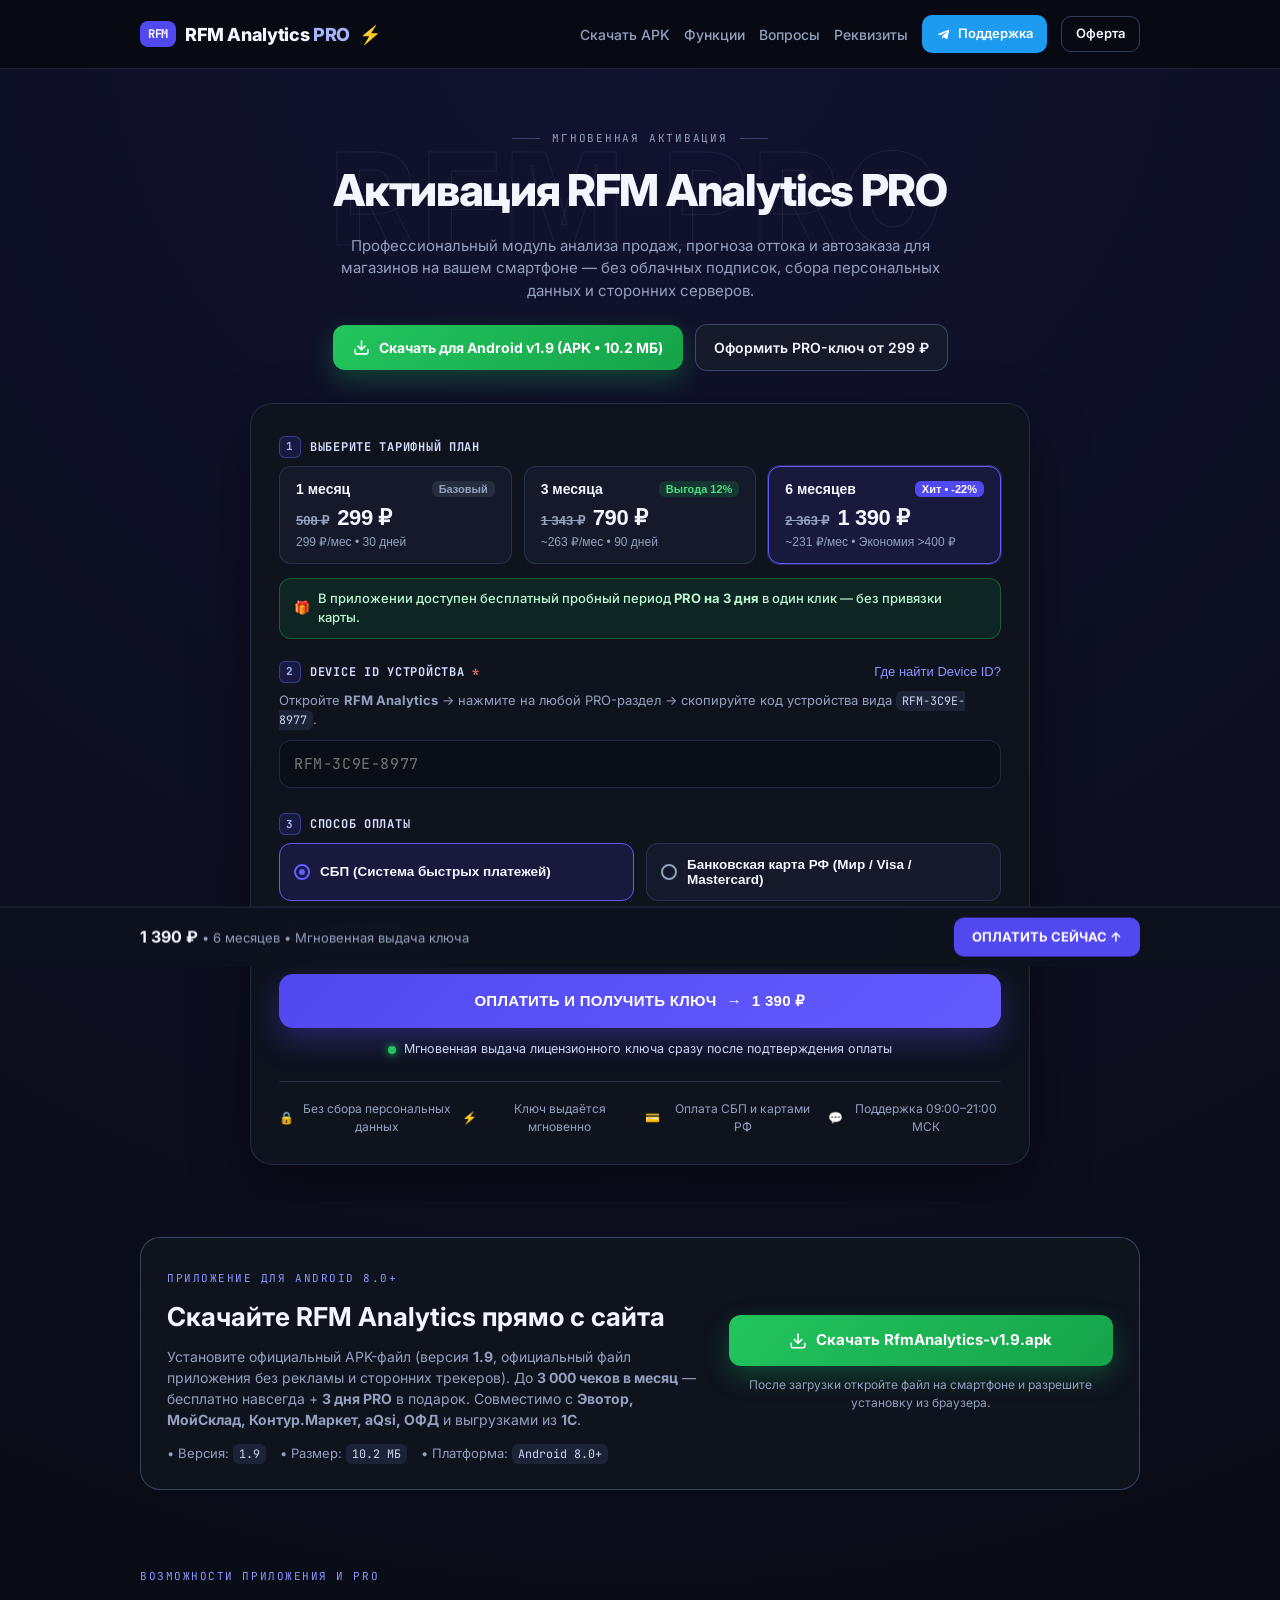
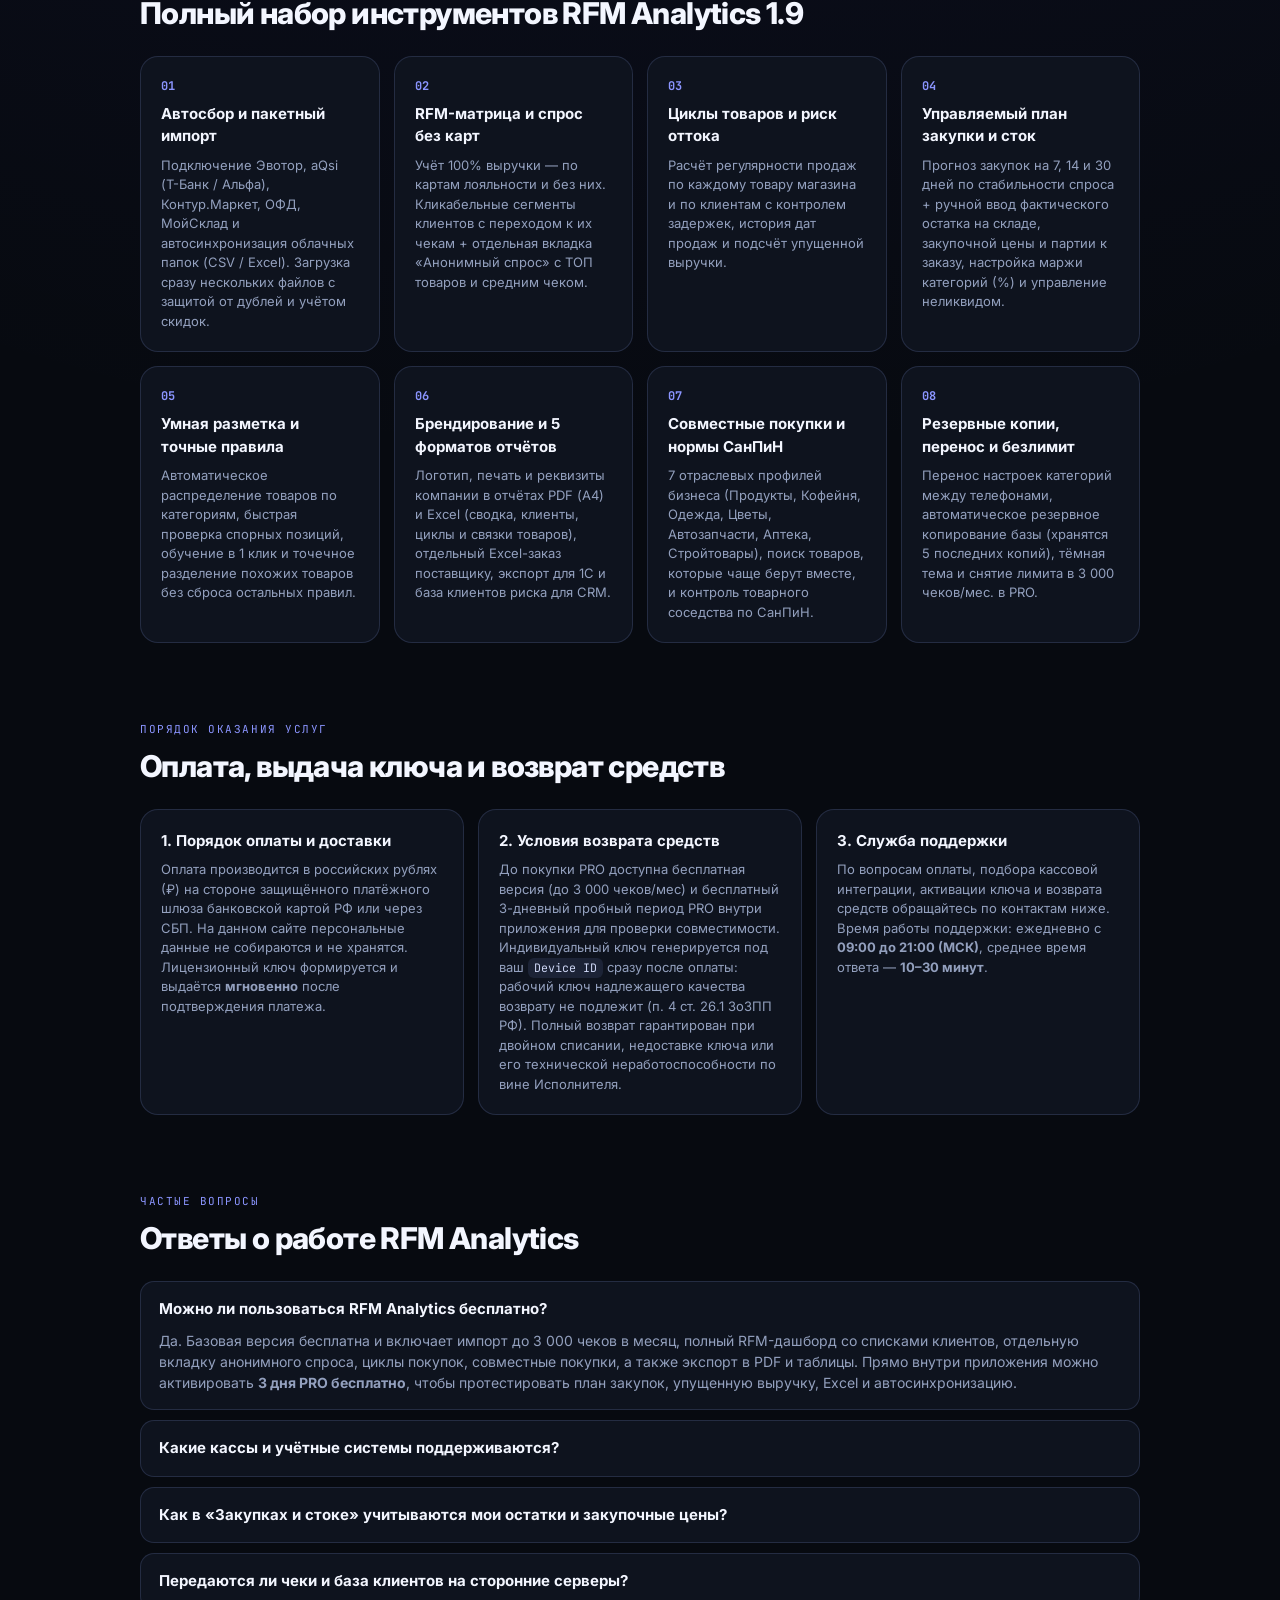
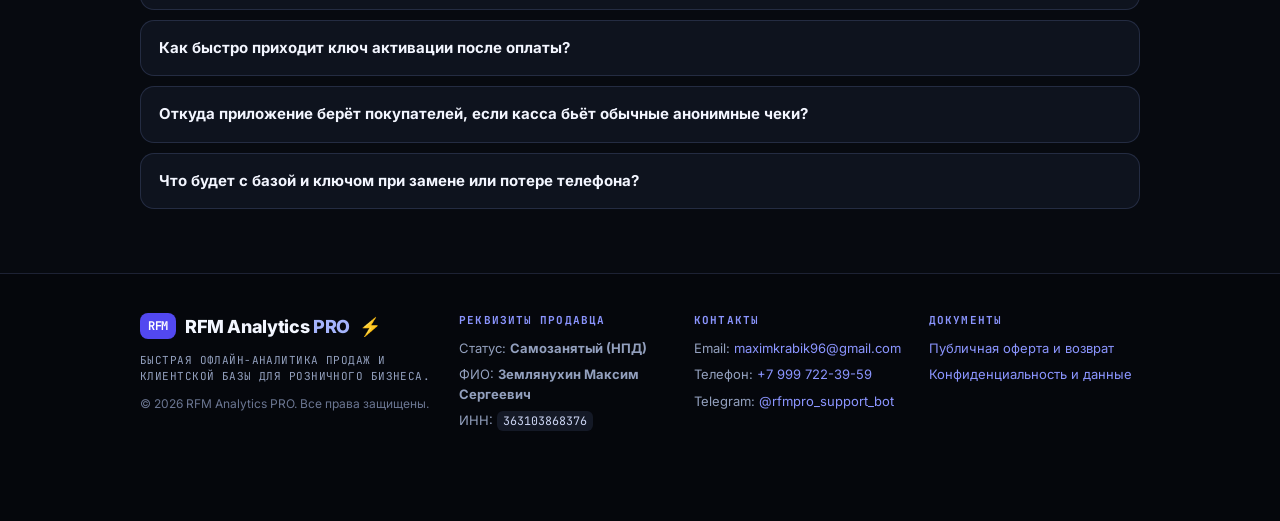
==== commit 00f1a173: "Release v1.9 (build 9): update APK, store-wide cycles, remove SHA-256" ====
--- a/index.html
+++ b/index.html
@@ -4,7 +4,7 @@
   <meta charset="UTF-8" />
   <meta name="viewport" content="width=device-width, initial-scale=1.0" />
   <title>RFM Analytics — Аналитика продаж, учёт и автозаказ для касс (Эвотор, МойСклад, 1С)</title>
-  <meta name="description" content="Скачать RFM Analytics 1.7 на Android бесплатно (до 3 000 чеков/мес + 3 дня PRO бесплатно): RFM-матрица, аналитика анонимного спроса, план автозаказа с ручным вводом остатков и цен, расчёт упущенной выручки. Эвотор, МойСклад, Контур.Маркет, aQsi, ОФД и 1С." />
+  <meta name="description" content="Скачать RFM Analytics 1.9 на Android бесплатно (до 3 000 чеков/мес + 3 дня PRO бесплатно): RFM-матрица, аналитика анонимного спроса, план автозаказа с ручным вводом остатков и цен, расчёт упущенной выручки. Эвотор, МойСклад, Контур.Маркет, aQsi, ОФД и 1С." />
   <meta name="keywords" content="RFM анализ, аналитика продаж Android, автозаказ поставщикам, ABC XYZ анализ, учет остатков и закупок, Эвотор аналитика, МойСклад отчеты, Контур Маркет, aQsi касса, ОФД чеки, упущенная выручка, приложение для розничного магазина" />
   <meta name="robots" content="index, follow" />
   <meta name="google-site-verification" content="pWfbYv-F8W7Id_dpy9z2B5LiRByqvF4GBSKoa-mpiX4" />
@@ -13,13 +13,13 @@
   <meta property="og:type" content="website" />
   <meta property="og:locale" content="ru_RU" />
   <meta property="og:site_name" content="RFM Analytics PRO" />
-  <meta property="og:title" content="RFM Analytics 1.7 — Аналитика продаж и автозаказ для касс на Android" />
+  <meta property="og:title" content="RFM Analytics 1.9 — Аналитика продаж и автозаказ для касс на Android" />
   <meta property="og:description" content="Контроль 100% выручки, RFM и анонимный спрос, циклы покупок, упущенная выручка, план закупки с вводом остатков и закупочных цен. 3 дня PRO бесплатно внутри приложения." />
   <meta property="og:url" content="https://rfmpro.ru/" />
   <meta property="og:image" content="https://rfmpro.ru/favicon.png" />
   <meta name="twitter:card" content="summary" />
-  <meta name="twitter:title" content="RFM Analytics 1.7 — Аналитика продаж и автозаказ для касс на Android" />
-  <meta name="twitter:description" content="Скачайте RFM Analytics 1.7 для Android бесплатно (до 3 000 чеков/мес + 3 дня PRO бесплатно)." />
+  <meta name="twitter:title" content="RFM Analytics 1.9 — Аналитика продаж и автозаказ для касс на Android" />
+  <meta name="twitter:description" content="Скачайте RFM Analytics 1.9 для Android бесплатно (до 3 000 чеков/мес + 3 дня PRO бесплатно)." />
   <meta name="twitter:image" content="https://rfmpro.ru/favicon.png" />
   <link rel="icon" href="/favicon.ico" sizes="any" />
   <link rel="icon" type="image/png" sizes="120x120" href="/favicon-120.png" />
@@ -38,9 +38,9 @@
         "name": "RFM Analytics",
         "operatingSystem": "Android 8.0+",
         "applicationCategory": "BusinessApplication",
-        "softwareVersion": "1.7",
+        "softwareVersion": "1.9",
         "url": "https://rfmpro.ru/",
-        "downloadUrl": "https://rfmpro.ru/RfmAnalytics-v1.7.apk",
+        "downloadUrl": "https://rfmpro.ru/RfmAnalytics-v1.9.apk",
         "image": "https://rfmpro.ru/favicon.png",
         "description": "Офлайн-приложение для аналитики продаж, RFM-матрицы и анонимного спроса, расчёта циклов покупок, упущенной выручки и плана закупки с ручным вводом остатков на складе и закупочных цен. Поддержка Эвотор, МойСклад, Контур.Маркет, aQsi, ОФД и пакетного импорта таблиц из 1С.",
         "offers": [
@@ -160,9 +160,9 @@
             Профессиональный модуль анализа продаж, прогноза оттока и автозаказа для магазинов на вашем смартфоне — без облачных подписок, сбора персональных данных и сторонних серверов.
           </p>
           <div class="hero-cta-row">
-            <a href="RfmAnalytics-v1.7.apk" download="RfmAnalytics-v1.7.apk" class="btn-download">
+            <a href="RfmAnalytics-v1.9.apk" download="RfmAnalytics-v1.9.apk" class="btn-download">
               <svg width="17" height="17" viewBox="0 0 24 24" fill="none" stroke="currentColor" stroke-width="2.2" stroke-linecap="round" stroke-linejoin="round" aria-hidden="true"><path d="M21 15v4a2 2 0 0 1-2 2H5a2 2 0 0 1-2-2v-4"/><polyline points="7 10 12 15 17 10"/><line x1="12" y1="15" x2="12" y2="3"/></svg>
-              Скачать для Android v1.7 (APK • 10.2 МБ)
+              Скачать для Android v1.9 (APK • 10.2 МБ)
             </a>
             <a href="#orderForm" class="btn-secondary-hero">Оформить PRO-ключ от 299 ₽</a>
           </div>
@@ -318,18 +318,18 @@
             <span class="section-kicker">ПРИЛОЖЕНИЕ ДЛЯ ANDROID 8.0+</span>
             <h2>Скачайте RFM Analytics прямо с сайта</h2>
             <p class="download-desc">
-              Установите официальный APK-файл (версия <b>1.7</b>, официальный файл приложения без рекламы и сторонних трекеров). До <b>3 000 чеков в месяц</b> — бесплатно навсегда + <b>3 дня PRO</b> в подарок. Совместимо с <b>Эвотор, МойСклад, Контур.Маркет, aQsi, ОФД</b> и выгрузками из <b>1С</b>.
+              Установите официальный APK-файл (версия <b>1.9</b>, официальный файл приложения без рекламы и сторонних трекеров). До <b>3 000 чеков в месяц</b> — бесплатно навсегда + <b>3 дня PRO</b> в подарок. Совместимо с <b>Эвотор, МойСклад, Контур.Маркет, aQsi, ОФД</b> и выгрузками из <b>1С</b>.
             </p>
             <div class="download-meta">
-              <span>• Версия: <code>1.7</code></span>
+              <span>• Версия: <code>1.9</code></span>
               <span>• Размер: <code>10.2 МБ</code></span>
               <span>• Платформа: <code>Android 8.0+</code></span>
             </div>
           </div>
           <div class="download-actions">
-            <a href="RfmAnalytics-v1.7.apk" download="RfmAnalytics-v1.7.apk" class="btn-download btn-download-lg">
+            <a href="RfmAnalytics-v1.9.apk" download="RfmAnalytics-v1.9.apk" class="btn-download btn-download-lg">
               <svg width="18" height="18" viewBox="0 0 24 24" fill="none" stroke="currentColor" stroke-width="2.2" stroke-linecap="round" stroke-linejoin="round" aria-hidden="true"><path d="M21 15v4a2 2 0 0 1-2 2H5a2 2 0 0 1-2-2v-4"/><polyline points="7 10 12 15 17 10"/><line x1="12" y1="15" x2="12" y2="3"/></svg>
-              Скачать RfmAnalytics-v1.7.apk
+              Скачать RfmAnalytics-v1.9.apk
             </a>
             <p class="download-hint">После загрузки откройте файл на смартфоне и разрешите установку из браузера.</p>
           </div>
@@ -342,7 +342,7 @@
       <div class="container">
         <div class="section-head">
           <span class="section-kicker">ВОЗМОЖНОСТИ ПРИЛОЖЕНИЯ И PRO</span>
-          <h2>Полный набор инструментов RFM Analytics 1.7</h2>
+          <h2>Полный набор инструментов RFM Analytics 1.9</h2>
         </div>
 
         <div class="features-grid">
@@ -358,8 +358,8 @@
           </article>
           <article class="feature-card">
             <div class="feature-num">03</div>
-            <h3>Циклы покупок и возврат клиентов</h3>
-            <p>Расчёт индивидуального интервала визитов, история дат продаж по каждому товару, поиск клиентов на грани ухода, подсчёт упущенной выручки и готовые персональные предложения.</p>
+            <h3>Циклы товаров и риск оттока</h3>
+            <p>Расчёт регулярности продаж по каждому товару магазина и по клиентам с контролем задержек, история дат продаж и подсчёт упущенной выручки.</p>
           </article>
           <article class="feature-card">
             <div class="feature-num">04</div>
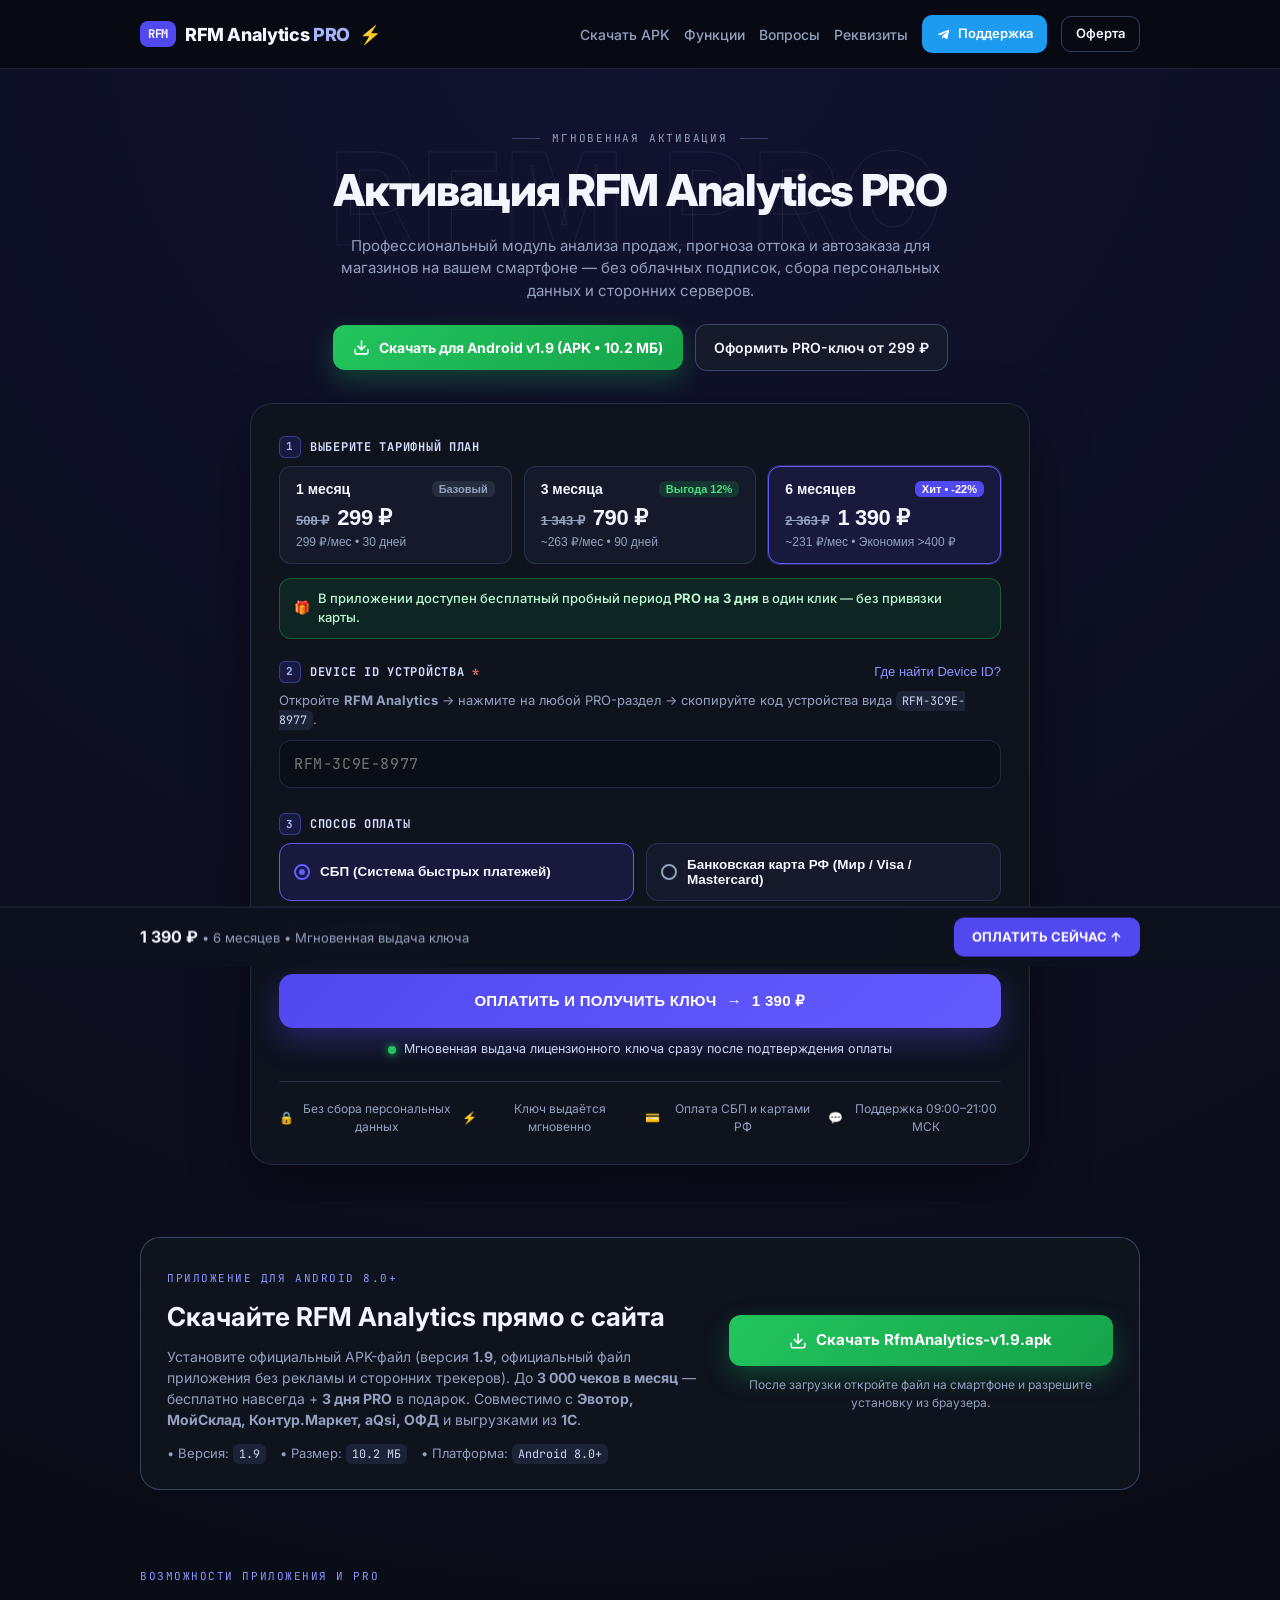
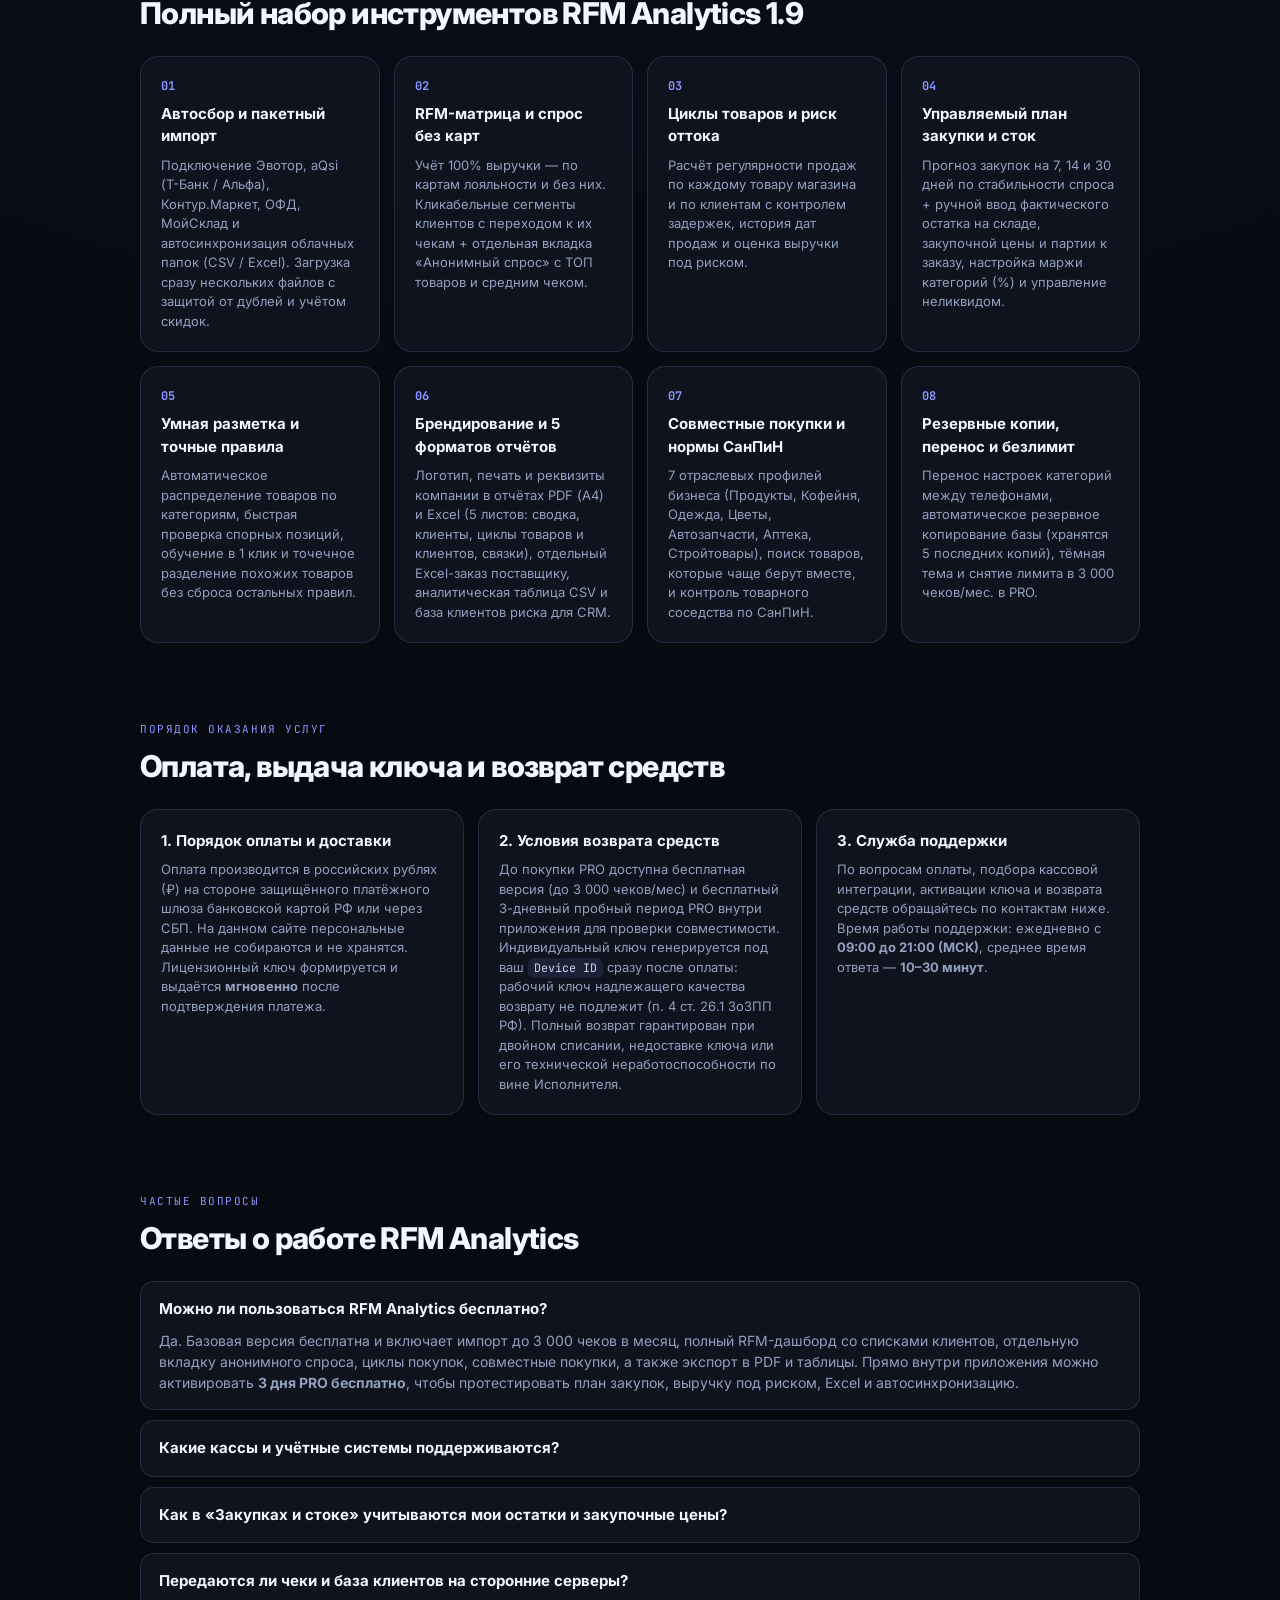
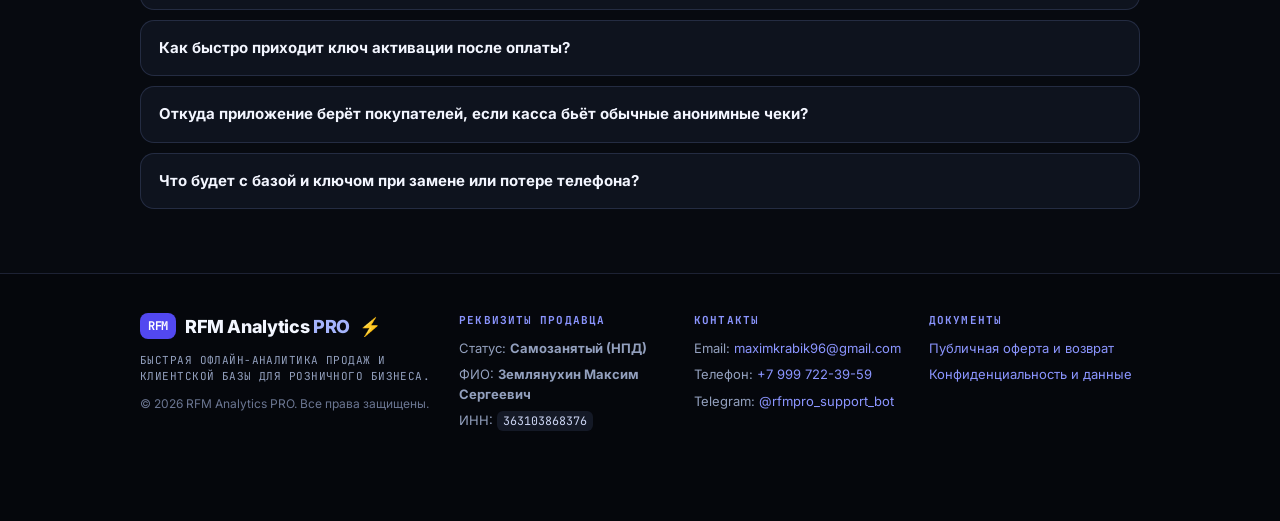
==== commit 4dcdfbfb: "Update v1.9 APK (11 audit fixes) and sync card 06 / risk revenue copy" ====
--- a/index.html
+++ b/index.html
@@ -78,7 +78,7 @@
             "name": "Можно ли пользоваться RFM Analytics бесплатно?",
             "acceptedAnswer": {
               "@type": "Answer",
-              "text": "Да. Базовая версия бесплатна и включает импорт до 3 000 чеков в месяц, полный RFM-дашборд со списками клиентов, отдельную вкладку анонимного спроса, циклы покупок, совместные покупки, а также экспорт в PDF и таблицы. Прямо внутри приложения можно активировать 3 дня PRO бесплатно, чтобы протестировать план закупок, упущенную выручку, Excel и автосинхронизацию."
+              "text": "Да. Базовая версия бесплатна и включает импорт до 3 000 чеков в месяц, полный RFM-дашборд со списками клиентов, отдельную вкладку анонимного спроса, циклы покупок, совместные покупки, а также экспорт в PDF и таблицы. Прямо внутри приложения можно активировать 3 дня PRO бесплатно, чтобы протестировать план закупок, выручку под риском, Excel и автосинхронизацию."
             }
           },
           {
@@ -359,7 +359,7 @@
           <article class="feature-card">
             <div class="feature-num">03</div>
             <h3>Циклы товаров и риск оттока</h3>
-            <p>Расчёт регулярности продаж по каждому товару магазина и по клиентам с контролем задержек, история дат продаж и подсчёт упущенной выручки.</p>
+            <p>Расчёт регулярности продаж по каждому товару магазина и по клиентам с контролем задержек, история дат продаж и оценка выручки под риском.</p>
           </article>
           <article class="feature-card">
             <div class="feature-num">04</div>
@@ -374,7 +374,7 @@
           <article class="feature-card">
             <div class="feature-num">06</div>
             <h3>Брендирование и 5 форматов отчётов</h3>
-            <p>Логотип, печать и реквизиты компании в отчётах PDF (А4) и Excel (сводка, клиенты, циклы и связки товаров), отдельный Excel-заказ поставщику, экспорт для 1С и база клиентов риска для CRM.</p>
+            <p>Логотип, печать и реквизиты компании в отчётах PDF (А4) и Excel (5 листов: сводка, клиенты, циклы товаров и клиентов, связки), отдельный Excel-заказ поставщику, аналитическая таблица CSV и база клиентов риска для CRM.</p>
           </article>
           <article class="feature-card">
             <div class="feature-num">07</div>
@@ -434,7 +434,7 @@
         <div class="faq-list">
           <details class="faq-item" open>
             <summary>Можно ли пользоваться RFM Analytics бесплатно?</summary>
-            <p>Да. Базовая версия бесплатна и включает импорт до 3 000 чеков в месяц, полный RFM-дашборд со списками клиентов, отдельную вкладку анонимного спроса, циклы покупок, совместные покупки, а также экспорт в PDF и таблицы. Прямо внутри приложения можно активировать <b>3 дня PRO бесплатно</b>, чтобы протестировать план закупок, упущенную выручку, Excel и автосинхронизацию.</p>
+            <p>Да. Базовая версия бесплатна и включает импорт до 3 000 чеков в месяц, полный RFM-дашборд со списками клиентов, отдельную вкладку анонимного спроса, циклы покупок, совместные покупки, а также экспорт в PDF и таблицы. Прямо внутри приложения можно активировать <b>3 дня PRO бесплатно</b>, чтобы протестировать план закупок, выручку под риском, Excel и автосинхронизацию.</p>
           </details>
           <details class="faq-item">
             <summary>Какие кассы и учётные системы поддерживаются?</summary>
@@ -528,7 +528,7 @@
       </div>
       <ol class="modal-steps">
         <li>Откройте приложение <b>RFM Analytics</b> на вашем Android-смартфоне.</li>
-        <li>Нажмите на любой раздел со значком <b>★ PRO</b> (например, «Упущенная выручка» или «Интеграции и кассы»).</li>
+        <li>Нажмите на любой раздел со значком <b>★ PRO</b> (например, «Выручка под риском» или «Интеграции и кассы»).</li>
         <li>Пролистайте окно до карточки <b>«Ваш ID устройства»</b> (выглядит как <code>RFM-3C9E-8977</code>) и нажмите кнопку <b>«Скопировать»</b>.</li>
         <li>Вставьте скопированный код в поле <b>Device ID</b> на этой странице.</li>
       </ol>
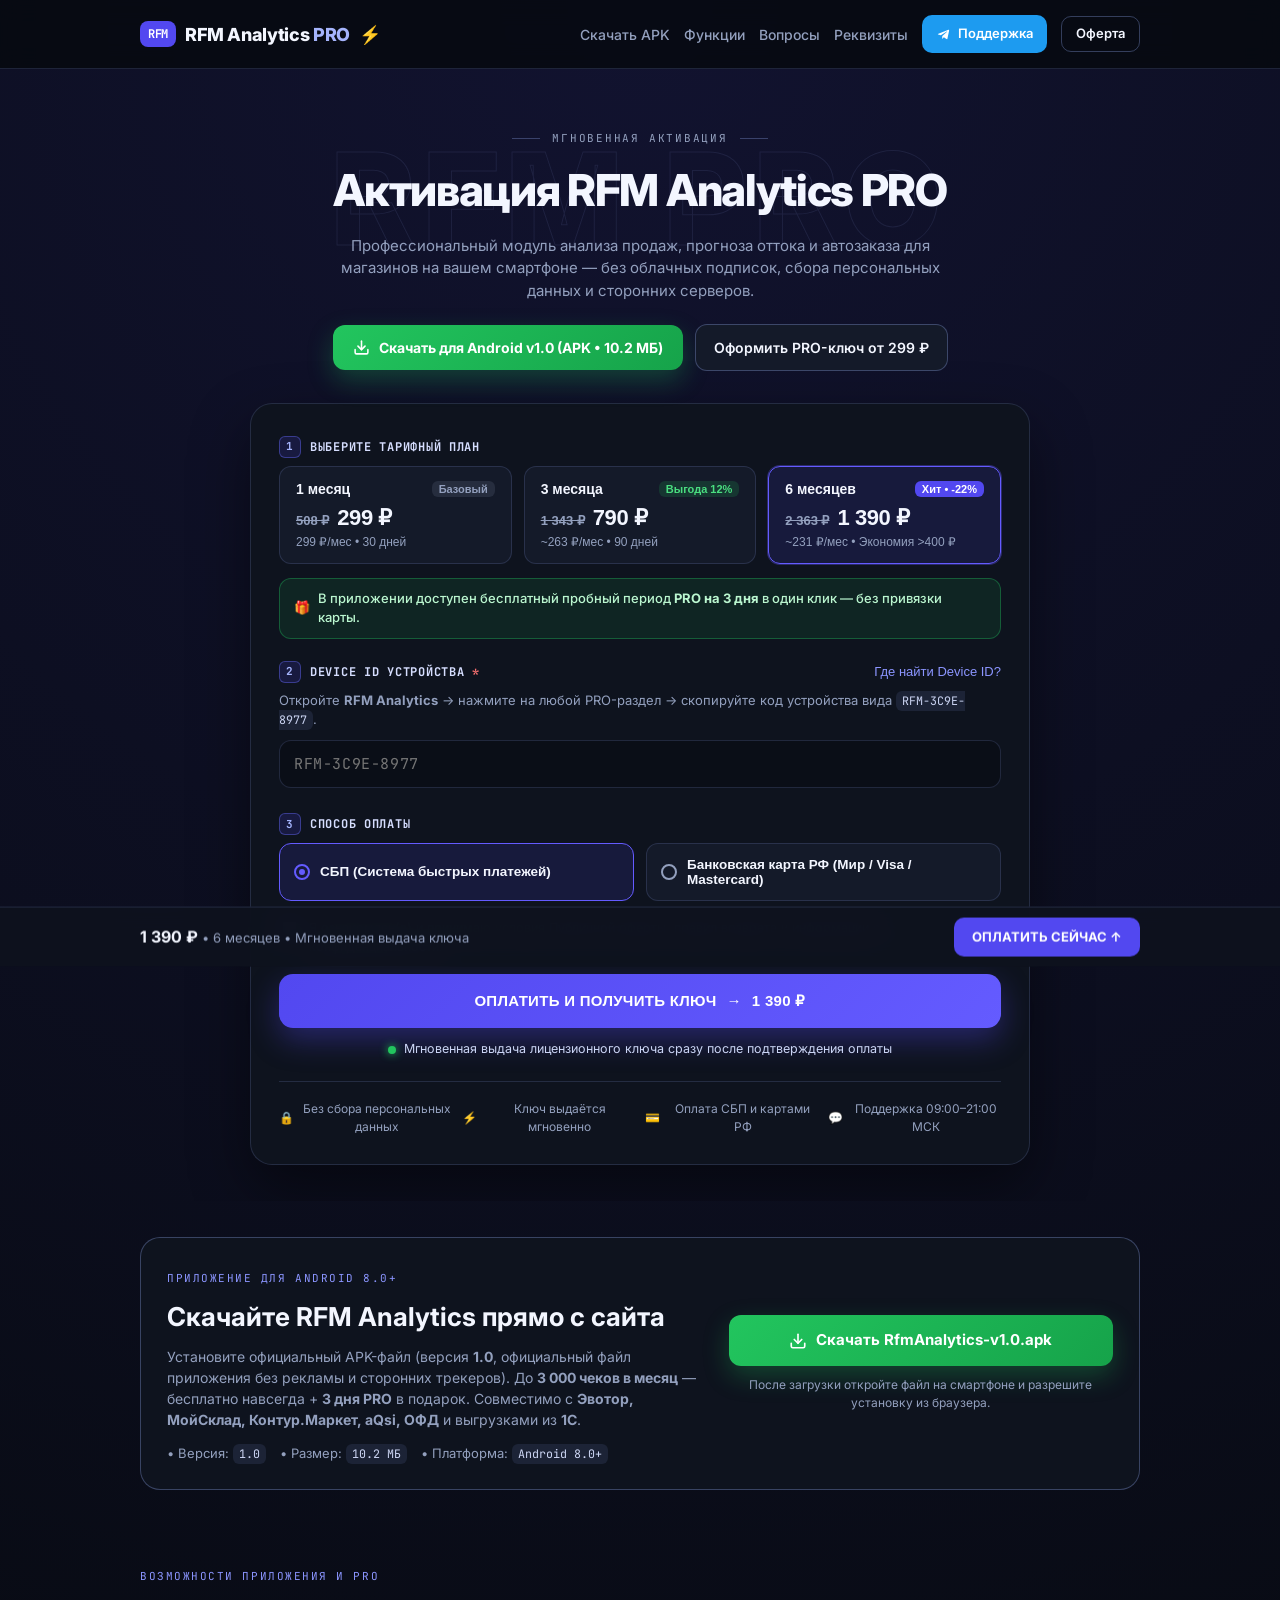
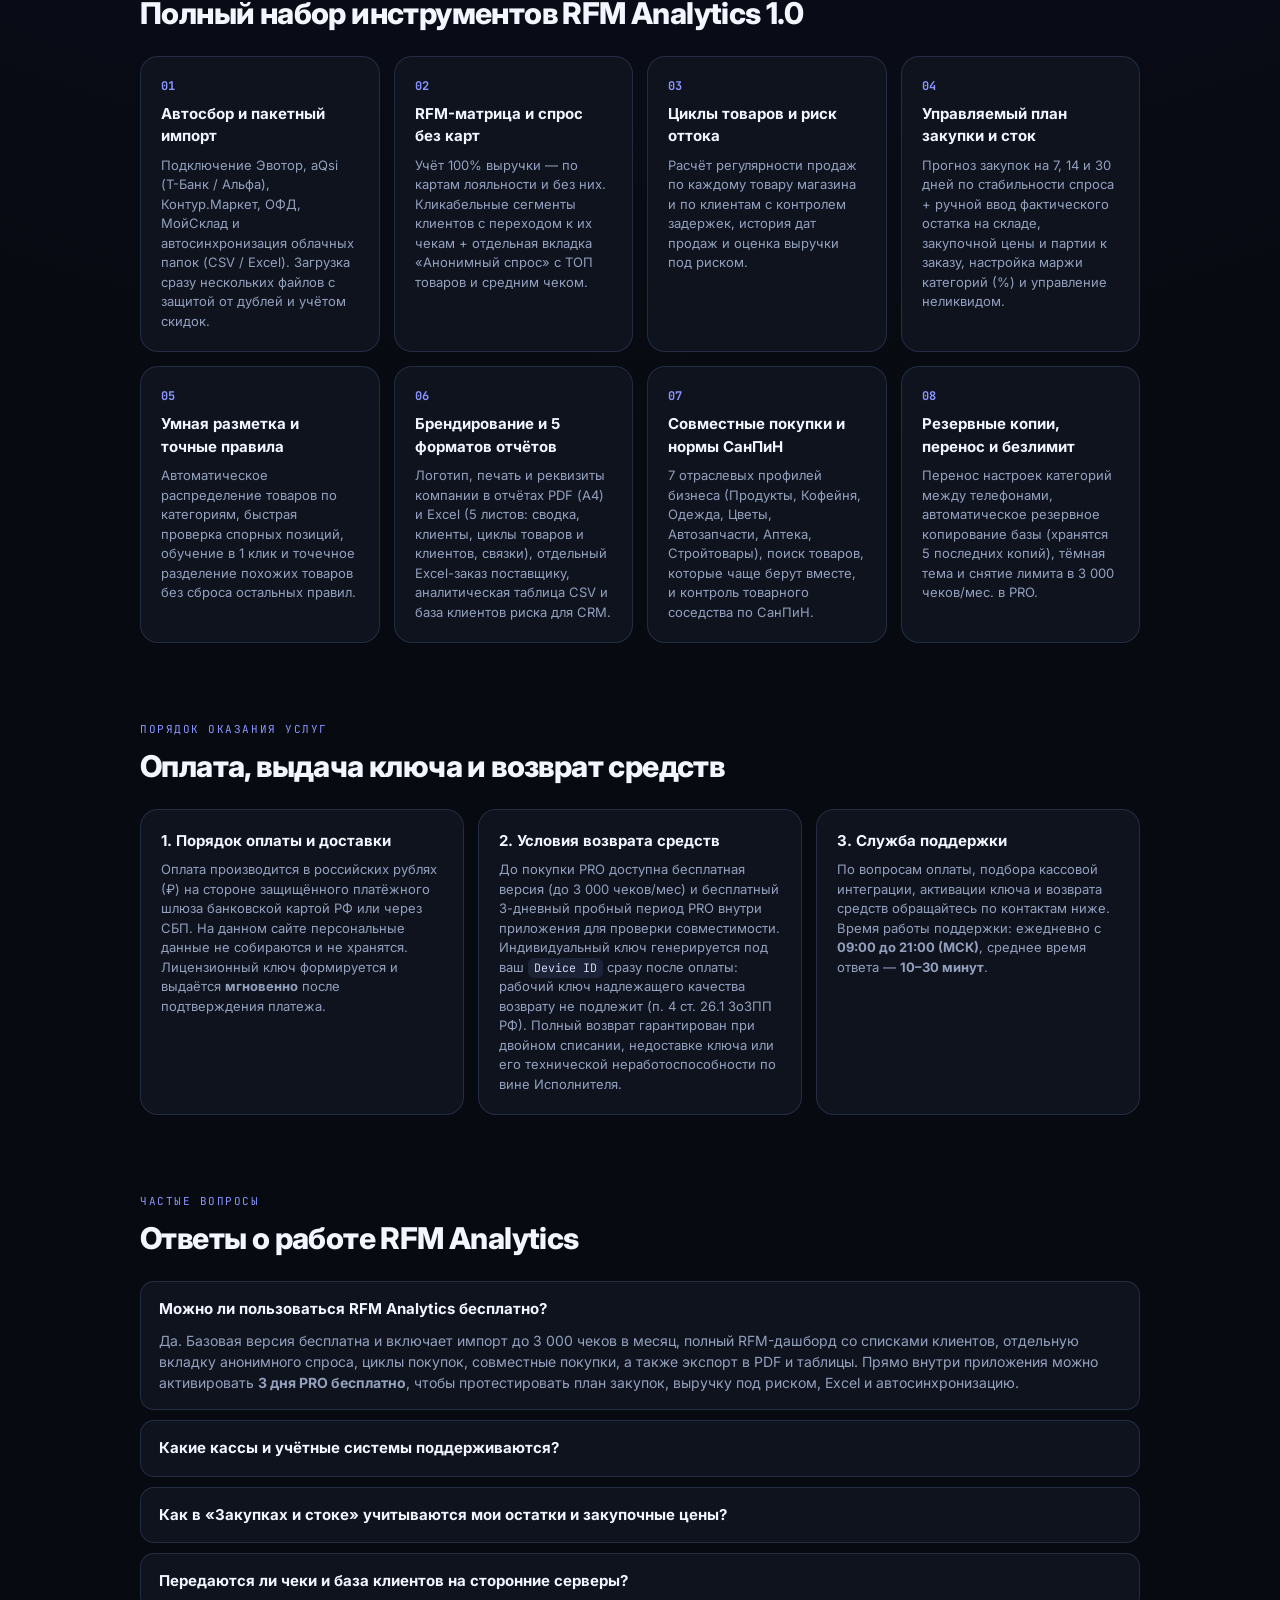
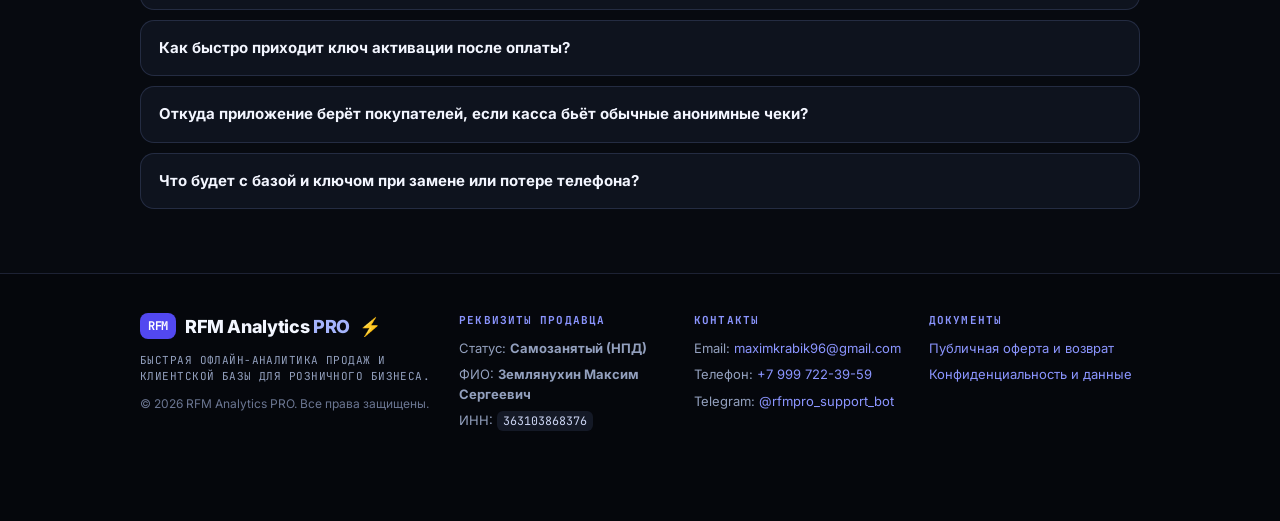
==== commit 998b2a04: "Release v1.0 (versionCode 4): calculation fixes and updated APK" ====
--- a/index.html
+++ b/index.html
@@ -4,7 +4,7 @@
   <meta charset="UTF-8" />
   <meta name="viewport" content="width=device-width, initial-scale=1.0" />
   <title>RFM Analytics — Аналитика продаж, учёт и автозаказ для касс (Эвотор, МойСклад, 1С)</title>
-  <meta name="description" content="Скачать RFM Analytics 1.9 на Android бесплатно (до 3 000 чеков/мес + 3 дня PRO бесплатно): RFM-матрица, аналитика анонимного спроса, план автозаказа с ручным вводом остатков и цен, расчёт упущенной выручки. Эвотор, МойСклад, Контур.Маркет, aQsi, ОФД и 1С." />
+  <meta name="description" content="Скачать RFM Analytics 1.0 на Android бесплатно (до 3 000 чеков/мес + 3 дня PRO бесплатно): RFM-матрица, аналитика анонимного спроса, план автозаказа с ручным вводом остатков и цен, расчёт упущенной выручки. Эвотор, МойСклад, Контур.Маркет, aQsi, ОФД и 1С." />
   <meta name="keywords" content="RFM анализ, аналитика продаж Android, автозаказ поставщикам, ABC XYZ анализ, учет остатков и закупок, Эвотор аналитика, МойСклад отчеты, Контур Маркет, aQsi касса, ОФД чеки, упущенная выручка, приложение для розничного магазина" />
   <meta name="robots" content="index, follow" />
   <meta name="google-site-verification" content="pWfbYv-F8W7Id_dpy9z2B5LiRByqvF4GBSKoa-mpiX4" />
@@ -13,13 +13,13 @@
   <meta property="og:type" content="website" />
   <meta property="og:locale" content="ru_RU" />
   <meta property="og:site_name" content="RFM Analytics PRO" />
-  <meta property="og:title" content="RFM Analytics 1.9 — Аналитика продаж и автозаказ для касс на Android" />
+  <meta property="og:title" content="RFM Analytics 1.0 — Аналитика продаж и автозаказ для касс на Android" />
   <meta property="og:description" content="Контроль 100% выручки, RFM и анонимный спрос, циклы покупок, упущенная выручка, план закупки с вводом остатков и закупочных цен. 3 дня PRO бесплатно внутри приложения." />
   <meta property="og:url" content="https://rfmpro.ru/" />
   <meta property="og:image" content="https://rfmpro.ru/favicon.png" />
   <meta name="twitter:card" content="summary" />
-  <meta name="twitter:title" content="RFM Analytics 1.9 — Аналитика продаж и автозаказ для касс на Android" />
-  <meta name="twitter:description" content="Скачайте RFM Analytics 1.9 для Android бесплатно (до 3 000 чеков/мес + 3 дня PRO бесплатно)." />
+  <meta name="twitter:title" content="RFM Analytics 1.0 — Аналитика продаж и автозаказ для касс на Android" />
+  <meta name="twitter:description" content="Скачайте RFM Analytics 1.0 для Android бесплатно (до 3 000 чеков/мес + 3 дня PRO бесплатно)." />
   <meta name="twitter:image" content="https://rfmpro.ru/favicon.png" />
   <link rel="icon" href="/favicon.ico" sizes="any" />
   <link rel="icon" type="image/png" sizes="120x120" href="/favicon-120.png" />
@@ -38,9 +38,9 @@
         "name": "RFM Analytics",
         "operatingSystem": "Android 8.0+",
         "applicationCategory": "BusinessApplication",
-        "softwareVersion": "1.9",
+        "softwareVersion": "1.0",
         "url": "https://rfmpro.ru/",
-        "downloadUrl": "https://rfmpro.ru/RfmAnalytics-v1.9.apk",
+        "downloadUrl": "https://rfmpro.ru/RfmAnalytics-v1.0.apk",
         "image": "https://rfmpro.ru/favicon.png",
         "description": "Офлайн-приложение для аналитики продаж, RFM-матрицы и анонимного спроса, расчёта циклов покупок, упущенной выручки и плана закупки с ручным вводом остатков на складе и закупочных цен. Поддержка Эвотор, МойСклад, Контур.Маркет, aQsi, ОФД и пакетного импорта таблиц из 1С.",
         "offers": [
@@ -160,9 +160,9 @@
             Профессиональный модуль анализа продаж, прогноза оттока и автозаказа для магазинов на вашем смартфоне — без облачных подписок, сбора персональных данных и сторонних серверов.
           </p>
           <div class="hero-cta-row">
-            <a href="RfmAnalytics-v1.9.apk" download="RfmAnalytics-v1.9.apk" class="btn-download">
+            <a href="RfmAnalytics-v1.0.apk" download="RfmAnalytics-v1.0.apk" class="btn-download">
               <svg width="17" height="17" viewBox="0 0 24 24" fill="none" stroke="currentColor" stroke-width="2.2" stroke-linecap="round" stroke-linejoin="round" aria-hidden="true"><path d="M21 15v4a2 2 0 0 1-2 2H5a2 2 0 0 1-2-2v-4"/><polyline points="7 10 12 15 17 10"/><line x1="12" y1="15" x2="12" y2="3"/></svg>
-              Скачать для Android v1.9 (APK • 10.2 МБ)
+              Скачать для Android v1.0 (APK • 10.2 МБ)
             </a>
             <a href="#orderForm" class="btn-secondary-hero">Оформить PRO-ключ от 299 ₽</a>
           </div>
@@ -318,18 +318,18 @@
             <span class="section-kicker">ПРИЛОЖЕНИЕ ДЛЯ ANDROID 8.0+</span>
             <h2>Скачайте RFM Analytics прямо с сайта</h2>
             <p class="download-desc">
-              Установите официальный APK-файл (версия <b>1.9</b>, официальный файл приложения без рекламы и сторонних трекеров). До <b>3 000 чеков в месяц</b> — бесплатно навсегда + <b>3 дня PRO</b> в подарок. Совместимо с <b>Эвотор, МойСклад, Контур.Маркет, aQsi, ОФД</b> и выгрузками из <b>1С</b>.
+              Установите официальный APK-файл (версия <b>1.0</b>, официальный файл приложения без рекламы и сторонних трекеров). До <b>3 000 чеков в месяц</b> — бесплатно навсегда + <b>3 дня PRO</b> в подарок. Совместимо с <b>Эвотор, МойСклад, Контур.Маркет, aQsi, ОФД</b> и выгрузками из <b>1С</b>.
             </p>
             <div class="download-meta">
-              <span>• Версия: <code>1.9</code></span>
+              <span>• Версия: <code>1.0</code></span>
               <span>• Размер: <code>10.2 МБ</code></span>
               <span>• Платформа: <code>Android 8.0+</code></span>
             </div>
           </div>
           <div class="download-actions">
-            <a href="RfmAnalytics-v1.9.apk" download="RfmAnalytics-v1.9.apk" class="btn-download btn-download-lg">
+            <a href="RfmAnalytics-v1.0.apk" download="RfmAnalytics-v1.0.apk" class="btn-download btn-download-lg">
               <svg width="18" height="18" viewBox="0 0 24 24" fill="none" stroke="currentColor" stroke-width="2.2" stroke-linecap="round" stroke-linejoin="round" aria-hidden="true"><path d="M21 15v4a2 2 0 0 1-2 2H5a2 2 0 0 1-2-2v-4"/><polyline points="7 10 12 15 17 10"/><line x1="12" y1="15" x2="12" y2="3"/></svg>
-              Скачать RfmAnalytics-v1.9.apk
+              Скачать RfmAnalytics-v1.0.apk
             </a>
             <p class="download-hint">После загрузки откройте файл на смартфоне и разрешите установку из браузера.</p>
           </div>
@@ -342,7 +342,7 @@
       <div class="container">
         <div class="section-head">
           <span class="section-kicker">ВОЗМОЖНОСТИ ПРИЛОЖЕНИЯ И PRO</span>
-          <h2>Полный набор инструментов RFM Analytics 1.9</h2>
+          <h2>Полный набор инструментов RFM Analytics 1.0</h2>
         </div>
 
         <div class="features-grid">
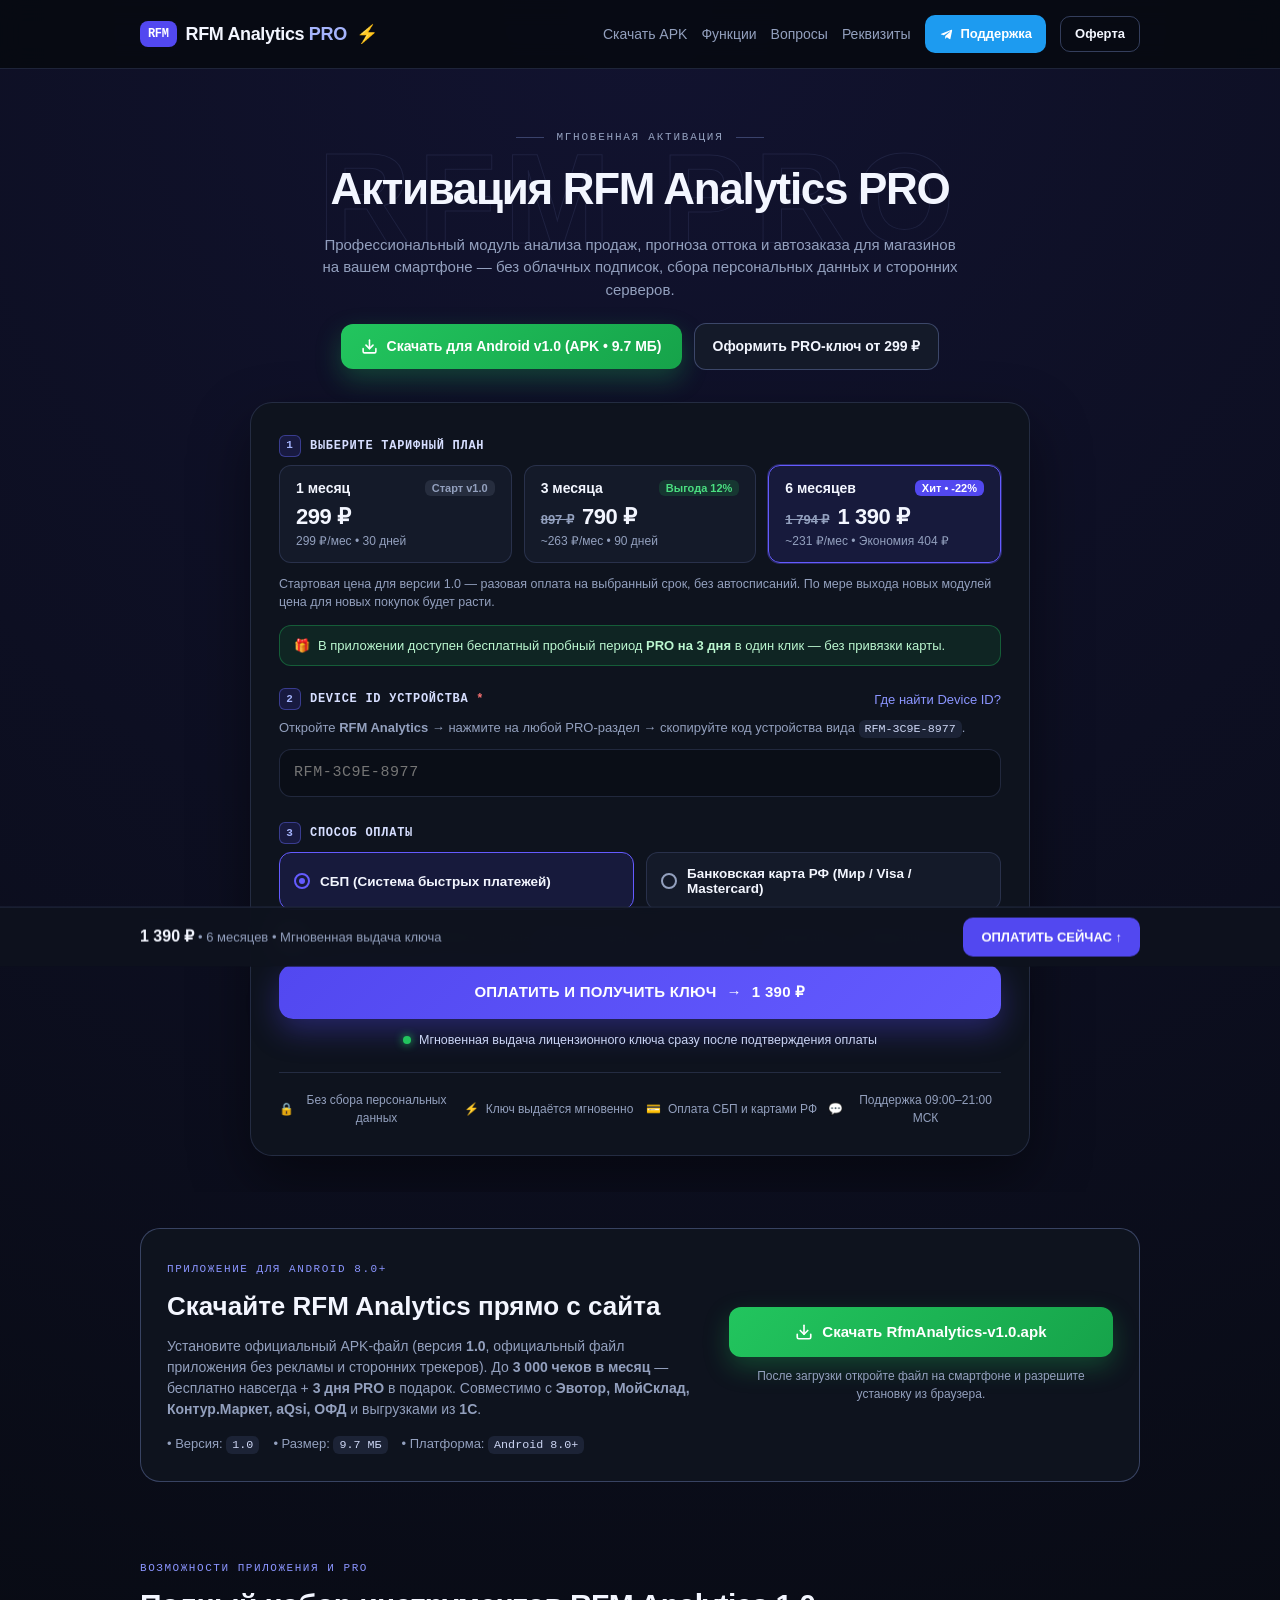
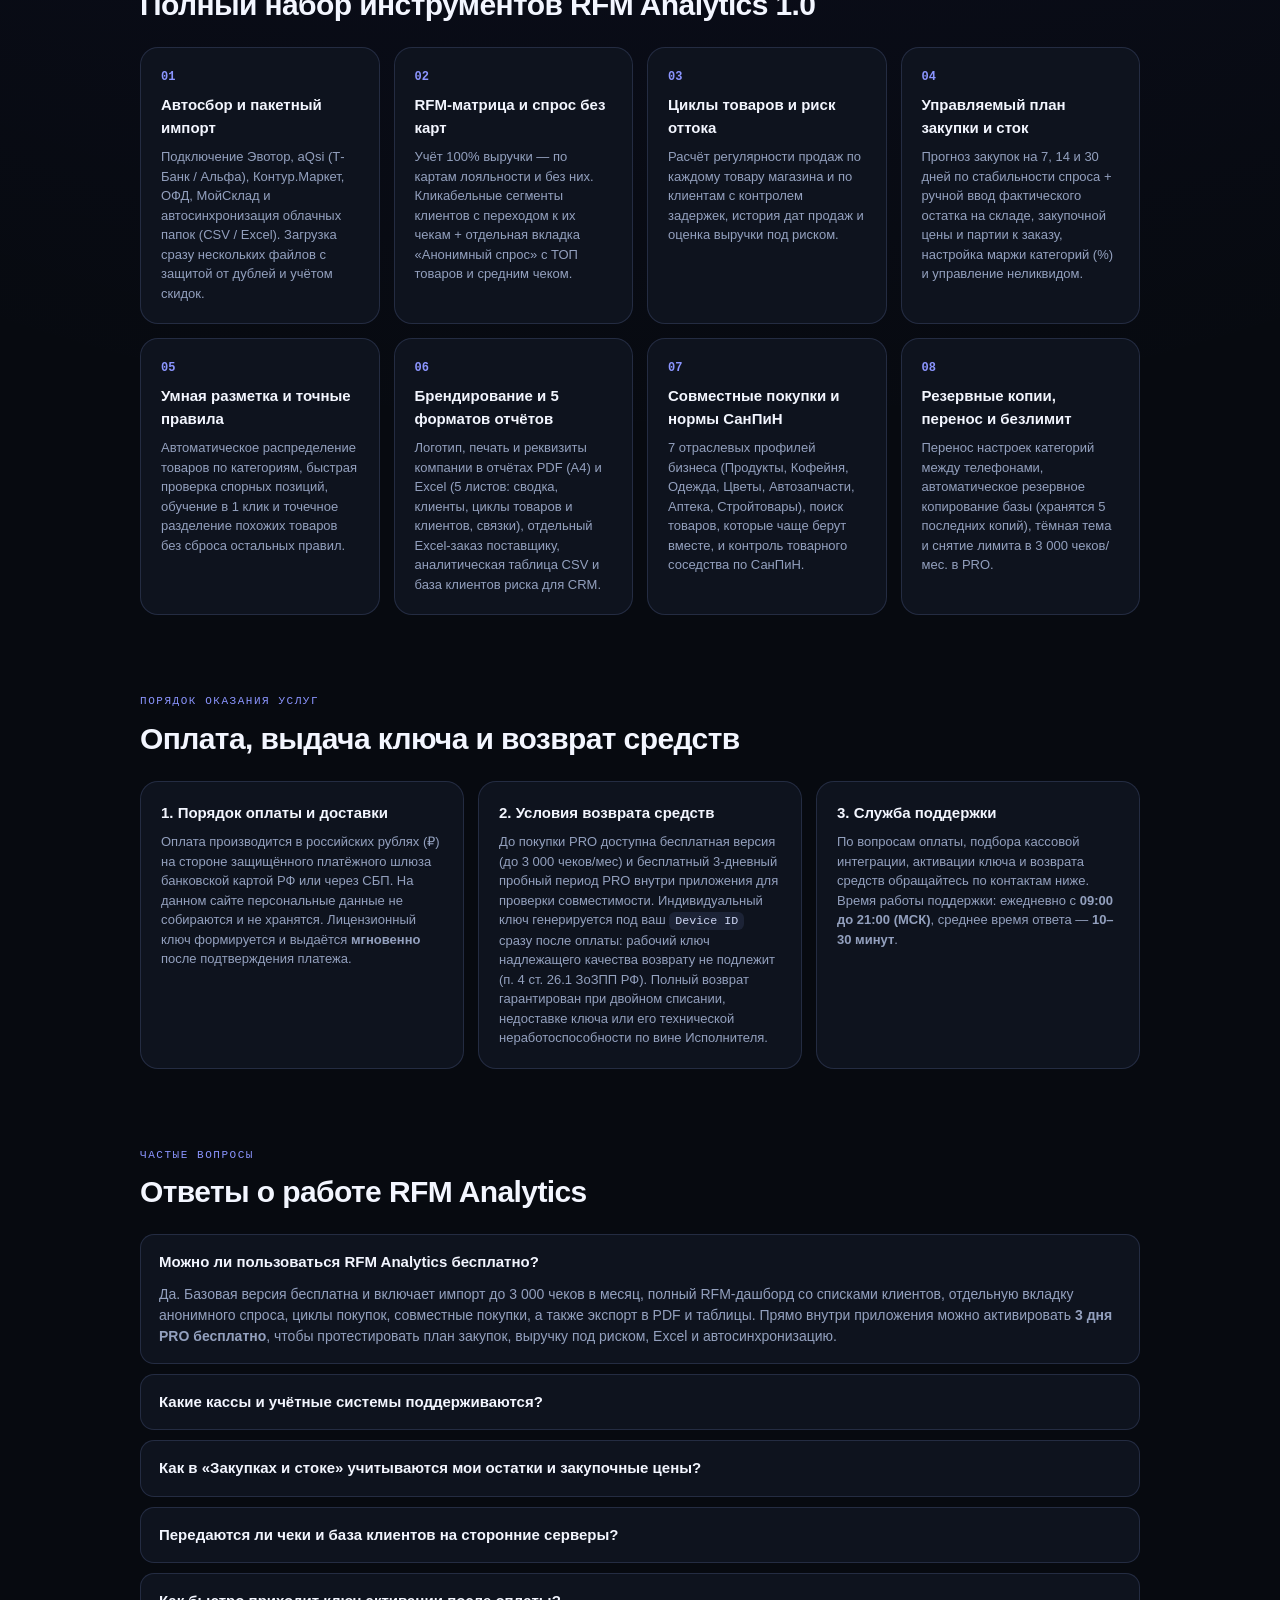
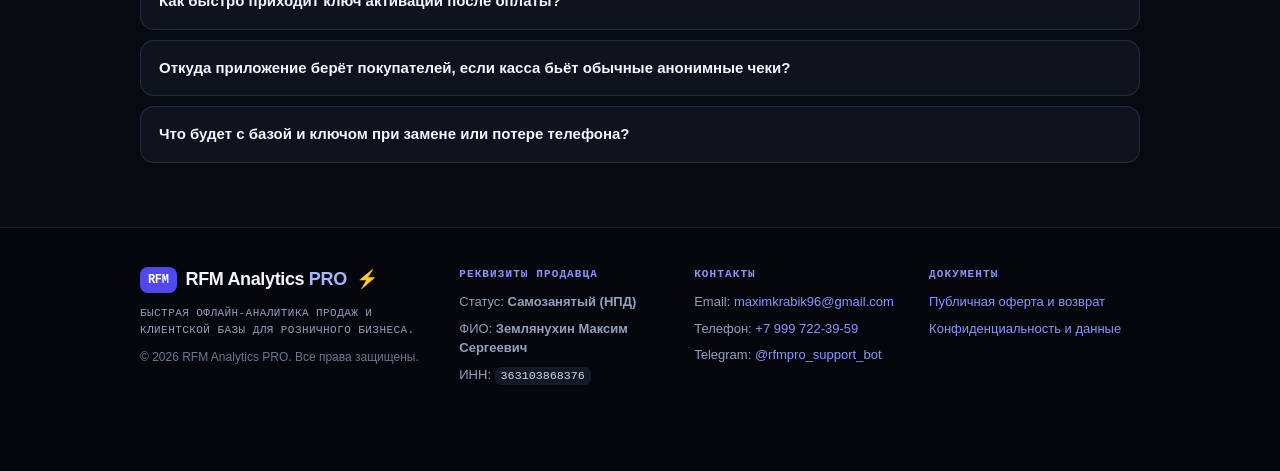
==== commit 842b7413: "Update site pricing, legal docs, local font links, and RfmAnalytics-v1.0.apk (9.7 MB)" ====
--- a/index.html
+++ b/index.html
@@ -25,10 +25,8 @@
   <link rel="icon" type="image/png" sizes="120x120" href="/favicon-120.png" />
   <link rel="icon" type="image/png" sizes="512x512" href="/favicon.png" />
   <link rel="apple-touch-icon" href="/favicon.png" />
-  <link rel="preconnect" href="https://fonts.googleapis.com" />
-  <link rel="preconnect" href="https://fonts.gstatic.com" crossorigin />
-  <link href="https://fonts.googleapis.com/css2?family=Inter:wght@400;500;600;700;800&family=JetBrains+Mono:wght@500;600;700&display=swap" rel="stylesheet" />
-  <link rel="stylesheet" href="styles.css?v=4" />
+  <link rel="stylesheet" href="fonts/fonts.css?v=1" />
+  <link rel="stylesheet" href="styles.css?v=5" />
   <script type="application/ld+json">
   {
     "@context": "https://schema.org",
@@ -162,7 +160,7 @@
           <div class="hero-cta-row">
             <a href="RfmAnalytics-v1.0.apk" download="RfmAnalytics-v1.0.apk" class="btn-download">
               <svg width="17" height="17" viewBox="0 0 24 24" fill="none" stroke="currentColor" stroke-width="2.2" stroke-linecap="round" stroke-linejoin="round" aria-hidden="true"><path d="M21 15v4a2 2 0 0 1-2 2H5a2 2 0 0 1-2-2v-4"/><polyline points="7 10 12 15 17 10"/><line x1="12" y1="15" x2="12" y2="3"/></svg>
-              Скачать для Android v1.0 (APK • 10.2 МБ)
+              Скачать для Android v1.0 (APK • 9.7 МБ)
             </a>
             <a href="#orderForm" class="btn-secondary-hero">Оформить PRO-ключ от 299 ₽</a>
           </div>
@@ -181,10 +179,9 @@
               <button type="button" class="tariff-option" data-plan="pro_1m" data-price="299" data-days="30" data-title="1 месяц (30 дней)">
                 <div class="tariff-top">
                   <span class="tariff-name">1 месяц</span>
-                  <span class="tariff-tag tag-muted">Базовый</span>
+                  <span class="tariff-tag tag-muted">Старт v1.0</span>
                 </div>
                 <div class="tariff-price-row">
-                  <span class="tariff-old-price">508 ₽</span>
                   <span class="tariff-price">299 ₽</span>
                 </div>
                 <div class="tariff-meta">299 ₽/мес • 30 дней</div>
@@ -196,7 +193,7 @@
                   <span class="tariff-tag tag-save">Выгода 12%</span>
                 </div>
                 <div class="tariff-price-row">
-                  <span class="tariff-old-price">1 343 ₽</span>
+                  <span class="tariff-old-price">897 ₽</span>
                   <span class="tariff-price">790 ₽</span>
                 </div>
                 <div class="tariff-meta">~263 ₽/мес • 90 дней</div>
@@ -208,12 +205,16 @@
                   <span class="tariff-tag tag-hit">Хит • -22%</span>
                 </div>
                 <div class="tariff-price-row">
-                  <span class="tariff-old-price">2 363 ₽</span>
+                  <span class="tariff-old-price">1 794 ₽</span>
                   <span class="tariff-price">1 390 ₽</span>
                 </div>
-                <div class="tariff-meta">~231 ₽/мес • Экономия &gt;400 ₽</div>
+                <div class="tariff-meta">~231 ₽/мес • Экономия 404 ₽</div>
               </button>
             </div>
+
+            <p class="pricing-note">
+              Стартовая цена для версии 1.0 — разовая оплата на выбранный срок, без автосписаний. По мере выхода новых модулей цена для новых покупок будет расти.
+            </p>
 
             <div class="trial-banner">
               <span>🎁</span>
@@ -265,7 +266,7 @@
 
           <!-- Согласие с офертой -->
           <label class="consent-row">
-            <input type="checkbox" id="agreeCheckbox" checked />
+            <input type="checkbox" id="agreeCheckbox" />
             <span>
               Я ознакомлен(а) и принимаю условия
               <a href="oferta.html">Публичной оферты</a>,
@@ -322,7 +323,7 @@
             </p>
             <div class="download-meta">
               <span>• Версия: <code>1.0</code></span>
-              <span>• Размер: <code>10.2 МБ</code></span>
+              <span>• Размер: <code>9.7 МБ</code></span>
               <span>• Платформа: <code>Android 8.0+</code></span>
             </div>
           </div>
--- a/styles.css
+++ b/styles.css
@@ -491,6 +491,13 @@
   color: var(--text-muted);
 }
 
+.pricing-note {
+  margin: 12px 0 0;
+  font-size: 12.5px;
+  line-height: 1.45;
+  color: var(--text-muted);
+}
+
 /* Inputs */
 .text-input {
   width: 100%;
